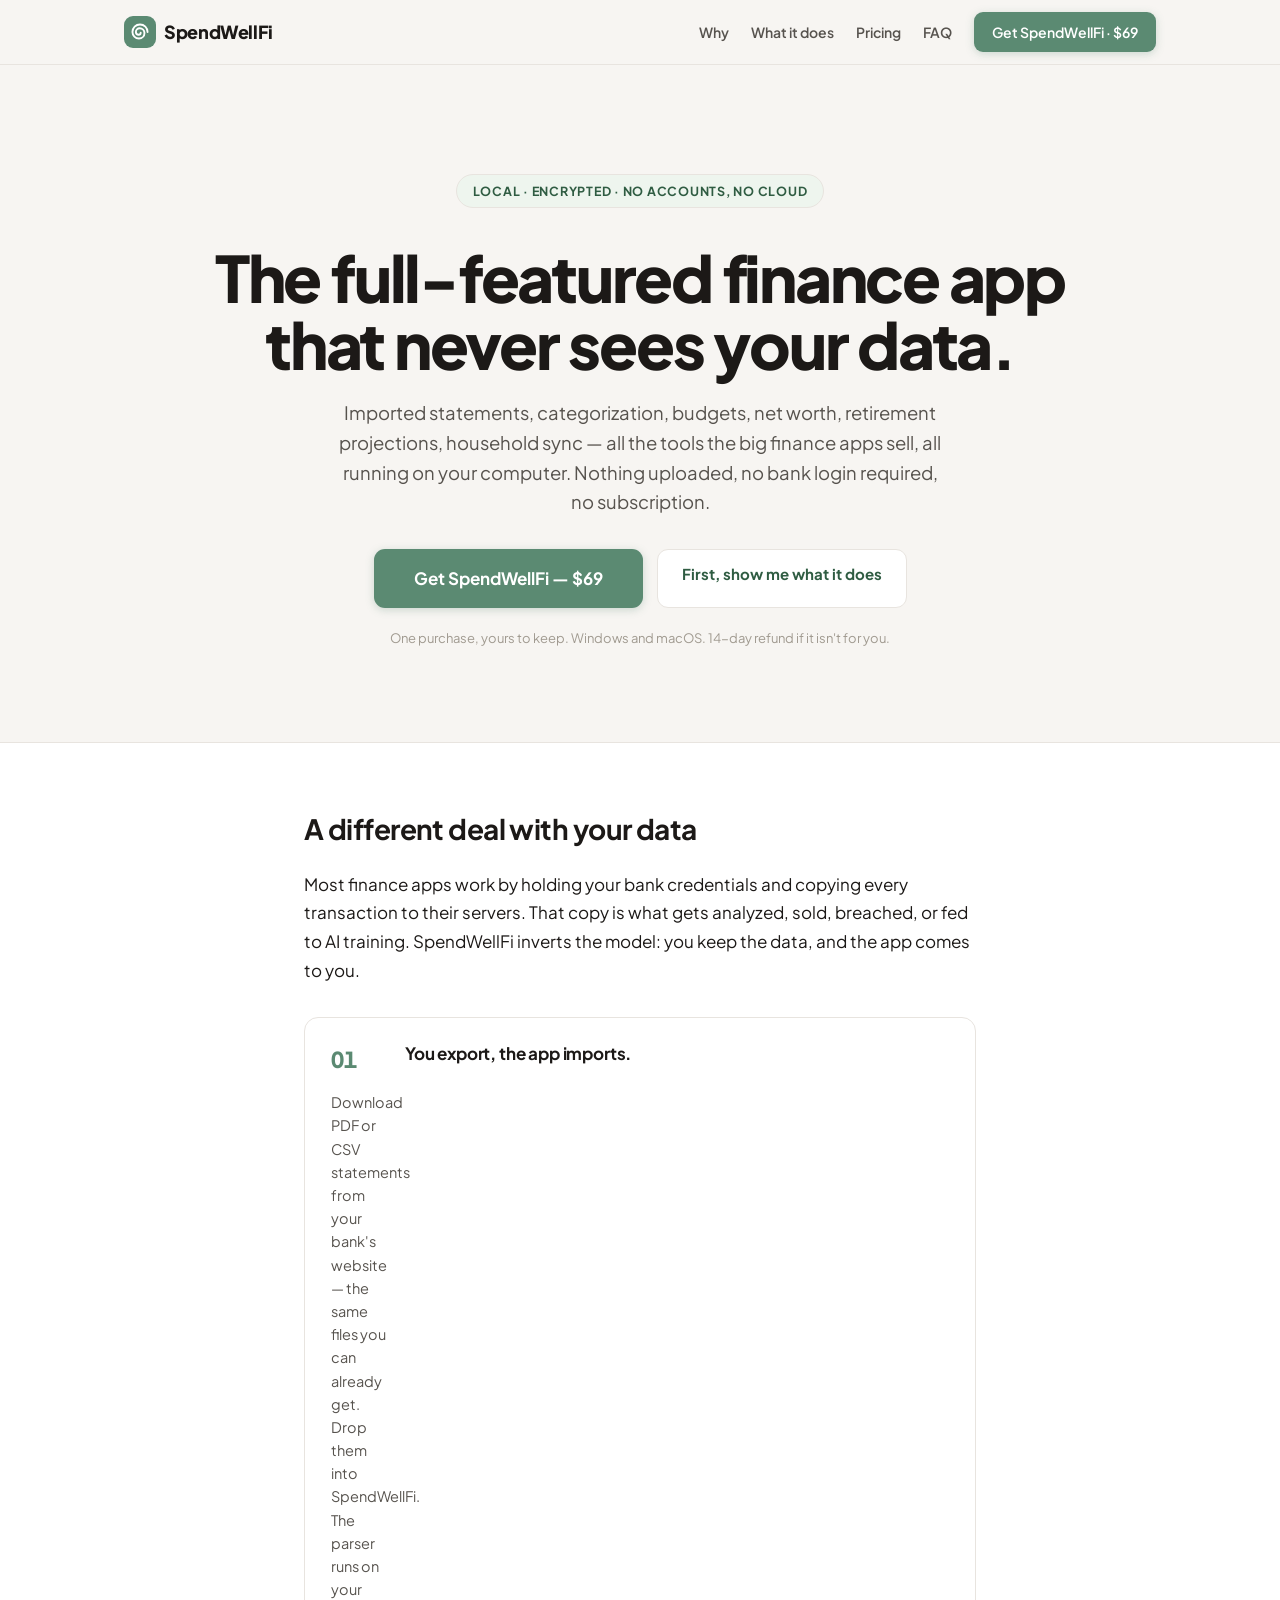
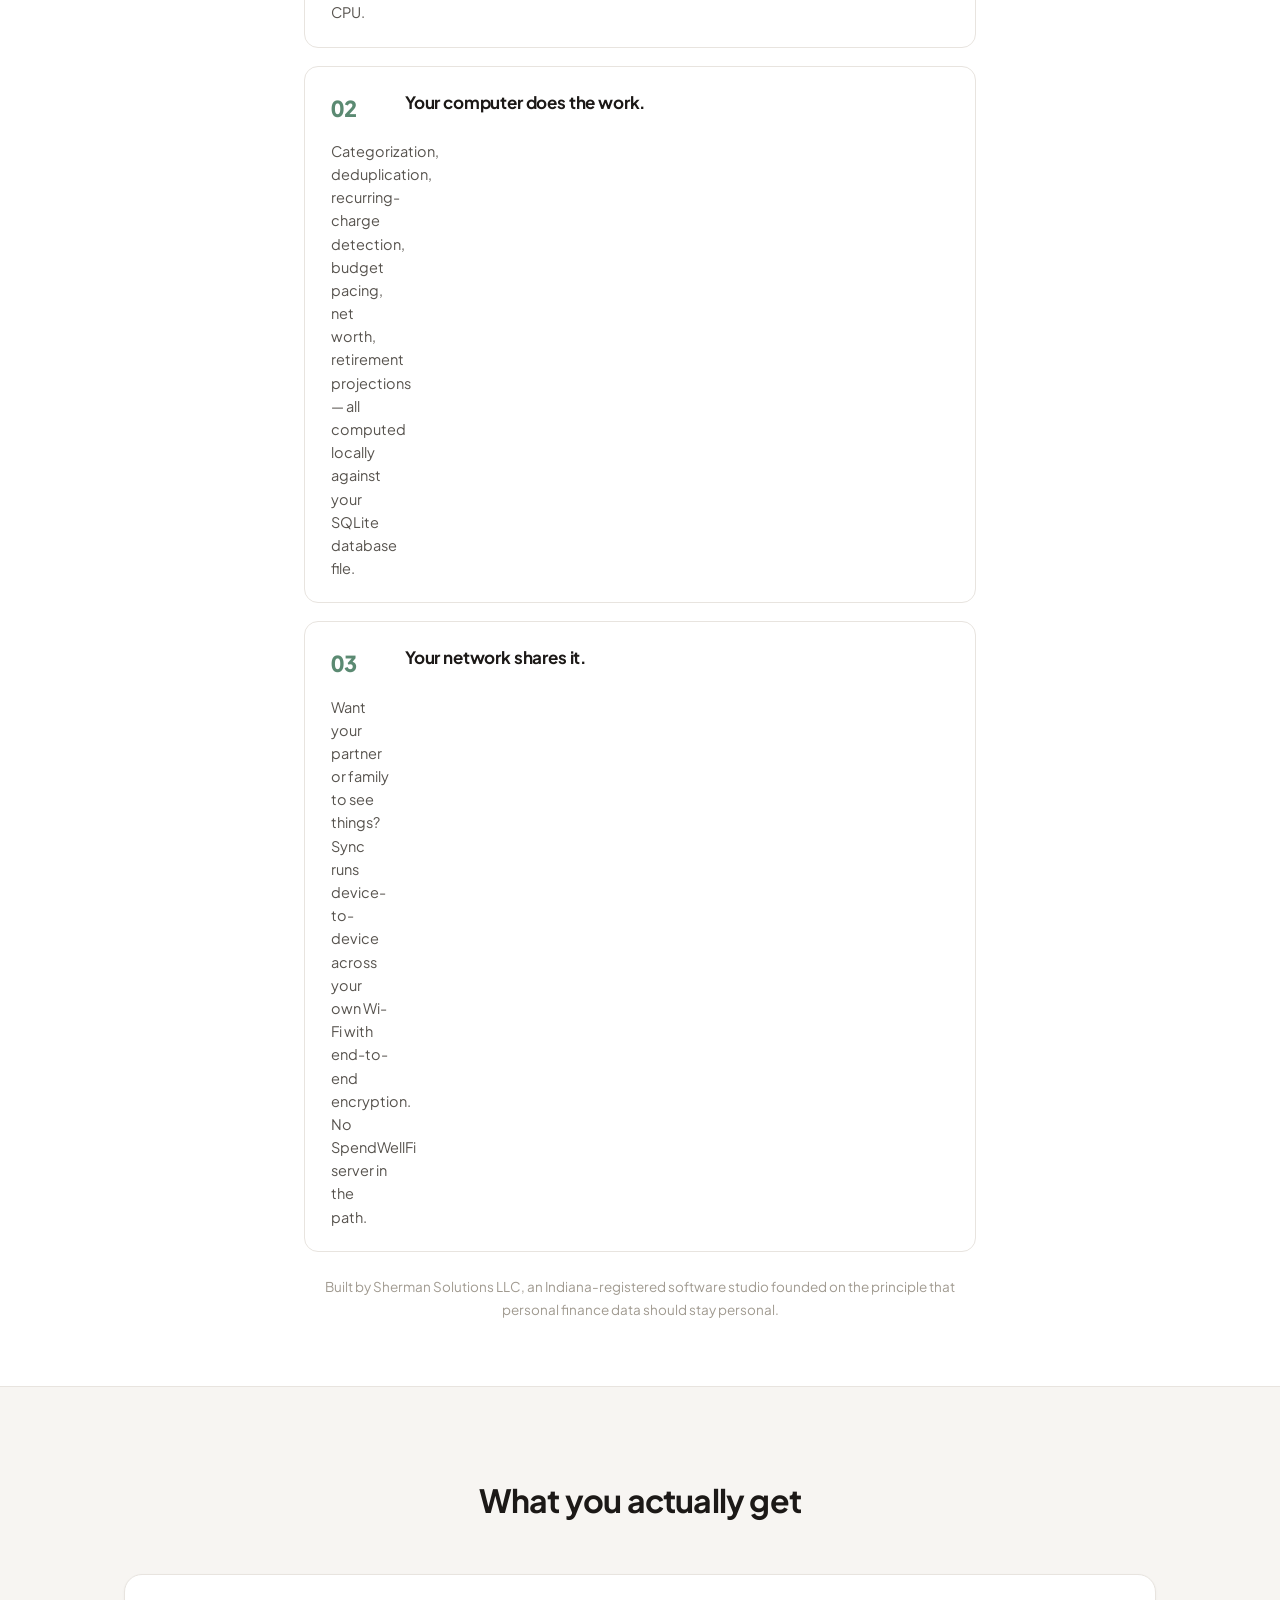
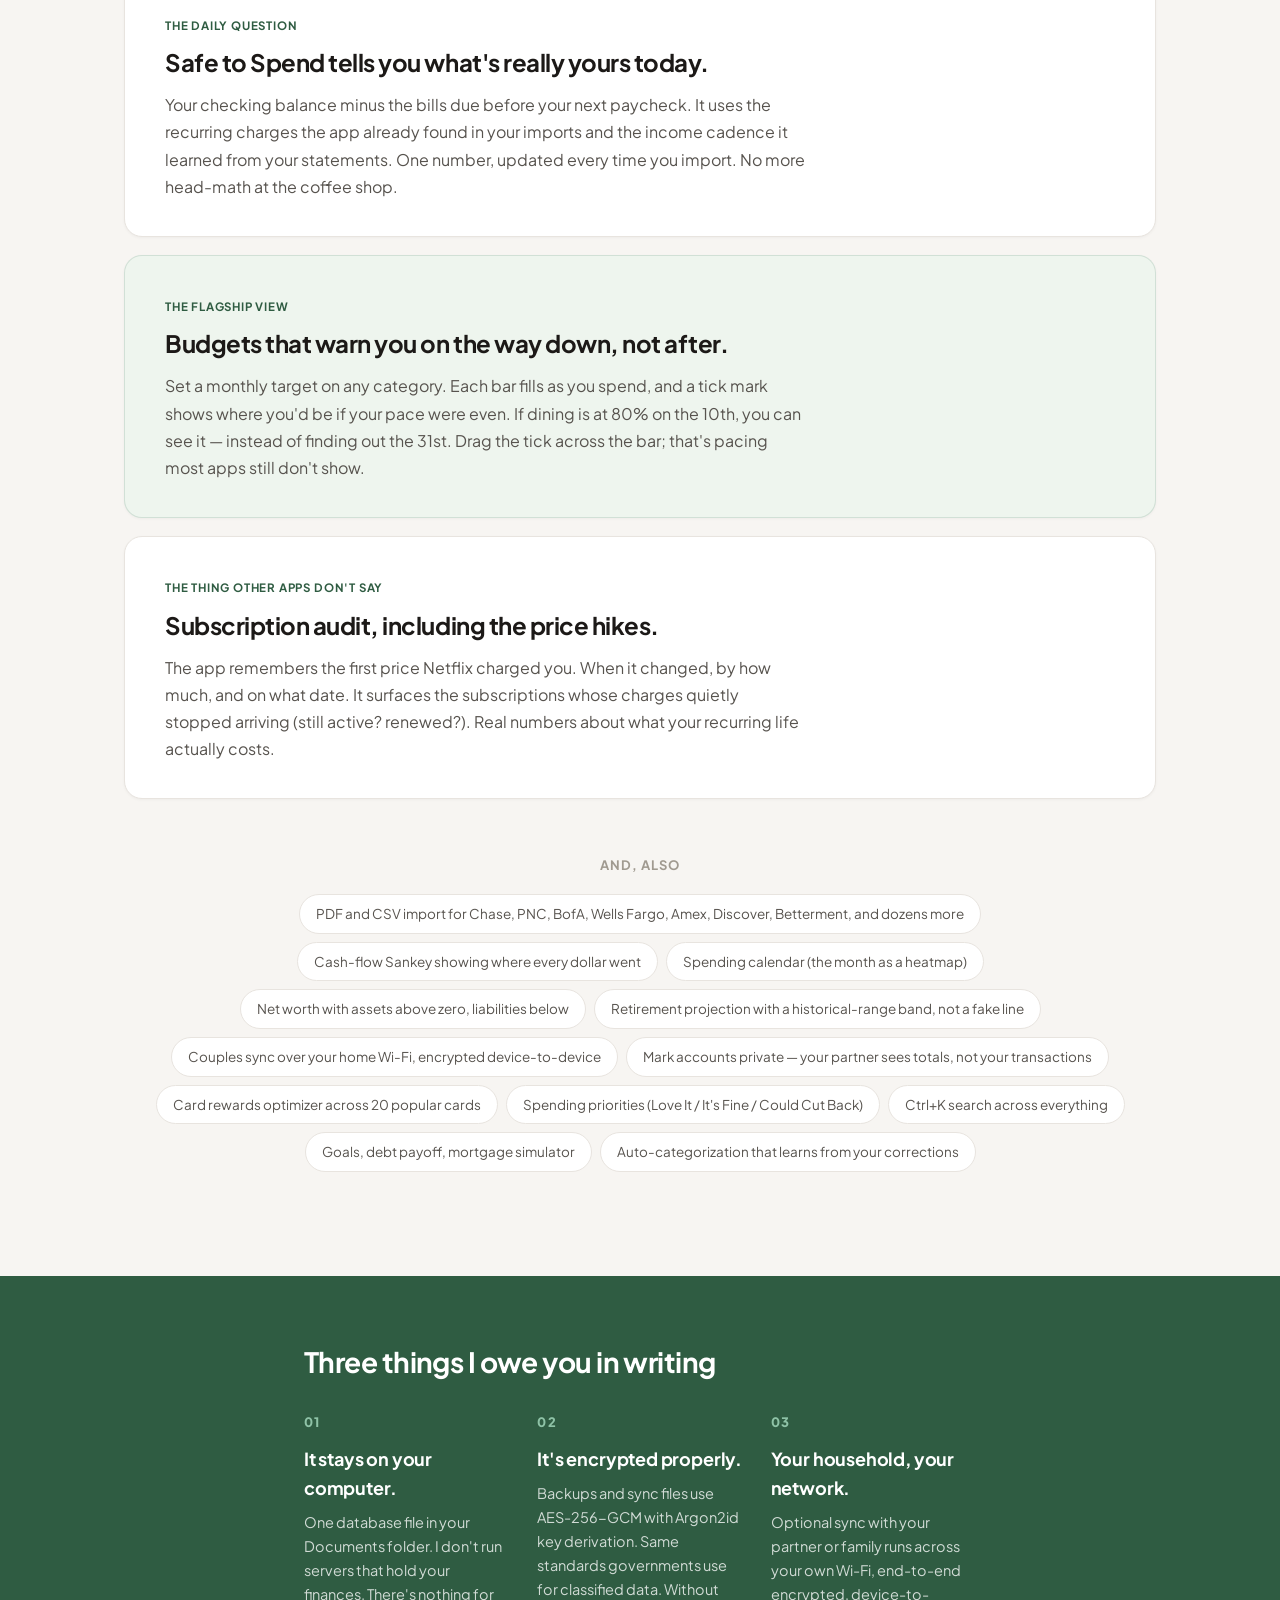
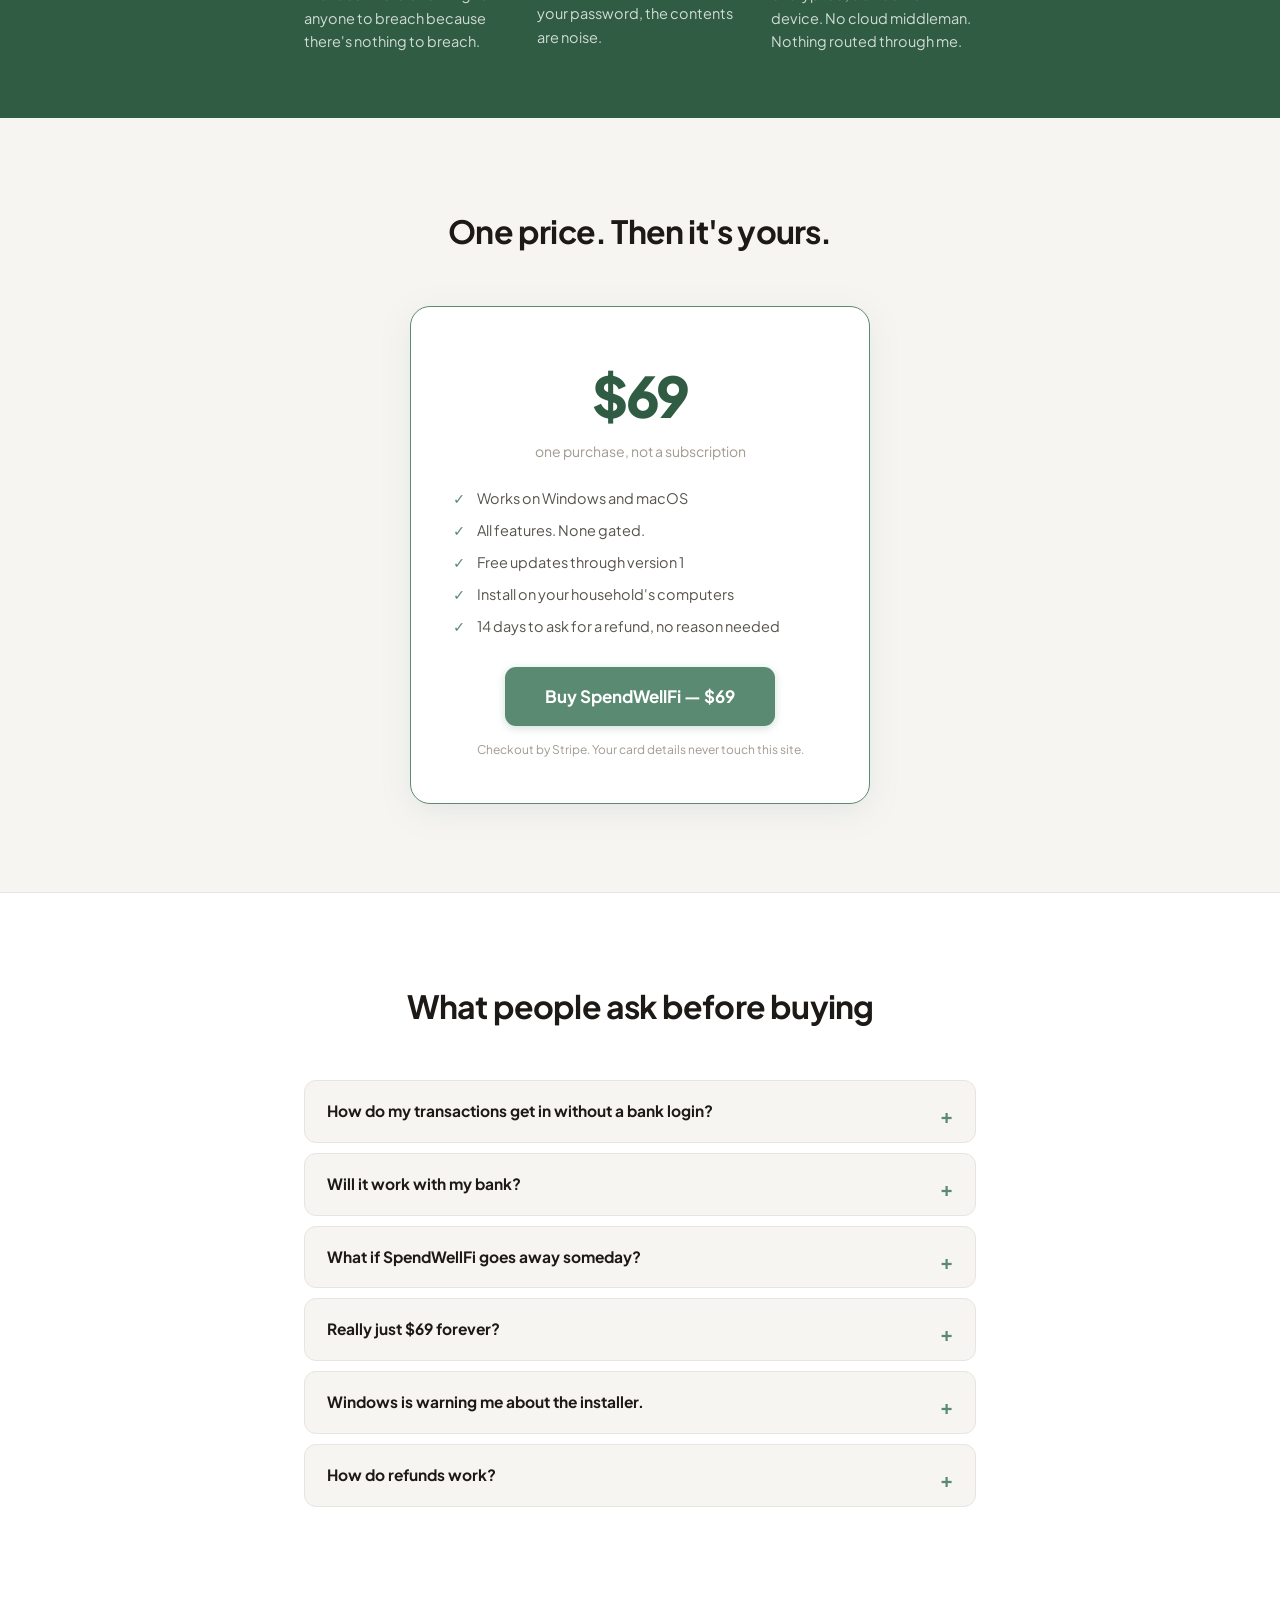
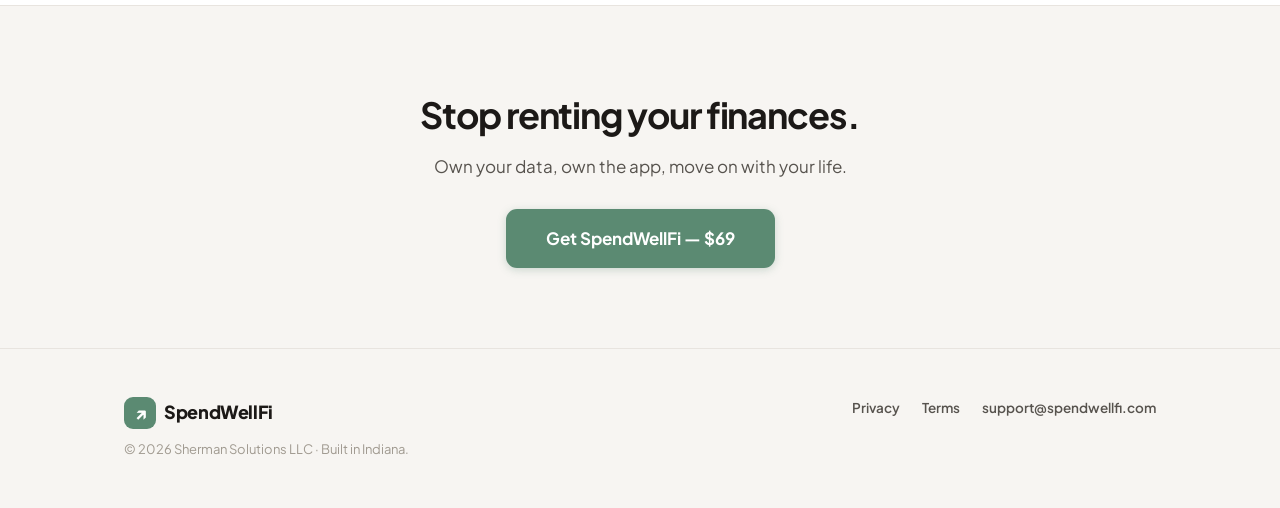
==== index.html @ bf960ba1 "Logo: replace the dollar-sign S with the Compound Spiral The S-with-vertical-stem was too close to a" ====
<!DOCTYPE html>
<html lang="en">
<head>
  <meta charset="UTF-8" />
  <meta name="viewport" content="width=device-width, initial-scale=1.0" />
  <title>SpendWellFi — Personal finance that stays on your computer</title>
  <meta name="description" content="The privacy-first finance app. Import bank statements, track spending, plan retirement. Everything runs on your machine, encrypted." />
  <link rel="preconnect" href="https://fonts.googleapis.com" />
  <link rel="preconnect" href="https://fonts.gstatic.com" crossorigin />
  <link href="https://fonts.googleapis.com/css2?family=Plus+Jakarta+Sans:wght@400;500;600;700;800&display=swap" rel="stylesheet" />
  <link rel="icon" type="image/svg+xml" href="icons/favicon.svg" />
  <link rel="stylesheet" href="styles.css" />
</head>
<body>

  <!-- ── Nav ─────────────────────────────────────────────────────── -->
  <nav class="nav">
    <div class="container nav-inner">
      <a href="/" class="brand">
        <span class="brand-mark" aria-hidden="true">
          <svg viewBox="0 0 64 64" fill="none">
            <path d="M 54 32 C 54 19.85 44.15 10 32 10 C 19.85 10 10 19.85 10 32 C 10 42.49 18.51 51 29 51 C 38 51 45 44 45 35 C 45 27.27 38.73 21 31 21 C 24.93 21 20 25.93 20 32 C 20 36.42 23.58 40 28 40 C 31.31 40 34 37.31 34 34" stroke="currentColor" stroke-width="5.5" stroke-linecap="round" stroke-linejoin="round" />
          </svg>
        </span>
        <span>SpendWellFi</span>
      </a>
      <div class="nav-links">
        <a href="#why">Why</a>
        <a href="#what">What it does</a>
        <a href="#pricing">Pricing</a>
        <a href="#faq">FAQ</a>
        <a class="btn btn-primary btn-small" href="#pricing">Get SpendWellFi · $69</a>
      </div>
    </div>
  </nav>

  <!-- ── Hero ────────────────────────────────────────────────────── -->
  <header class="hero">
    <div class="container">
      <p class="eyebrow">Local · encrypted · no accounts, no cloud</p>
      <h1>The full-featured finance app<br />that never sees your data.</h1>
      <p class="lede">
        Imported statements, categorization, budgets, net worth, retirement
        projections, household sync — all the tools the big finance apps
        sell, all running on your computer. Nothing uploaded, no bank
        login required, no subscription.
      </p>
      <div class="hero-actions">
        <a class="btn btn-primary btn-big" href="#pricing">Get SpendWellFi — $69</a>
        <a class="btn btn-ghost" href="#what">First, show me what it does</a>
      </div>
      <p class="hero-note">One purchase, yours to keep. Windows and macOS. 14-day refund if it isn't for you.</p>
    </div>
  </header>

  <!-- ── How it works (replaces personal voice) ──────────────────── -->
  <section id="why" class="band">
    <div class="container narrow why-block">
      <h2>A different deal with your data</h2>
      <p>
        Most finance apps work by holding your bank credentials and copying
        every transaction to their servers. That copy is what gets analyzed,
        sold, breached, or fed to AI training. SpendWellFi inverts the model:
        you keep the data, and the app comes to you.
      </p>
      <div class="howit">
        <div class="howit-step">
          <div class="howit-num">01</div>
          <h3>You export, the app imports.</h3>
          <p>Download PDF or CSV statements from your bank's website — the same files you can already get. Drop them into SpendWellFi. The parser runs on your CPU.</p>
        </div>
        <div class="howit-step">
          <div class="howit-num">02</div>
          <h3>Your computer does the work.</h3>
          <p>Categorization, deduplication, recurring-charge detection, budget pacing, net worth, retirement projections — all computed locally against your SQLite database file.</p>
        </div>
        <div class="howit-step">
          <div class="howit-num">03</div>
          <h3>Your network shares it.</h3>
          <p>Want your partner or family to see things? Sync runs device-to-device across your own Wi-Fi with end-to-end encryption. No SpendWellFi server in the path.</p>
        </div>
      </div>
      <p class="howit-note">
        Built by Sherman Solutions LLC, an Indiana-registered software studio
        founded on the principle that personal finance data should stay personal.
      </p>
    </div>
  </section>

  <!-- ── What it does (spotlights, not a sterile grid) ──────────── -->
  <section id="what" class="section">
    <div class="container">
      <h2 class="section-title">What you actually get</h2>

      <div class="spotlight">
        <div class="spotlight-tag">The daily question</div>
        <h3>Safe to Spend tells you what's really yours today.</h3>
        <p>
          Your checking balance minus the bills due before your next paycheck.
          It uses the recurring charges the app already found in your imports
          and the income cadence it learned from your statements. One number,
          updated every time you import. No more head-math at the coffee shop.
        </p>
      </div>

      <div class="spotlight spotlight-alt">
        <div class="spotlight-tag">The flagship view</div>
        <h3>Budgets that warn you on the way down, not after.</h3>
        <p>
          Set a monthly target on any category. Each bar fills as you spend,
          and a tick mark shows where you'd be if your pace were even.
          If dining is at 80% on the 10th, you can see it — instead of
          finding out the 31st. Drag the tick across the bar; that's pacing
          most apps still don't show.
        </p>
      </div>

      <div class="spotlight">
        <div class="spotlight-tag">The thing other apps don't say</div>
        <h3>Subscription audit, including the price hikes.</h3>
        <p>
          The app remembers the first price Netflix charged you. When it
          changed, by how much, and on what date. It surfaces the
          subscriptions whose charges quietly stopped arriving (still active?
          renewed?). Real numbers about what your recurring life actually costs.
        </p>
      </div>

      <h3 class="and-also">And, also</h3>
      <ul class="chip-list">
        <li>PDF and CSV import for Chase, PNC, BofA, Wells Fargo, Amex, Discover, Betterment, and dozens more</li>
        <li>Cash-flow Sankey showing where every dollar went</li>
        <li>Spending calendar (the month as a heatmap)</li>
        <li>Net worth with assets above zero, liabilities below</li>
        <li>Retirement projection with a historical-range band, not a fake line</li>
        <li>Couples sync over your home Wi-Fi, encrypted device-to-device</li>
        <li>Mark accounts private — your partner sees totals, not your transactions</li>
        <li>Card rewards optimizer across 20 popular cards</li>
        <li>Spending priorities (Love It / It's Fine / Could Cut Back)</li>
        <li>Ctrl+K search across everything</li>
        <li>Goals, debt payoff, mortgage simulator</li>
        <li>Auto-categorization that learns from your corrections</li>
      </ul>
    </div>
  </section>

  <!-- ── Privacy ─────────────────────────────────────────────────── -->
  <section id="privacy" class="band band-accent">
    <div class="container narrow">
      <h2>Three things I owe you in writing</h2>
      <div class="promise-row">
        <div class="promise-item">
          <div class="promise-num">01</div>
          <h3>It stays on your computer.</h3>
          <p>One database file in your Documents folder. I don't run servers that hold your finances. There's nothing for anyone to breach because there's nothing to breach.</p>
        </div>
        <div class="promise-item">
          <div class="promise-num">02</div>
          <h3>It's encrypted properly.</h3>
          <p>Backups and sync files use AES-256-GCM with Argon2id key derivation. Same standards governments use for classified data. Without your password, the contents are noise.</p>
        </div>
        <div class="promise-item">
          <div class="promise-num">03</div>
          <h3>Your household, your network.</h3>
          <p>Optional sync with your partner or family runs across your own Wi-Fi, end-to-end encrypted, device-to-device. No cloud middleman. Nothing routed through me.</p>
        </div>
      </div>
    </div>
  </section>

  <!-- ── Pricing ─────────────────────────────────────────────────── -->
  <section id="pricing" class="section">
    <div class="container">
      <h2 class="section-title">One price. Then it's yours.</h2>
      <div class="price-card">
        <div class="price-amount">$69</div>
        <div class="price-sub">one purchase, not a subscription</div>
        <ul>
          <li>Works on Windows and macOS</li>
          <li>All features. None gated.</li>
          <li>Free updates through version 1</li>
          <li>Install on your household's computers</li>
          <li>14 days to ask for a refund, no reason needed</li>
        </ul>
        <!-- STRIPE: replace href with your Stripe Payment Link -->
        <a class="btn btn-primary btn-big" href="REPLACE_WITH_STRIPE_PAYMENT_LINK">
          Buy SpendWellFi — $69
        </a>
        <p class="price-note">Checkout by Stripe. Your card details never touch this site.</p>
      </div>
    </div>
  </section>

  <!-- ── FAQ ─────────────────────────────────────────────────────── -->
  <section id="faq" class="section section-alt">
    <div class="container narrow">
      <h2 class="section-title">What people ask before buying</h2>

      <details>
        <summary>How do my transactions get in without a bank login?</summary>
        <p>You sign in to your bank's website like normal and download a statement (PDF or CSV). Drop it into SpendWellFi. The parsing happens on your computer. It's the one extra step that means nobody else holds your data — and most people forget it's an extra step within a week.</p>
      </details>

      <details>
        <summary>Will it work with my bank?</summary>
        <p>PDFs from Chase (personal, business, credit cards), PNC checking and credit cards, Bank of America, Wells Fargo, American Express, Discover, and Betterment are all directly supported. CSV imports cover dozens more. Unknown formats fall through to a generic parser. If your bank doesn't work, send a redacted sample to <a href="mailto:support@spendwellfi.com">support@spendwellfi.com</a> and there's a good chance it'll be supported in the next release.</p>
      </details>

      <details>
        <summary>What if SpendWellFi goes away someday?</summary>
        <p>Your database is a plain SQLite file in your Documents folder. The app keeps working without me. You can open the file with any SQLite tool, export to CSV or Excel anytime, and your existing copy of the app keeps running because nothing about it phones home. This is the part subscription apps can't promise.</p>
      </details>

      <details>
        <summary>Really just $69 forever?</summary>
        <p>For version 1, yes. Bug fixes and new features released under v1 are free. If a major v2 ever ships, it'll be an optional upgrade at a discount — your v1 stays working regardless.</p>
      </details>

      <details>
        <summary>Windows is warning me about the installer.</summary>
        <p>Windows SmartScreen sometimes shows a warning the first few times a newly signed installer is downloaded. The installer is signed by Sherman Solutions LLC; click "More info" then "Run anyway." This warning disappears as Microsoft's reputation system catches up with each release.</p>
      </details>

      <details>
        <summary>How do refunds work?</summary>
        <p>Email <a href="mailto:support@spendwellfi.com">support@spendwellfi.com</a> within 14 days with your Stripe order number. Refunded to your card, no questions. (I'd rather you weren't using something that doesn't fit.)</p>
      </details>
    </div>
  </section>

  <!-- ── Final buy band ──────────────────────────────────────────── -->
  <section class="final-buy">
    <div class="container">
      <h2>Stop renting your finances.</h2>
      <p>Own your data, own the app, move on with your life.</p>
      <a class="btn btn-primary btn-big" href="#pricing">Get SpendWellFi — $69</a>
    </div>
  </section>

  <!-- ── Footer ──────────────────────────────────────────────────── -->
  <footer class="footer">
    <div class="container footer-inner">
      <div>
        <div class="brand"><span class="brand-mark">↗</span> SpendWellFi</div>
        <p>© 2026 Sherman Solutions LLC · Built in Indiana.</p>
      </div>
      <div class="footer-links">
        <a href="privacy.html">Privacy</a>
        <a href="terms.html">Terms</a>
        <a href="mailto:support@spendwellfi.com">support@spendwellfi.com</a>
      </div>
    </div>
  </footer>

  <!-- ── Floating buy button (visible after first scroll) ────────── -->
  <a href="#pricing" class="float-buy" id="floatBuy" aria-label="Buy SpendWellFi for $69">
    Buy SpendWellFi · $69
  </a>
  <script>
    (function () {
      var btn = document.getElementById('floatBuy');
      var hero = document.querySelector('.hero');
      var pricing = document.getElementById('pricing');
      function check() {
        if (!hero || !pricing) return;
        var heroBottom = hero.getBoundingClientRect().bottom;
        var pricingTop = pricing.getBoundingClientRect().top;
        // Show after the hero scrolls off and before the pricing card is in view
        if (heroBottom < 0 && pricingTop > 200) {
          btn.classList.add('show');
        } else {
          btn.classList.remove('show');
        }
      }
      window.addEventListener('scroll', check, { passive: true });
      window.addEventListener('resize', check);
      check();
    })();
  </script>

</body>
</html>
---- styles.css ----
/* SpendWellFi marketing site — matches the app's design language:
   cream surfaces, sage accent, Plus Jakarta Sans, quiet borders. */

:root {
  --bg: #F7F5F2;
  --surface: #FFFFFF;
  --ink: #1c1917;
  --ink-soft: #57534e;
  --ink-mute: #a09a90;
  --accent: #5B8A72;
  --accent-deep: #2f5c42;
  --accent-light: #EEF5EE;
  --border: #e8e4df;
  --radius: 14px;
}

* { box-sizing: border-box; }

html { scroll-behavior: smooth; }

body {
  margin: 0;
  font-family: 'Plus Jakarta Sans', 'Inter', system-ui, sans-serif;
  background: var(--bg);
  color: var(--ink);
  line-height: 1.6;
  -webkit-font-smoothing: antialiased;
}

.container { max-width: 1080px; margin: 0 auto; padding: 0 24px; }
.narrow { max-width: 720px; }

/* ── Nav ─────────────────────────────────────────────── */
.nav {
  position: sticky; top: 0; z-index: 50;
  background: rgba(247, 245, 242, 0.92);
  backdrop-filter: blur(8px);
  border-bottom: 1px solid var(--border);
}
.nav-inner { display: flex; align-items: center; justify-content: space-between; height: 64px; }
.brand { display: flex; align-items: center; gap: 8px; font-weight: 800; font-size: 18px; letter-spacing: -0.02em; color: var(--ink); text-decoration: none; }
.brand-mark {
  display: inline-flex; align-items: center; justify-content: center;
  width: 32px; height: 32px; border-radius: 9px;
  background: var(--accent); color: #fff;
  flex-shrink: 0;
}
.brand-mark svg {
  width: 22px; height: 22px;
  display: block;
}
.nav-links { display: flex; align-items: center; gap: 22px; }
.nav-links a { color: var(--ink-soft); text-decoration: none; font-size: 14px; font-weight: 600; }
.nav-links a:hover { color: var(--accent-deep); }
/* The nav-links text-link rule above out-specifies .btn-primary's color,
   washing the Buy button to muted gray. Force the button colors back. */
.nav-links a.btn-primary { color: #fff; }
.nav-links a.btn-primary:hover { color: #fff; }
.nav-links a.btn-ghost { color: var(--accent-deep); }

/* ── Buttons ─────────────────────────────────────────── */
.btn {
  display: inline-block; text-decoration: none; font-weight: 700;
  border-radius: 11px; padding: 12px 24px; font-size: 15px;
  transition: transform 0.12s ease, box-shadow 0.12s ease;
}
.btn-primary {
  background: var(--accent); color: #fff;
  box-shadow: 0 2px 8px rgba(91, 138, 114, 0.28);
}
.btn-primary:hover { transform: translateY(-1px); box-shadow: 0 4px 14px rgba(91, 138, 114, 0.34); }
.btn-ghost { color: var(--accent-deep); border: 1.5px solid var(--border); background: var(--surface); }
.btn-ghost:hover { border-color: var(--accent); }
.btn-small { padding: 9px 18px; font-size: 13.5px; border-radius: 9px; }
.btn-big { padding: 16px 40px; font-size: 17px; }

/* ── Hero ────────────────────────────────────────────── */
.hero { padding: 96px 0 80px; text-align: center; }
.eyebrow {
  display: inline-block; font-size: 12.5px; font-weight: 700;
  letter-spacing: 0.06em; text-transform: uppercase;
  color: var(--accent-deep); background: var(--accent-light);
  border: 1px solid var(--border); border-radius: 99px; padding: 6px 16px;
}
.hero h1 {
  font-size: clamp(40px, 7vw, 64px); font-weight: 800;
  letter-spacing: -0.035em; line-height: 1.05; margin: 24px 0 20px;
}
.hero h1 em { font-style: italic; color: var(--accent-deep); }
.lede { font-size: 18.5px; color: var(--ink-soft); max-width: 620px; margin: 0 auto 32px; }
.hero-actions { display: flex; gap: 14px; justify-content: center; flex-wrap: wrap; }
.hero-note { font-size: 13px; color: var(--ink-mute); margin-top: 20px; }

/* ── Bands & sections ────────────────────────────────── */
.band { padding: 64px 0; background: var(--surface); border-top: 1px solid var(--border); border-bottom: 1px solid var(--border); }
.band h2 { font-size: 28px; letter-spacing: -0.02em; margin: 0 0 14px; }
.band p { color: var(--ink-soft); font-size: 16.5px; margin: 0; }

.band-accent { background: var(--accent-deep); color: #fff; border: none; }
.band-accent h2 { color: #fff; }
.promise { list-style: none; padding: 0; margin: 20px 0 0; display: grid; gap: 14px; }
.promise li { padding-left: 28px; position: relative; color: rgba(255,255,255,0.88); font-size: 16px; }
.promise li::before { content: "✓"; position: absolute; left: 0; font-weight: 800; color: #9fd4b8; }
.promise strong { color: #fff; }

.section { padding: 88px 0; }
.section-alt { background: var(--surface); border-top: 1px solid var(--border); }
.section-title { text-align: center; font-size: 32px; letter-spacing: -0.025em; margin: 0 0 48px; }

/* ── Feature grid ────────────────────────────────────── */
.grid { display: grid; grid-template-columns: repeat(auto-fit, minmax(290px, 1fr)); gap: 18px; }
.card {
  background: var(--surface); border: 1px solid var(--border);
  border-radius: var(--radius); padding: 24px 26px;
  box-shadow: 0 1px 2px rgba(28, 25, 23, 0.04);
}
.card h3 { margin: 0 0 8px; font-size: 16.5px; letter-spacing: -0.01em; }
.card p { margin: 0; font-size: 14px; color: var(--ink-soft); }

/* ── Pricing ─────────────────────────────────────────── */
.price-card {
  max-width: 460px; margin: 0 auto; text-align: center;
  background: var(--surface); border: 1.5px solid var(--accent);
  border-radius: 20px; padding: 44px 40px;
  box-shadow: 0 8px 32px rgba(91, 138, 114, 0.12);
}
.price-amount { font-size: 56px; font-weight: 800; letter-spacing: -0.04em; color: var(--accent-deep); }
.price-sub { font-size: 14px; color: var(--ink-mute); margin-bottom: 24px; }
.price-card ul { list-style: none; padding: 0; margin: 0 0 28px; display: grid; gap: 9px; text-align: left; }
.price-card li { padding-left: 26px; position: relative; font-size: 14.5px; color: var(--ink-soft); }
.price-card li::before { content: "✓"; position: absolute; left: 2px; color: var(--accent); font-weight: 800; }
.price-note { font-size: 12px; color: var(--ink-mute); margin: 14px 0 0; }

/* ── FAQ ─────────────────────────────────────────────── */
details {
  background: var(--bg); border: 1px solid var(--border);
  border-radius: 12px; padding: 18px 22px; margin-bottom: 10px;
}
details summary {
  cursor: pointer; font-weight: 700; font-size: 15.5px;
  list-style: none; position: relative; padding-right: 28px;
}
details summary::after { content: "+"; position: absolute; right: 0; top: 0; font-size: 20px; color: var(--accent); }
details[open] summary::after { content: "–"; }
details p { color: var(--ink-soft); font-size: 14.5px; margin: 12px 0 2px; }

/* ── Footer ──────────────────────────────────────────── */
.footer { padding: 48px 0; border-top: 1px solid var(--border); }
.footer-inner { display: flex; justify-content: space-between; align-items: flex-start; flex-wrap: wrap; gap: 24px; }
.footer p { font-size: 13px; color: var(--ink-mute); margin: 10px 0 0; }
.footer-links { display: flex; gap: 22px; flex-wrap: wrap; }
.footer-links a { color: var(--ink-soft); font-size: 13.5px; text-decoration: none; font-weight: 600; }
.footer-links a:hover { color: var(--accent-deep); }

/* ── Legal pages & download page ─────────────────────── */
.page { max-width: 720px; margin: 0 auto; padding: 72px 24px; }
.page h1 { font-size: 34px; letter-spacing: -0.025em; }
.page h2 { font-size: 20px; margin-top: 36px; }
.page p, .page li { color: var(--ink-soft); font-size: 15px; }
.page .updated { font-size: 13px; color: var(--ink-mute); }

.download-box {
  background: var(--surface); border: 1.5px solid var(--accent);
  border-radius: 16px; padding: 32px; text-align: center; margin: 28px 0;
}
.download-box .btn { margin: 6px; }
.note-box {
  background: #fffbeb; border: 1px solid #fde68a; border-radius: 12px;
  padding: 14px 18px; font-size: 14px; color: #92400e; margin-top: 20px;
}

/* ── How it works ────────────────────────────────────────── */
.why-block h2 { font-size: 28px; letter-spacing: -0.02em; margin: 0 0 18px; }
.why-block > p {
  font-size: 17px; color: var(--ink); line-height: 1.7;
  margin: 0 0 32px;
}
.howit { display: grid; gap: 18px; margin: 0 0 24px; }
.howit-step {
  background: var(--surface); border: 1px solid var(--border);
  border-radius: 14px; padding: 22px 26px;
  display: grid; grid-template-columns: 60px 1fr; gap: 14px;
  align-items: start;
}
.howit-num {
  font-size: 22px; font-weight: 800; letter-spacing: -0.02em;
  color: var(--accent); font-variant-numeric: tabular-nums;
  padding-top: 2px;
}
.howit-step h3 {
  font-size: 17px; margin: 0 0 6px; letter-spacing: -0.01em;
  color: var(--ink);
}
.howit-step p {
  font-size: 14.5px !important; color: var(--ink-soft) !important;
  margin: 0 !important; line-height: 1.6;
}
.howit-note {
  font-size: 13.5px !important; color: var(--ink-mute) !important;
  margin: 24px 0 0 !important; text-align: center; line-height: 1.6;
}
@media (max-width: 560px) {
  .howit-step { grid-template-columns: 1fr; gap: 4px; padding: 18px 20px; }
  .howit-num { font-size: 18px; }
}

/* ── Spotlights ──────────────────────────────────────────── */
.spotlight {
  background: var(--surface); border: 1px solid var(--border);
  border-radius: 18px; padding: 36px 40px; margin-bottom: 18px;
  box-shadow: 0 1px 3px rgba(28, 25, 23, 0.04);
}
.spotlight-alt {
  background: var(--accent-light); border-color: rgba(91, 138, 114, 0.2);
}
.spotlight-tag {
  display: inline-block; font-size: 11.5px; font-weight: 700;
  letter-spacing: 0.07em; text-transform: uppercase;
  color: var(--accent-deep); margin-bottom: 12px;
}
.spotlight h3 {
  font-size: 24px; letter-spacing: -0.02em; line-height: 1.25;
  margin: 0 0 14px; color: var(--ink);
}
.spotlight p {
  font-size: 16px; color: var(--ink-soft); line-height: 1.7;
  margin: 0; max-width: 640px;
}

/* ── And-also chip list ──────────────────────────────────── */
.and-also {
  font-size: 13px; font-weight: 700; letter-spacing: 0.08em;
  text-transform: uppercase; color: var(--ink-mute);
  margin: 56px 0 18px; text-align: center;
}
.chip-list {
  list-style: none; padding: 0;
  display: flex; flex-wrap: wrap; gap: 8px;
  justify-content: center;
}
.chip-list li {
  background: var(--surface); border: 1px solid var(--border);
  border-radius: 99px; padding: 8px 16px;
  font-size: 13.5px; color: var(--ink-soft);
}

/* ── Three-column promise row ────────────────────────────── */
.promise-row {
  display: grid; grid-template-columns: repeat(3, 1fr); gap: 28px;
  margin-top: 28px;
}
.promise-item h3 {
  font-size: 18px; color: #fff; margin: 12px 0 8px;
  letter-spacing: -0.01em;
}
.promise-item p {
  font-size: 14.5px; color: rgba(255, 255, 255, 0.78);
  line-height: 1.65; margin: 0;
}
.promise-num {
  font-size: 13px; font-weight: 800; letter-spacing: 0.1em;
  color: #9fd4b8; opacity: 0.85;
}

/* ── Final buy band ──────────────────────────────────────── */
.final-buy {
  text-align: center; padding: 80px 24px; background: var(--bg);
  border-top: 1px solid var(--border);
}
.final-buy h2 {
  font-size: 36px; letter-spacing: -0.03em; margin: 0 0 10px;
}
.final-buy p {
  font-size: 17px; color: var(--ink-soft); margin: 0 0 28px;
}

/* ── Floating buy button (anti-AI tell: persistent CTA) ──── */
.float-buy {
  position: fixed; bottom: 24px; right: 24px; z-index: 90;
  padding: 13px 22px; border-radius: 99px;
  background: var(--accent-deep); color: #fff;
  font-weight: 700; font-size: 14.5px; text-decoration: none;
  box-shadow: 0 8px 22px rgba(47, 92, 66, 0.32);
  opacity: 0; transform: translateY(20px) scale(0.95);
  pointer-events: none;
  transition: opacity 0.25s ease, transform 0.25s ease;
}
.float-buy.show {
  opacity: 1; transform: translateY(0) scale(1);
  pointer-events: auto;
}
.float-buy:hover { background: var(--accent); }

@media (max-width: 760px) {
  .promise-row { grid-template-columns: 1fr; gap: 24px; }
  .spotlight { padding: 28px 24px; }
  .spotlight h3 { font-size: 20px; }
  .final-buy h2 { font-size: 28px; }
}

@media (max-width: 640px) {
  .nav-links a:not(.btn) { display: none; }
  .nav-links { gap: 0; }
  .hero { padding: 64px 0 56px; }
  .float-buy { bottom: 16px; right: 16px; padding: 11px 18px; font-size: 13px; }
}
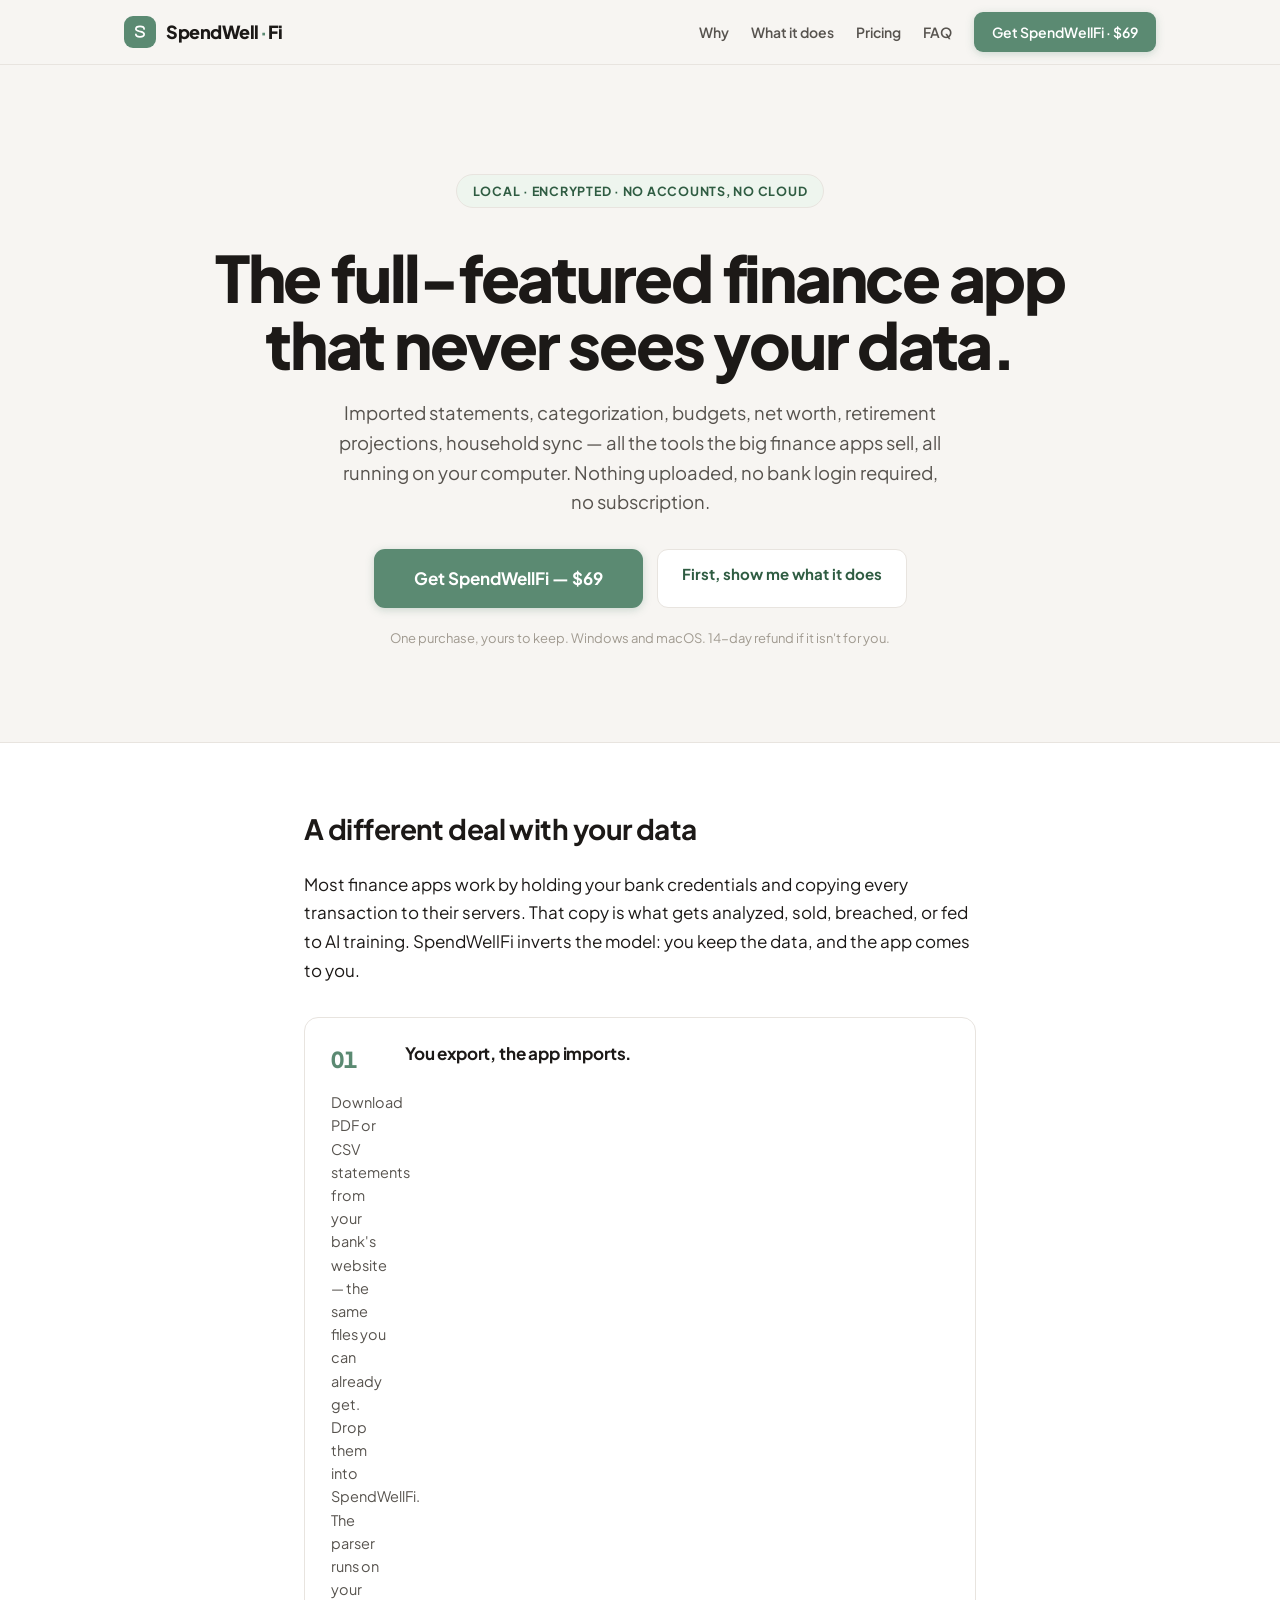
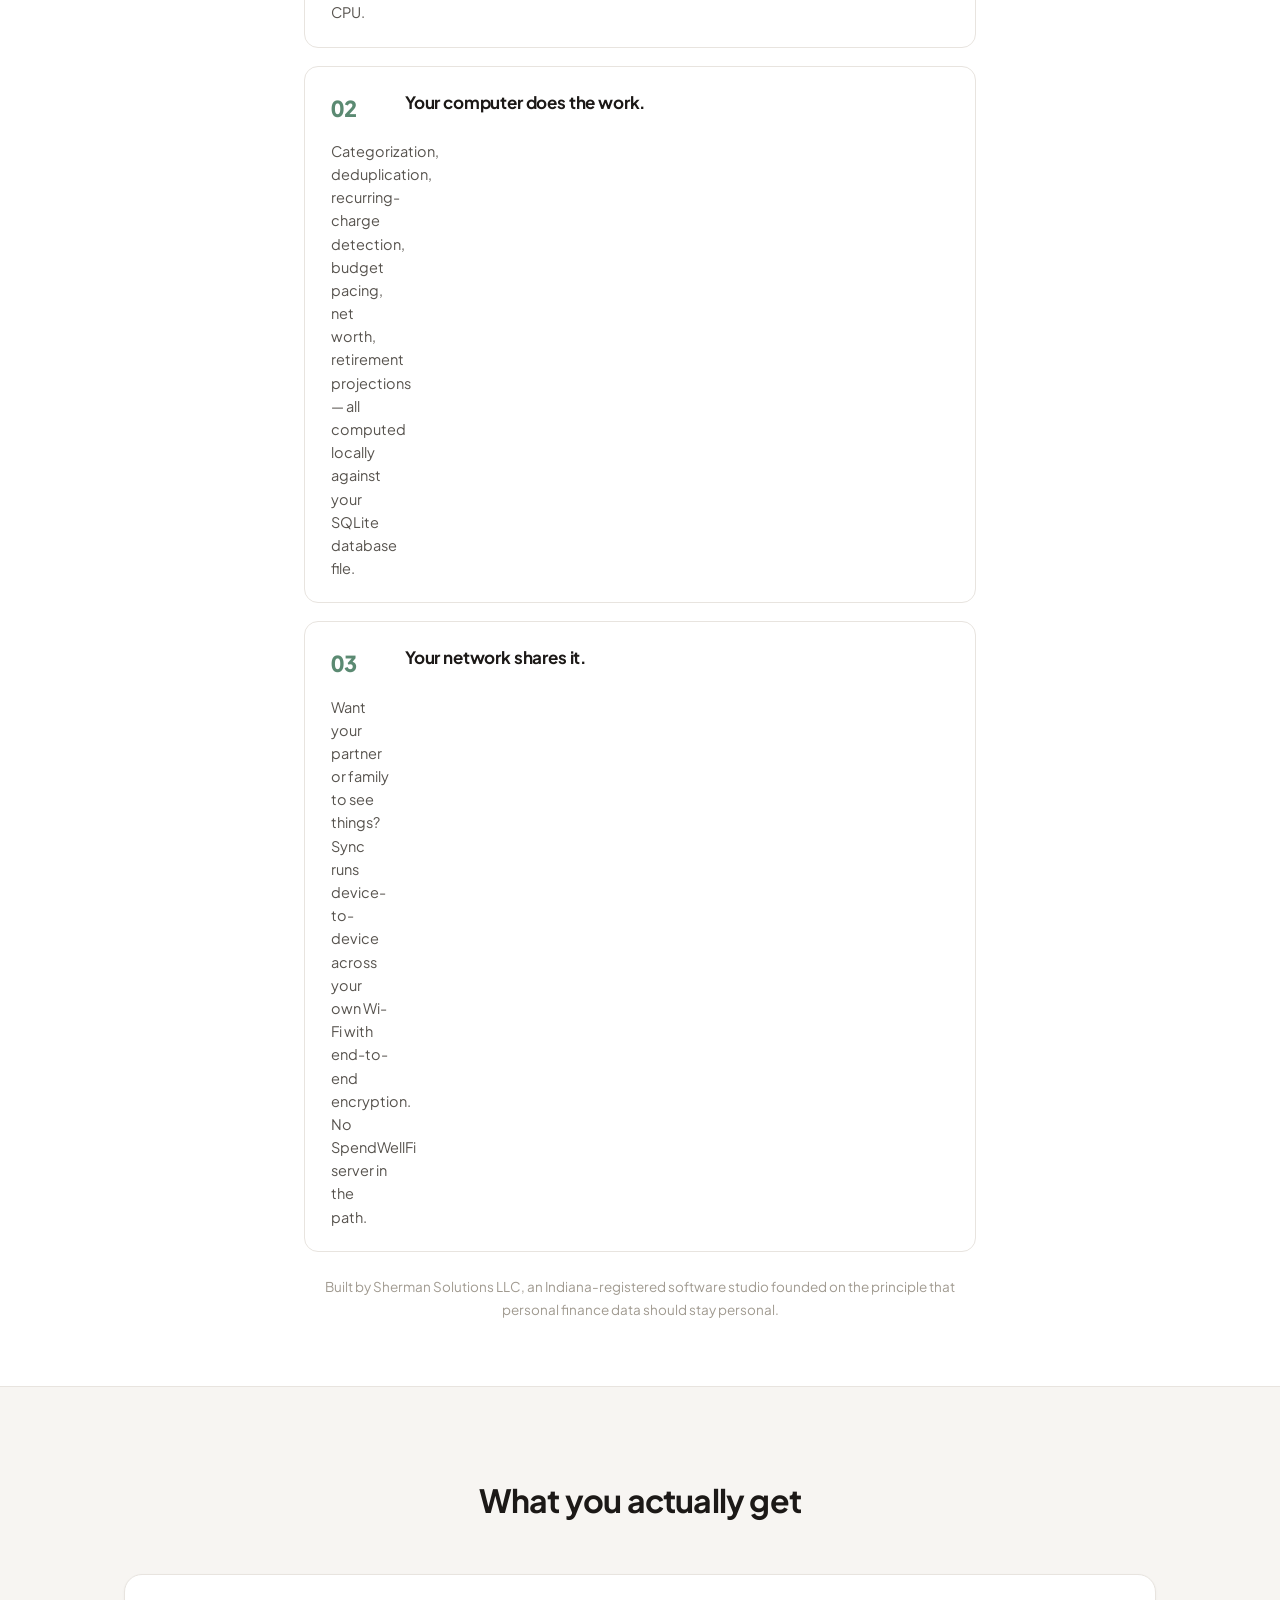
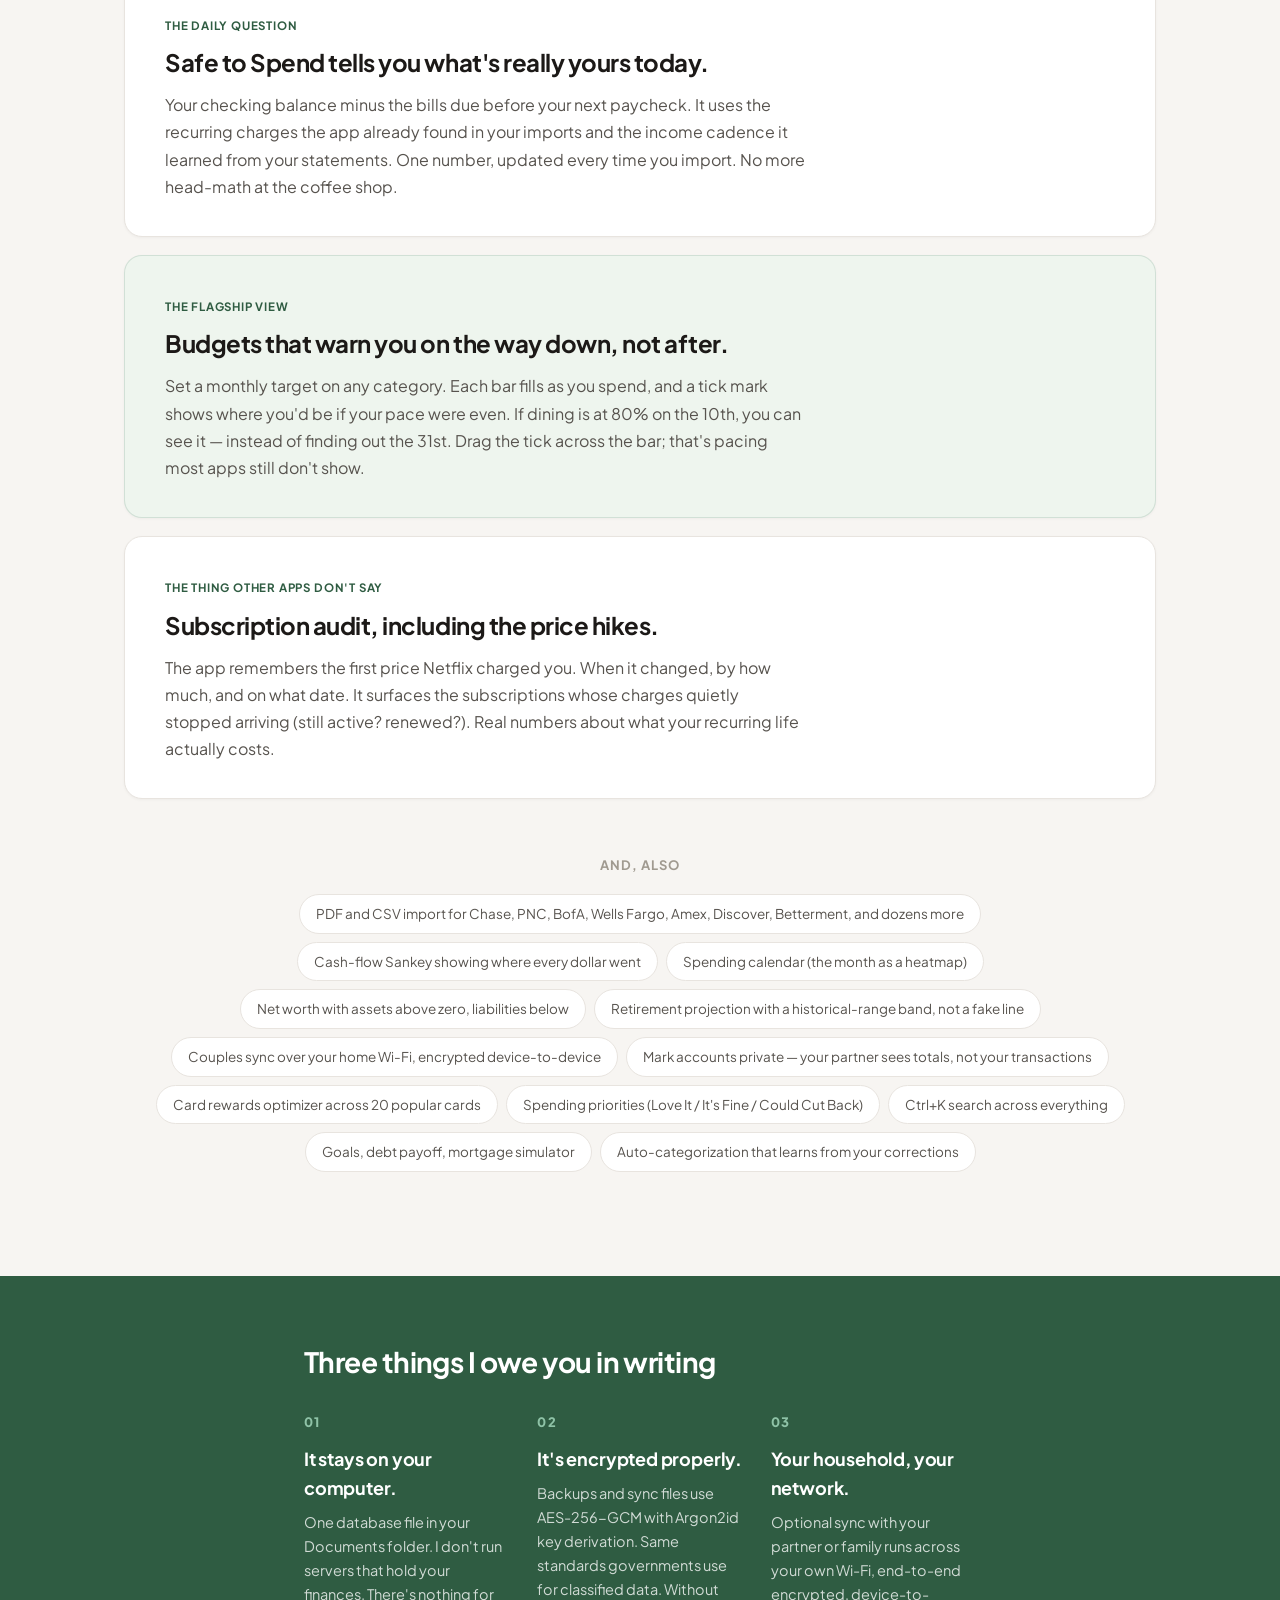
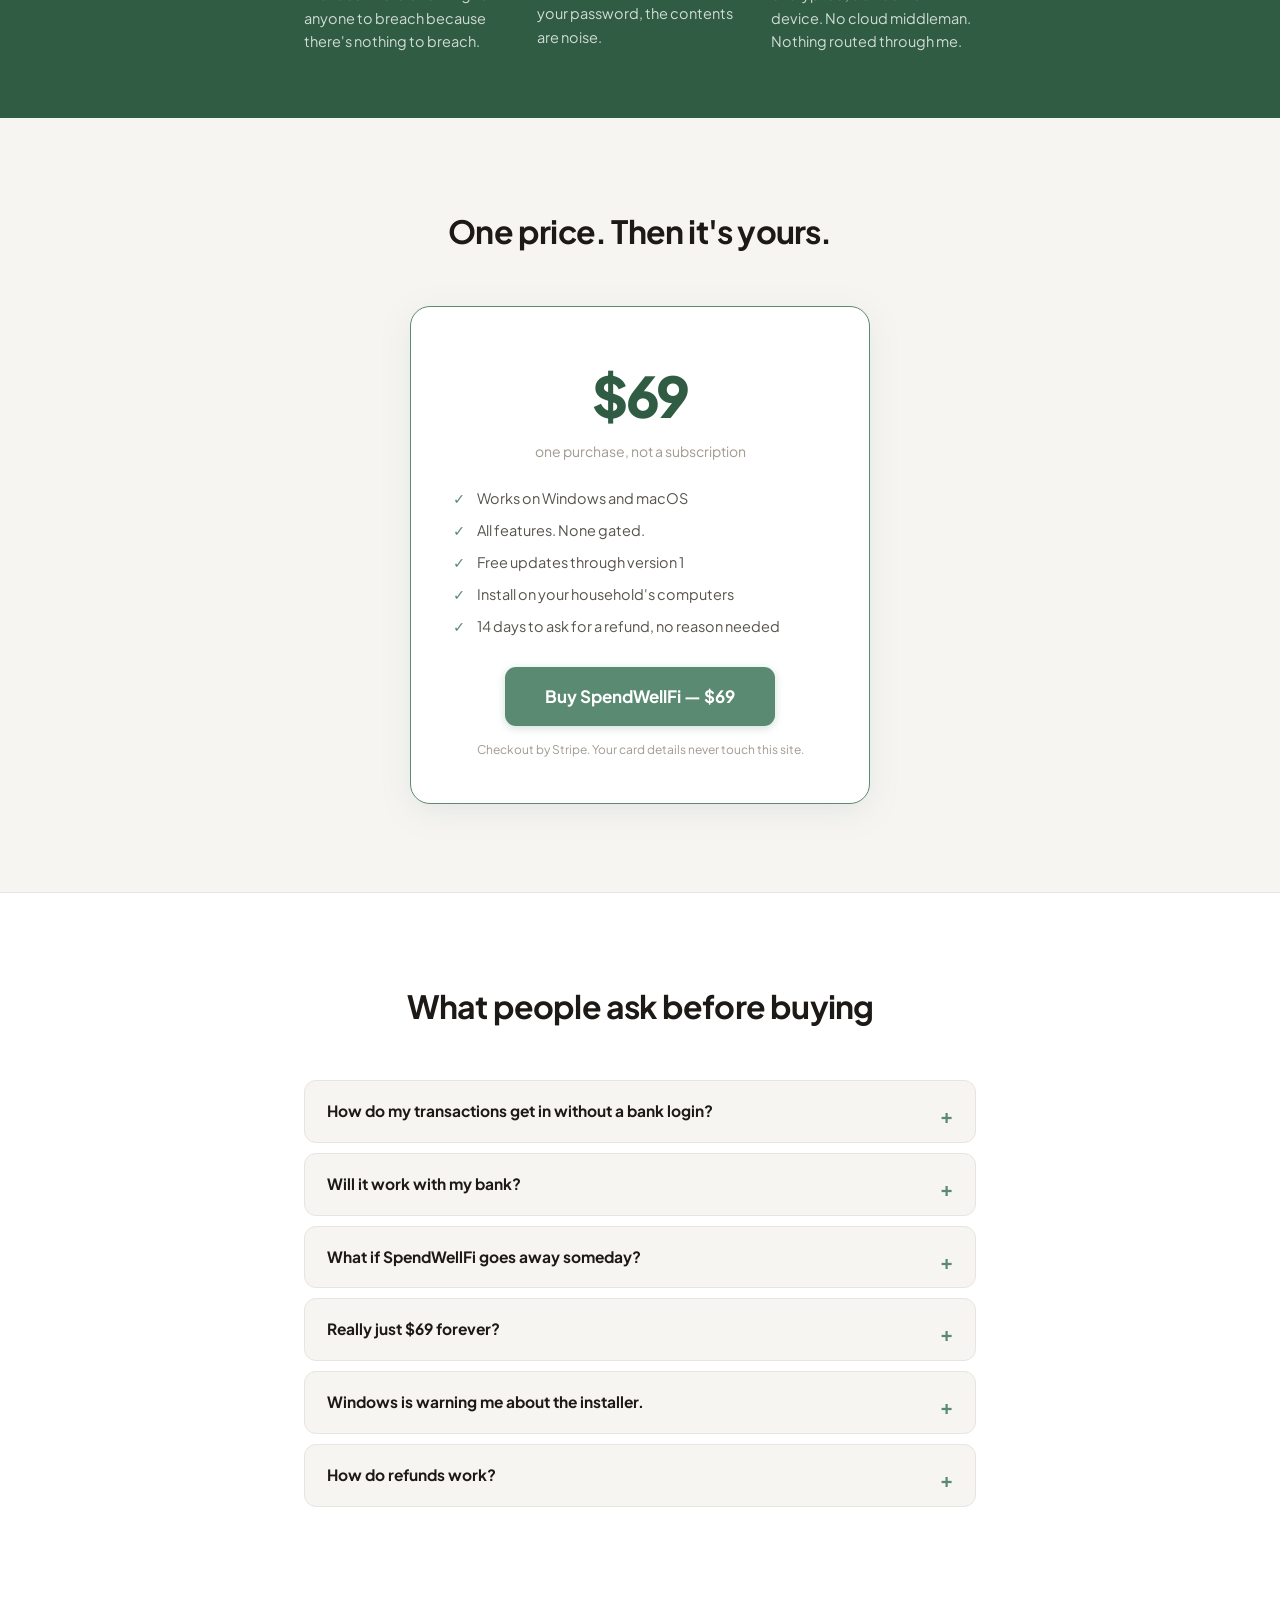
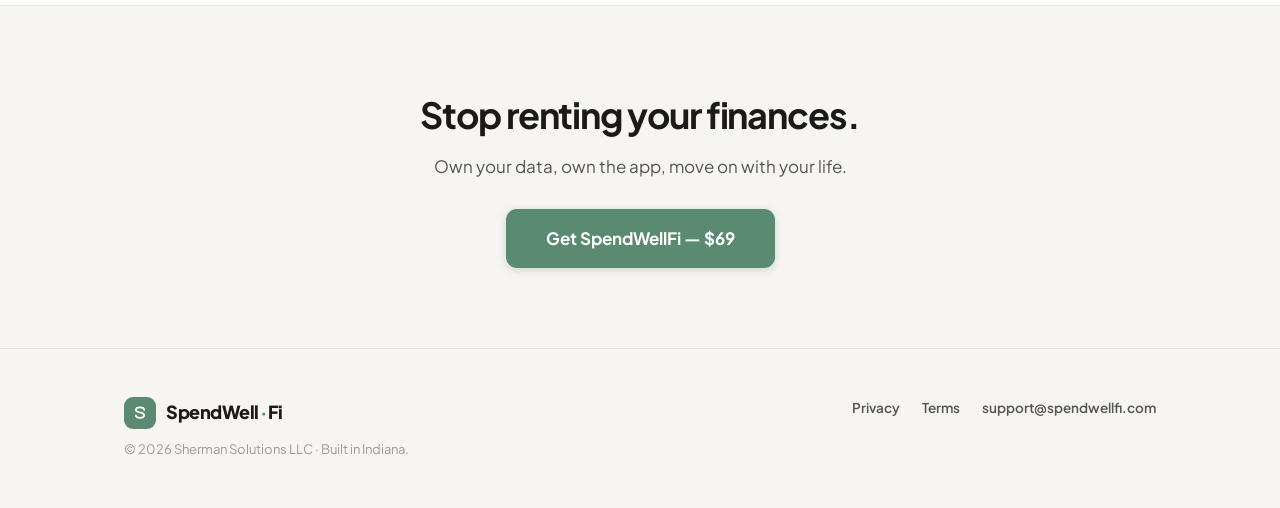
==== commit 79c1db70: "Logo: bespoke SpendWell.Fi wordmark + sage coin mark Replaces both prior attempts (the S-stem dollar" ====
--- a/index.html
+++ b/index.html
@@ -18,11 +18,12 @@
     <div class="container nav-inner">
       <a href="/" class="brand">
         <span class="brand-mark" aria-hidden="true">
-          <svg viewBox="0 0 64 64" fill="none">
-            <path d="M 54 32 C 54 19.85 44.15 10 32 10 C 19.85 10 10 19.85 10 32 C 10 42.49 18.51 51 29 51 C 38 51 45 44 45 35 C 45 27.27 38.73 21 31 21 C 24.93 21 20 25.93 20 32 C 20 36.42 23.58 40 28 40 C 31.31 40 34 37.31 34 34" stroke="currentColor" stroke-width="5.5" stroke-linecap="round" stroke-linejoin="round" />
+          <svg viewBox="0 0 64 64">
+            <circle cx="32" cy="32" r="30" fill="#5B8A72" />
+            <path d="M 44 23 C 44 18.5 39 15.5 32 15.5 C 25 15.5 20 18.5 20 23 C 20 28 27 29 32 30.5 C 37 32 44 33 44 38.5 C 44 43 39 46 32 46 C 25 46 20 43 20 38.5" fill="none" stroke="#ffffff" stroke-width="5" stroke-linecap="round" stroke-linejoin="round" />
           </svg>
         </span>
-        <span>SpendWellFi</span>
+        <span class="wordmark">SpendWell<span class="dot">·</span>Fi</span>
       </a>
       <div class="nav-links">
         <a href="#why">Why</a>
@@ -241,7 +242,15 @@
   <footer class="footer">
     <div class="container footer-inner">
       <div>
-        <div class="brand"><span class="brand-mark">↗</span> SpendWellFi</div>
+        <div class="brand">
+          <span class="brand-mark" aria-hidden="true">
+            <svg viewBox="0 0 64 64">
+              <circle cx="32" cy="32" r="30" fill="#5B8A72" />
+              <path d="M 44 23 C 44 18.5 39 15.5 32 15.5 C 25 15.5 20 18.5 20 23 C 20 28 27 29 32 30.5 C 37 32 44 33 44 38.5 C 44 43 39 46 32 46 C 25 46 20 43 20 38.5" fill="none" stroke="#ffffff" stroke-width="5" stroke-linecap="round" stroke-linejoin="round" />
+            </svg>
+          </span>
+          <span class="wordmark">SpendWell<span class="dot">·</span>Fi</span>
+        </div>
         <p>© 2026 Sherman Solutions LLC · Built in Indiana.</p>
       </div>
       <div class="footer-links">
--- a/styles.css
+++ b/styles.css
@@ -38,7 +38,10 @@
   border-bottom: 1px solid var(--border);
 }
 .nav-inner { display: flex; align-items: center; justify-content: space-between; height: 64px; }
-.brand { display: flex; align-items: center; gap: 8px; font-weight: 800; font-size: 18px; letter-spacing: -0.02em; color: var(--ink); text-decoration: none; }
+.brand { display: flex; align-items: center; gap: 10px; font-weight: 800; font-size: 18px; letter-spacing: -0.025em; color: var(--ink); text-decoration: none; }
+.brand .dot { color: var(--accent); margin: 0 1px; font-weight: 800; }
+.brand-mark { background: transparent; }
+.brand-mark svg { width: 30px; height: 30px; }
 .brand-mark {
   display: inline-flex; align-items: center; justify-content: center;
   width: 32px; height: 32px; border-radius: 9px;
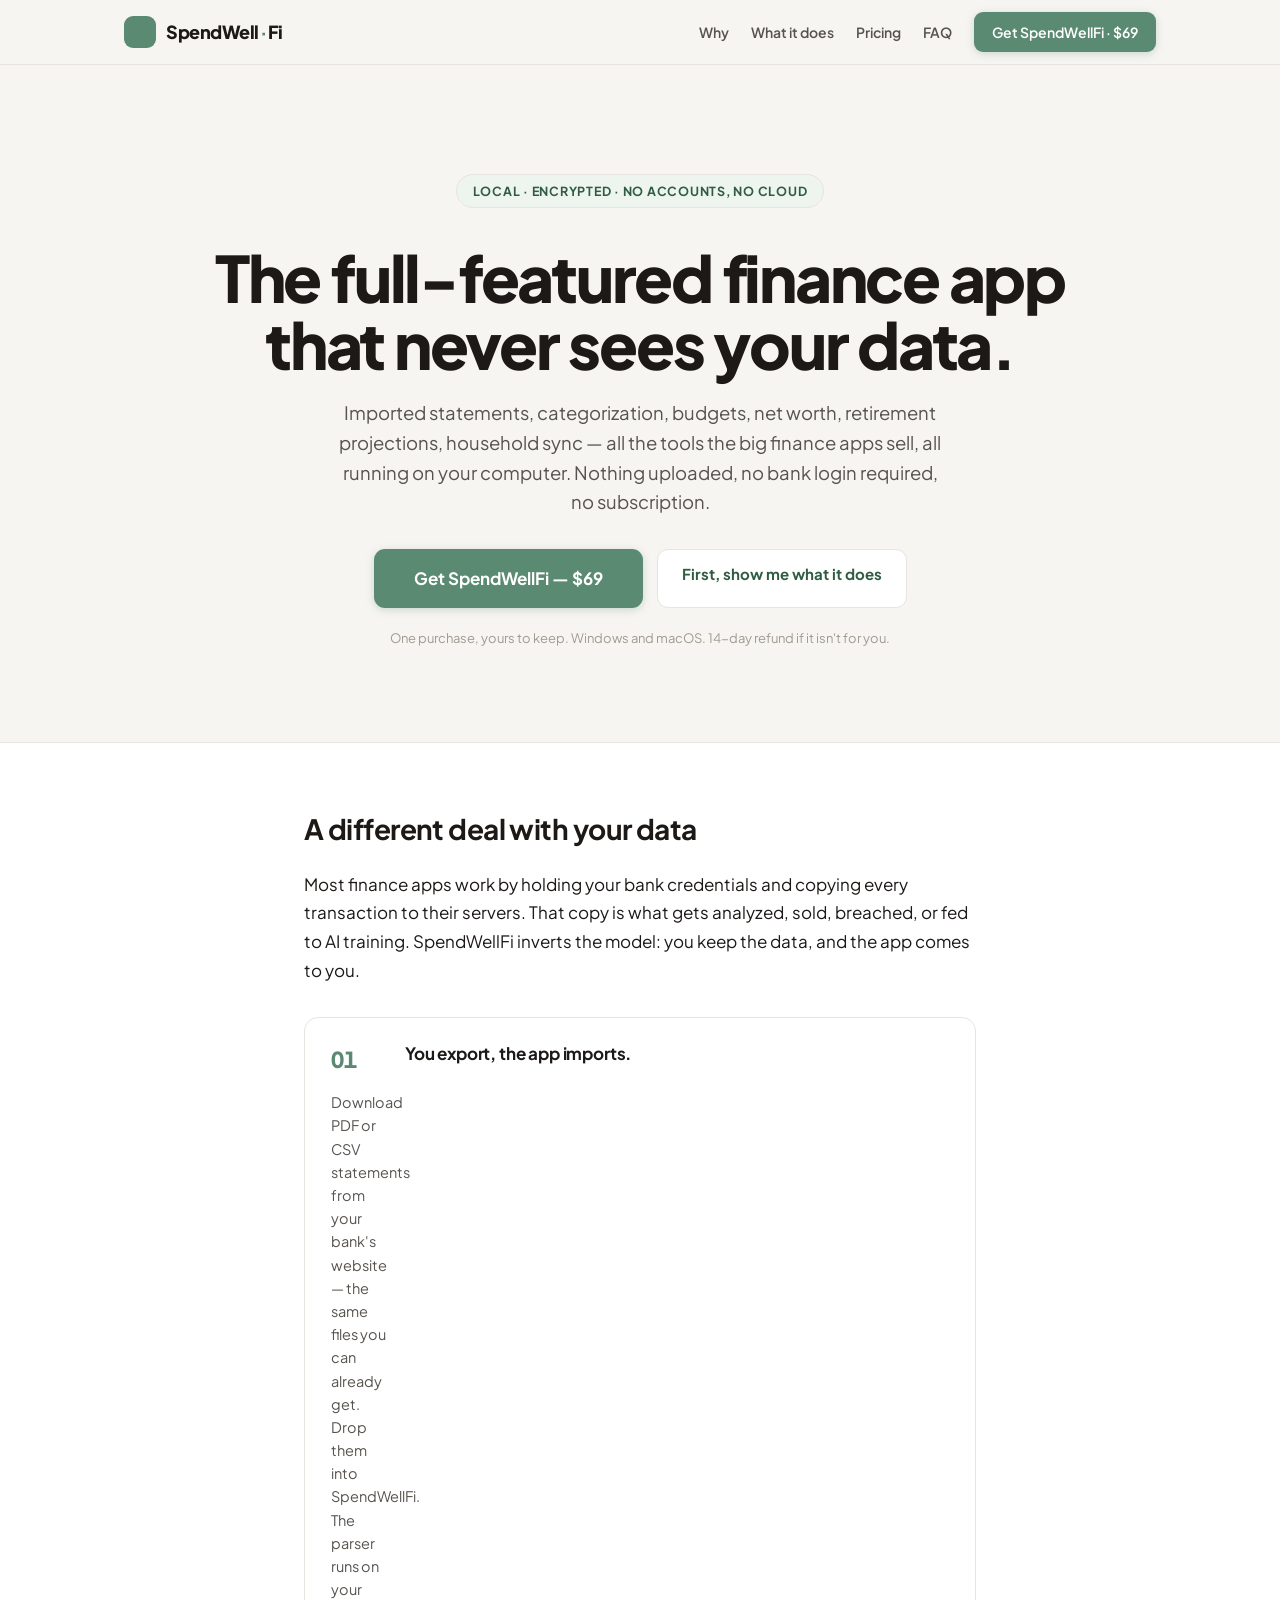
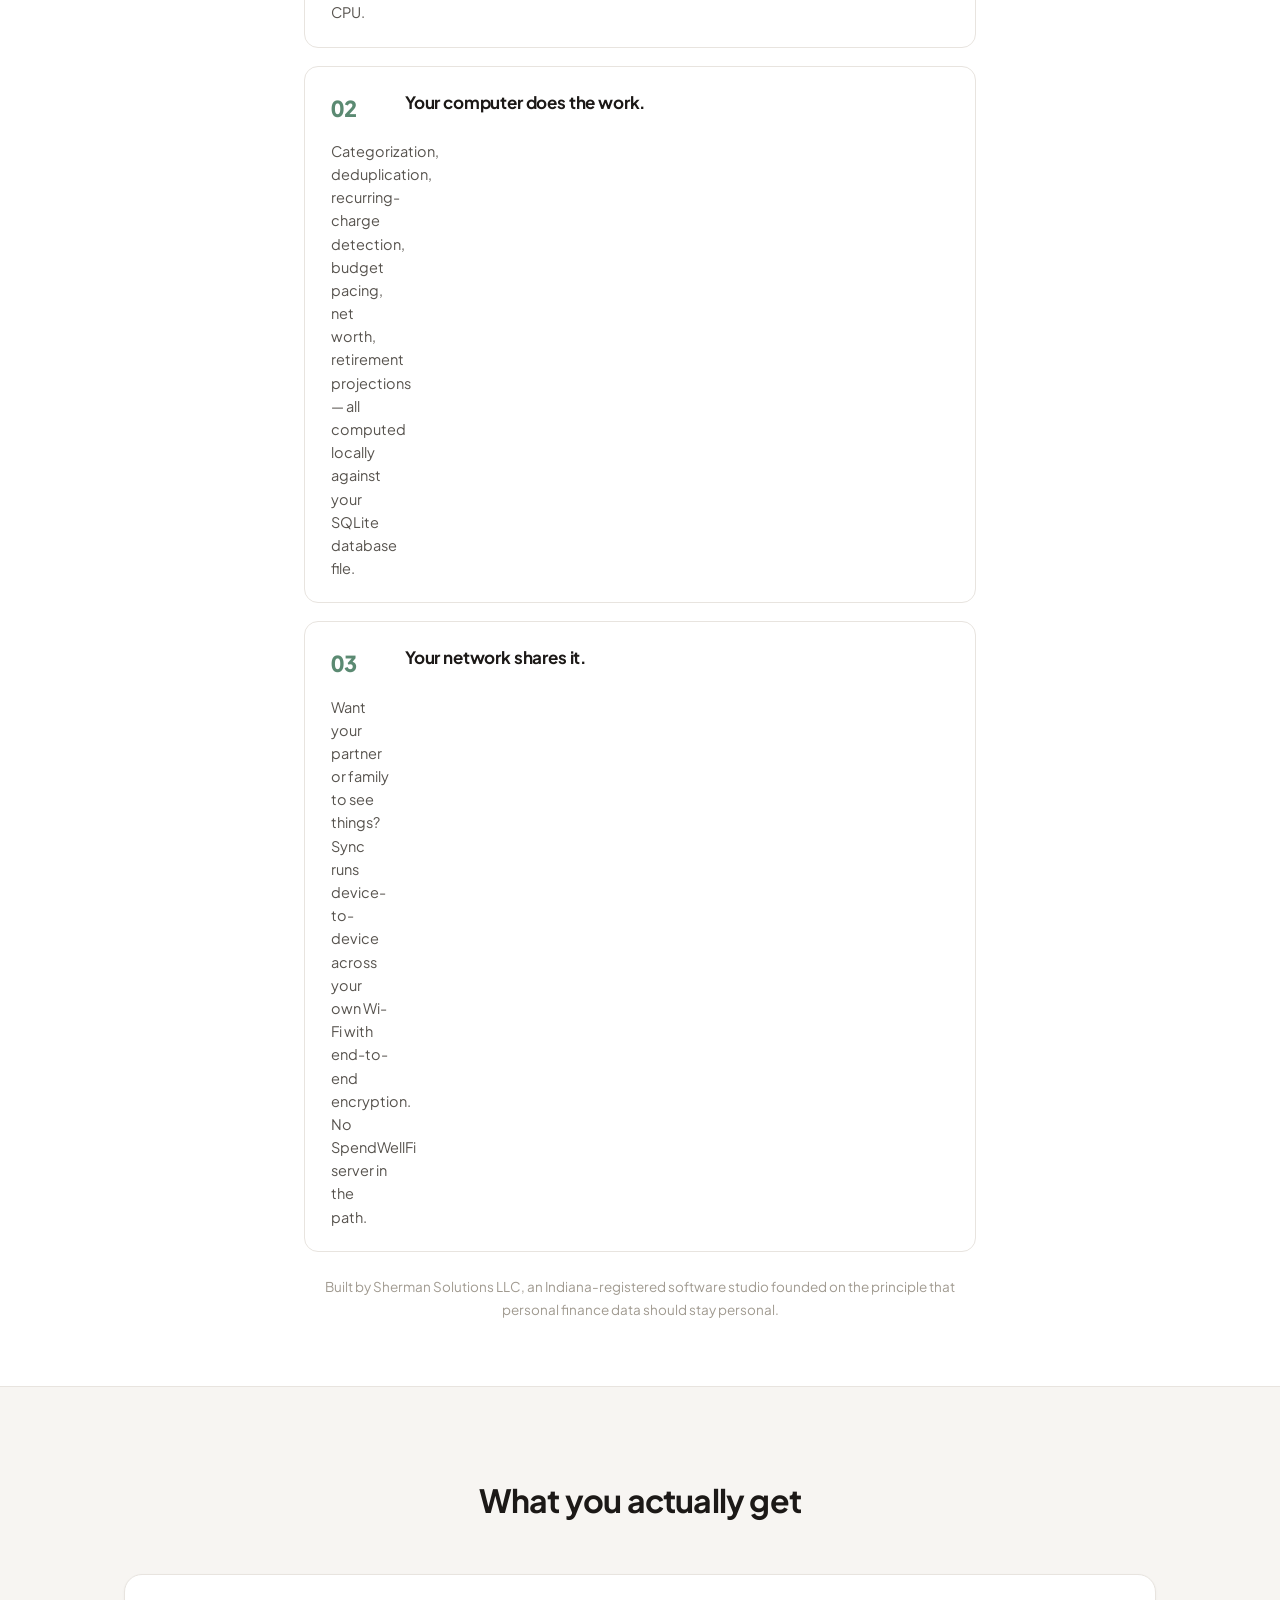
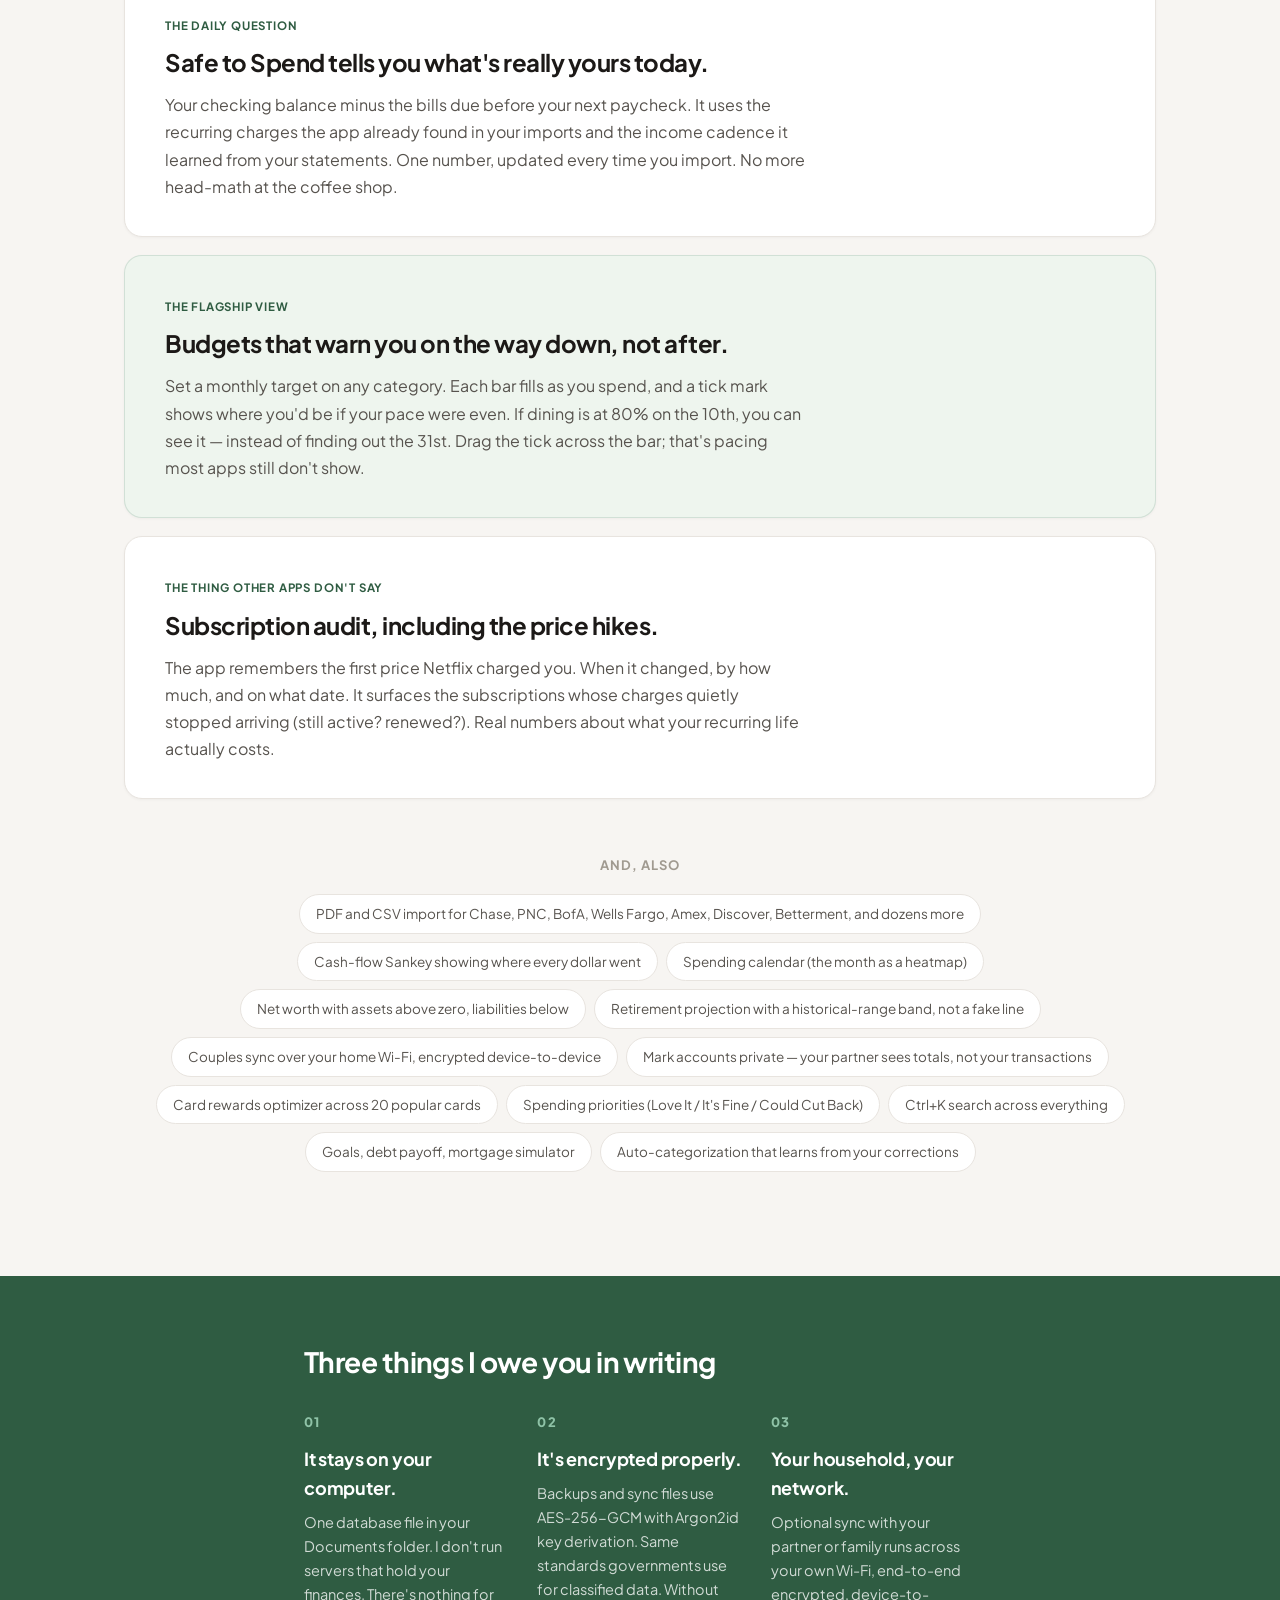
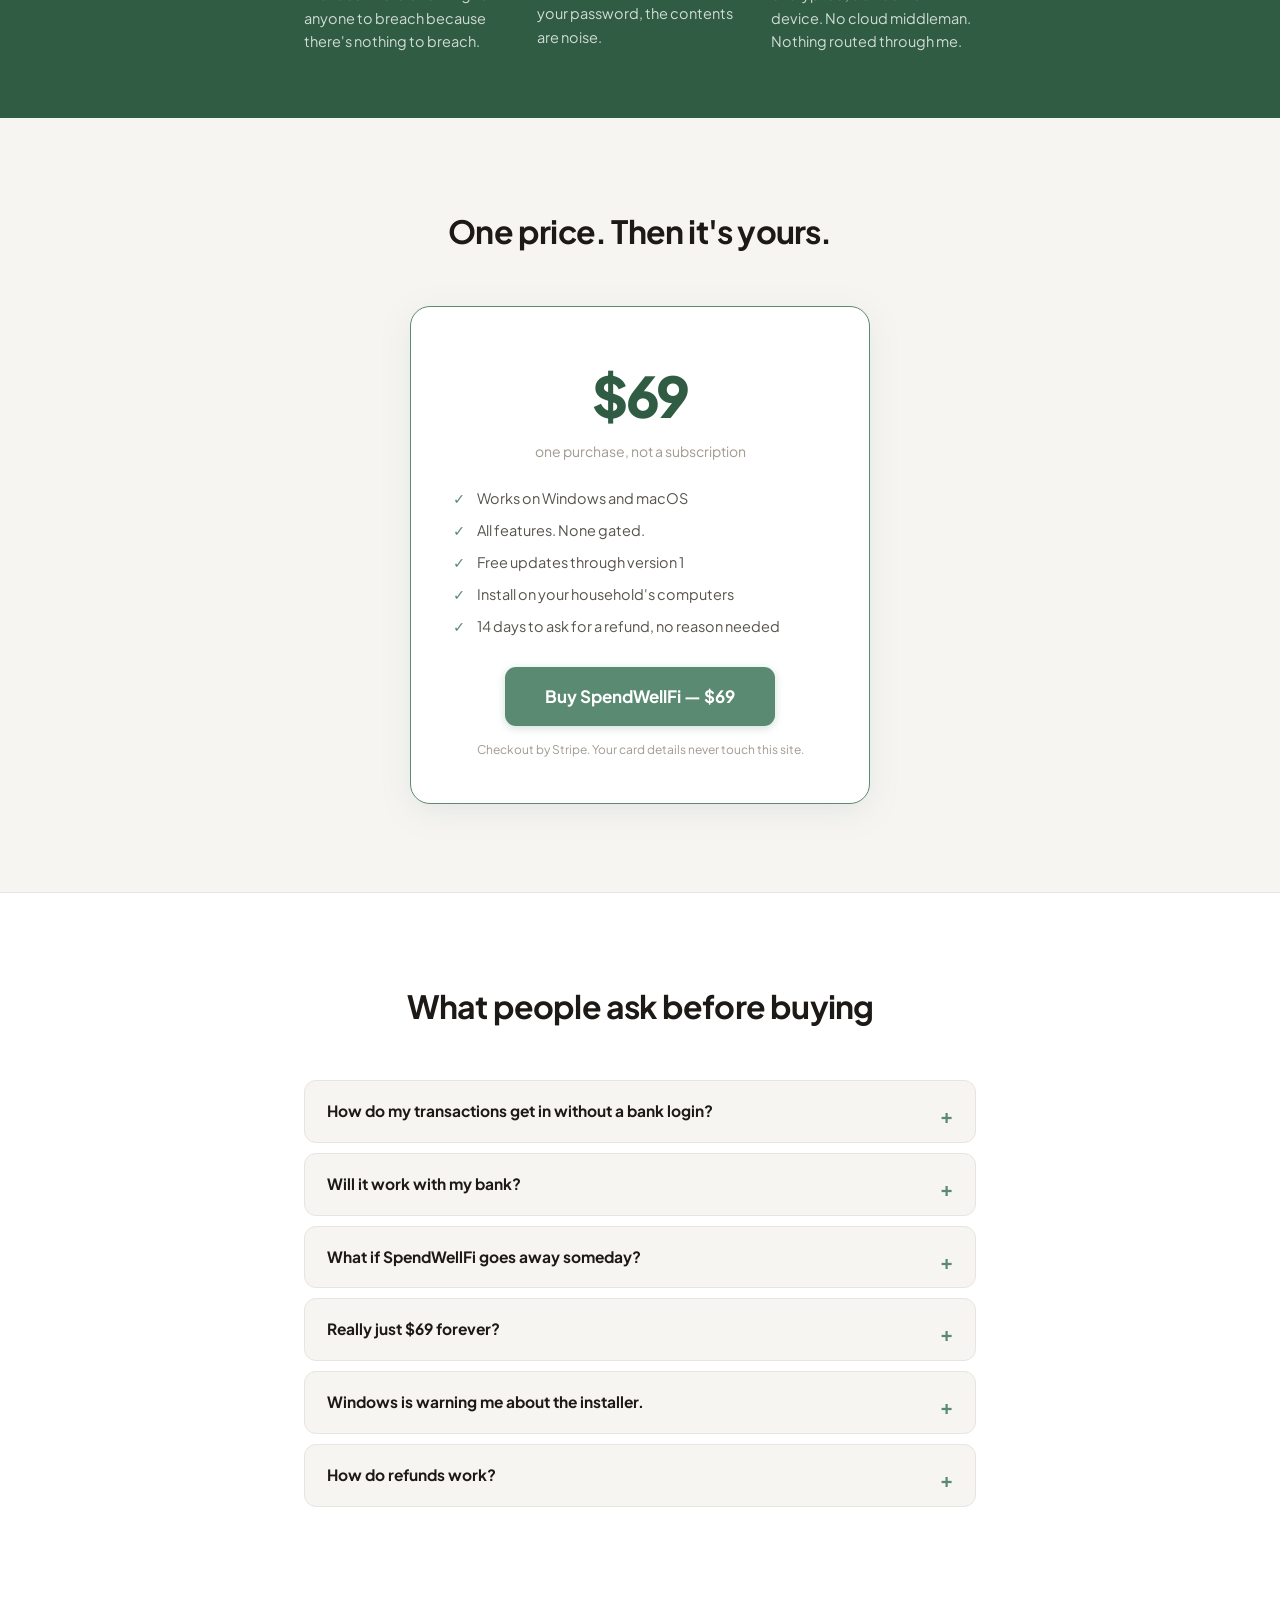
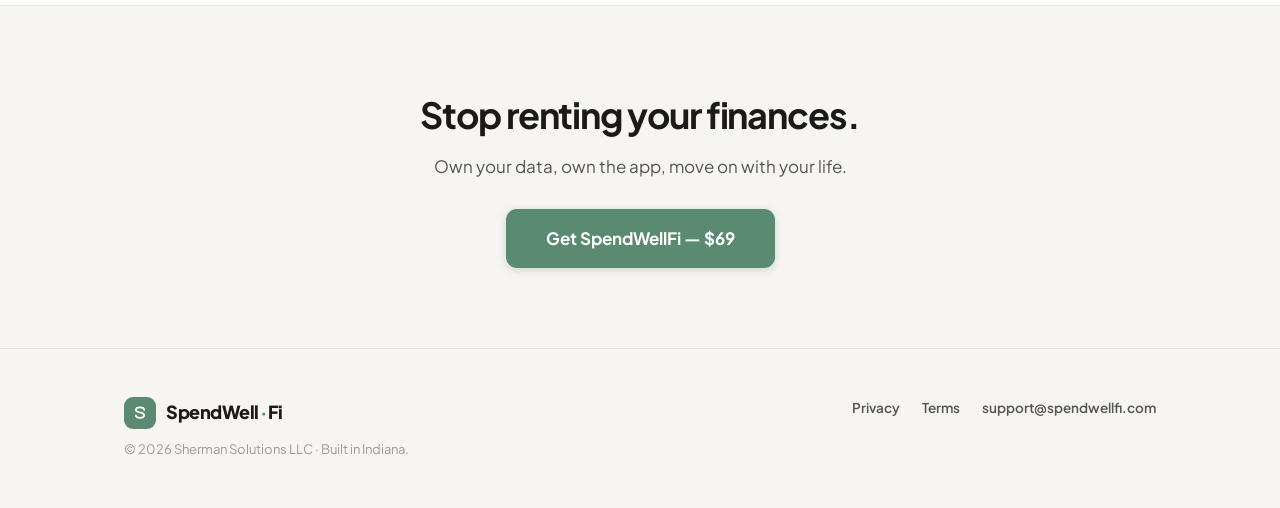
==== commit d2caaa0e: "Logo icon: drop the S, ship the slot-coin The S-in-circle was the most generic format in software br" ====
--- a/index.html
+++ b/index.html
@@ -19,8 +19,7 @@
       <a href="/" class="brand">
         <span class="brand-mark" aria-hidden="true">
           <svg viewBox="0 0 64 64">
-            <circle cx="32" cy="32" r="30" fill="#5B8A72" />
-            <path d="M 44 23 C 44 18.5 39 15.5 32 15.5 C 25 15.5 20 18.5 20 23 C 20 28 27 29 32 30.5 C 37 32 44 33 44 38.5 C 44 43 39 46 32 46 C 25 46 20 43 20 38.5" fill="none" stroke="#ffffff" stroke-width="5" stroke-linecap="round" stroke-linejoin="round" />
+            <path fill="#5B8A72" fill-rule="evenodd" d="M 32 2 a 30 30 0 1 0 0 60 a 30 30 0 1 0 0 -60 z M 18 29 h 28 a 3 3 0 0 1 0 6 h -28 a 3 3 0 0 1 0 -6 z" />
           </svg>
         </span>
         <span class="wordmark">SpendWell<span class="dot">·</span>Fi</span>
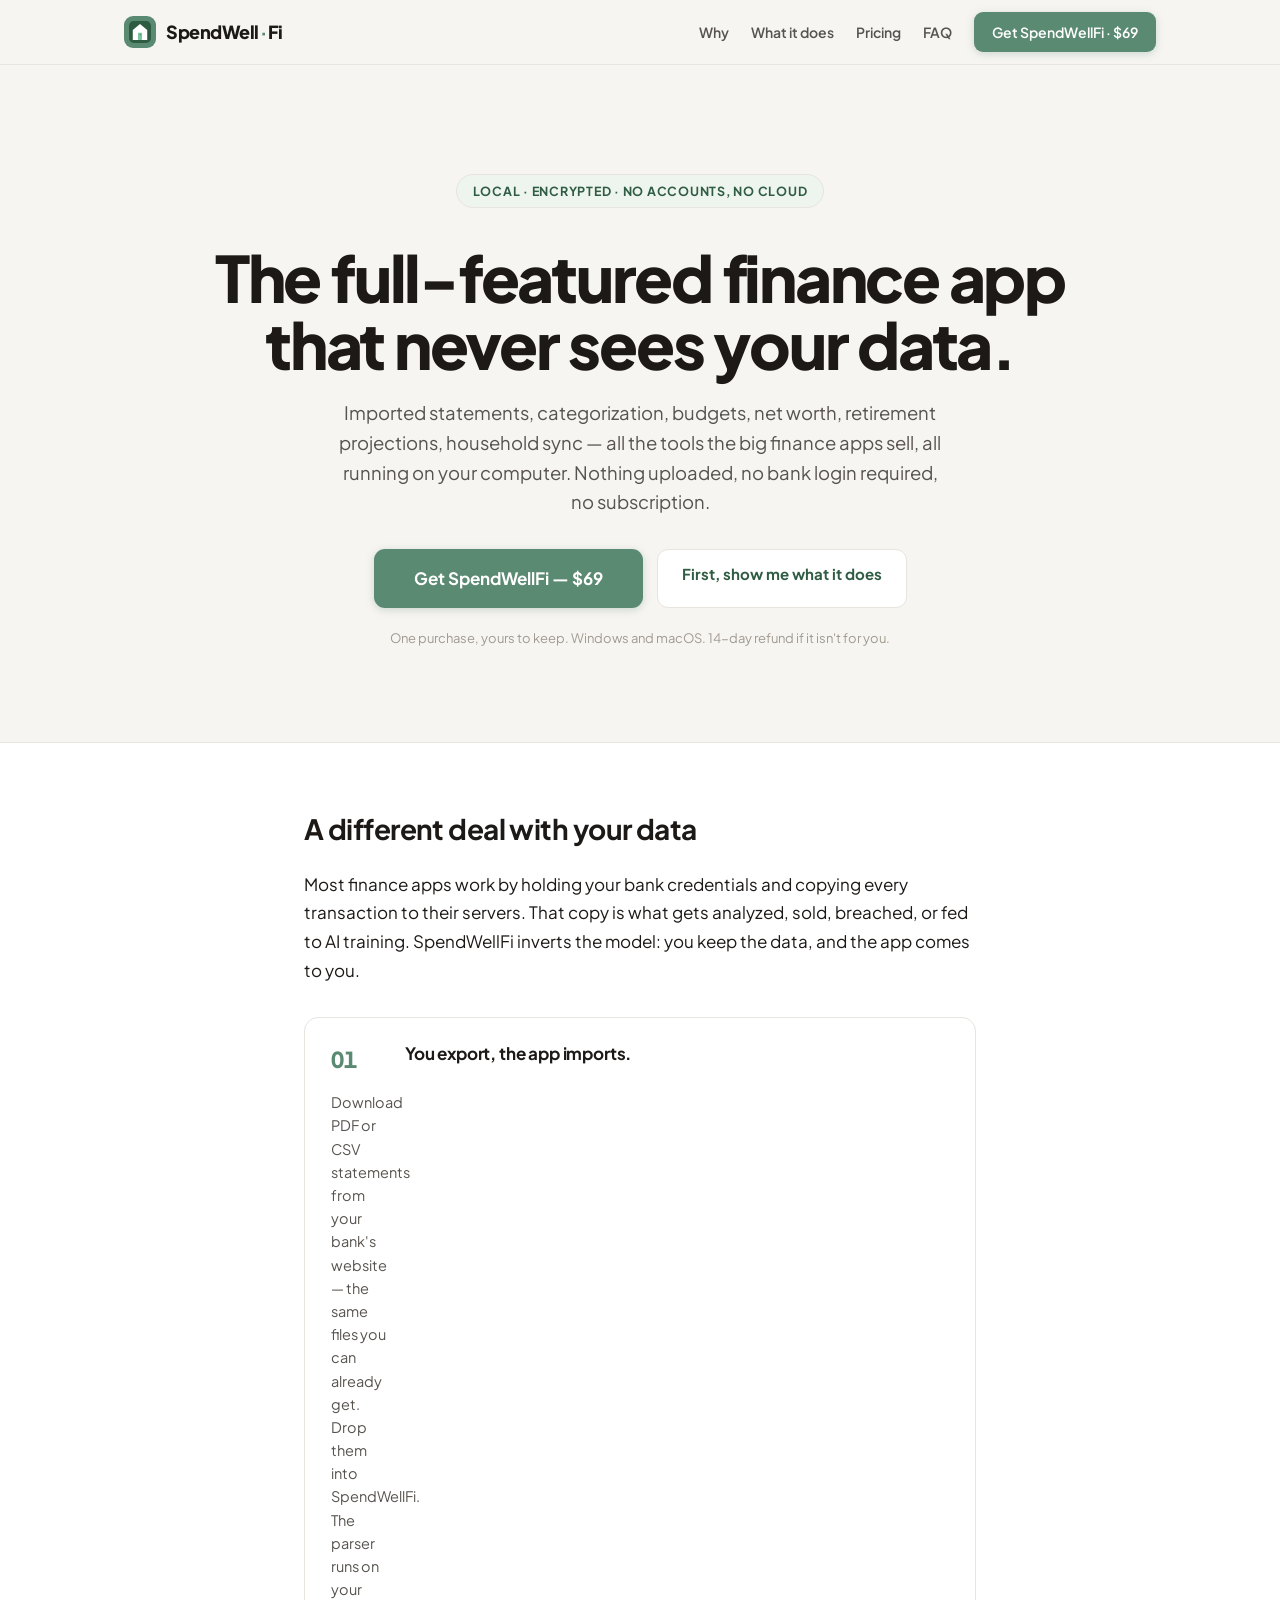
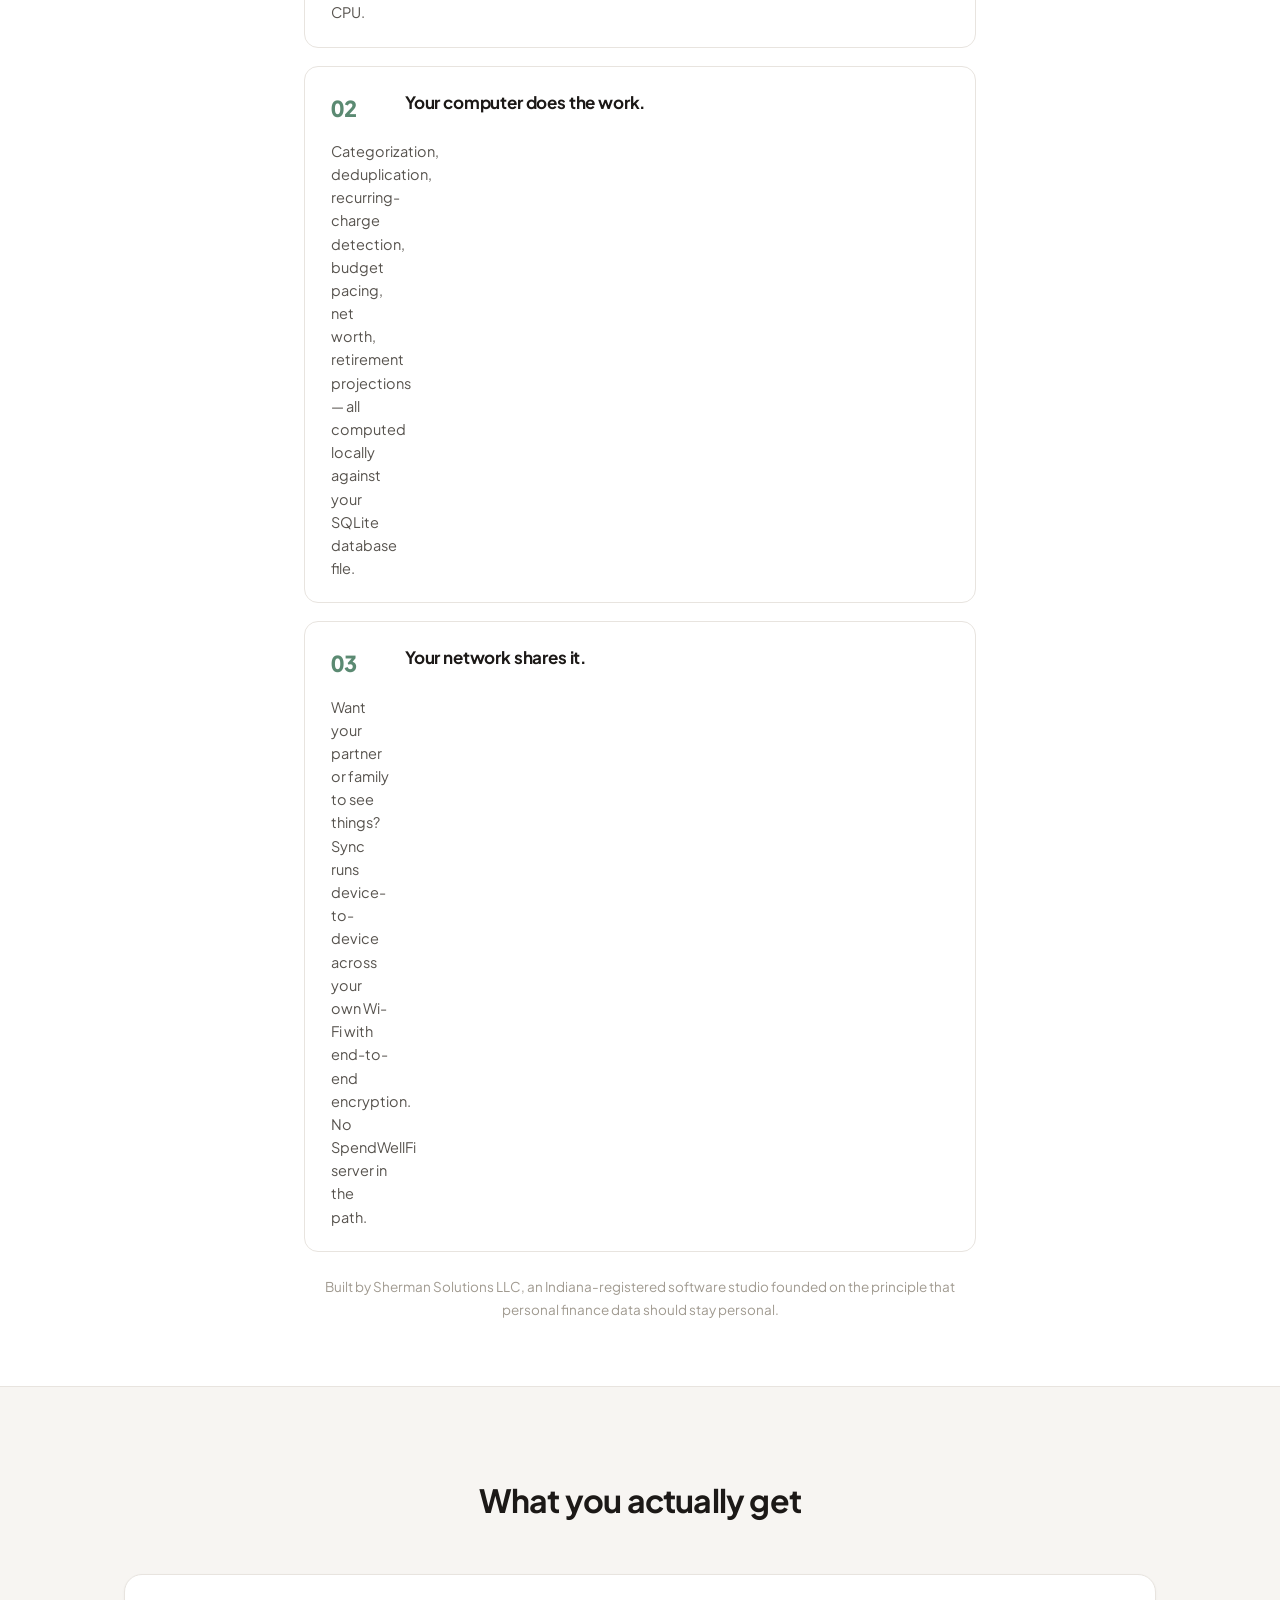
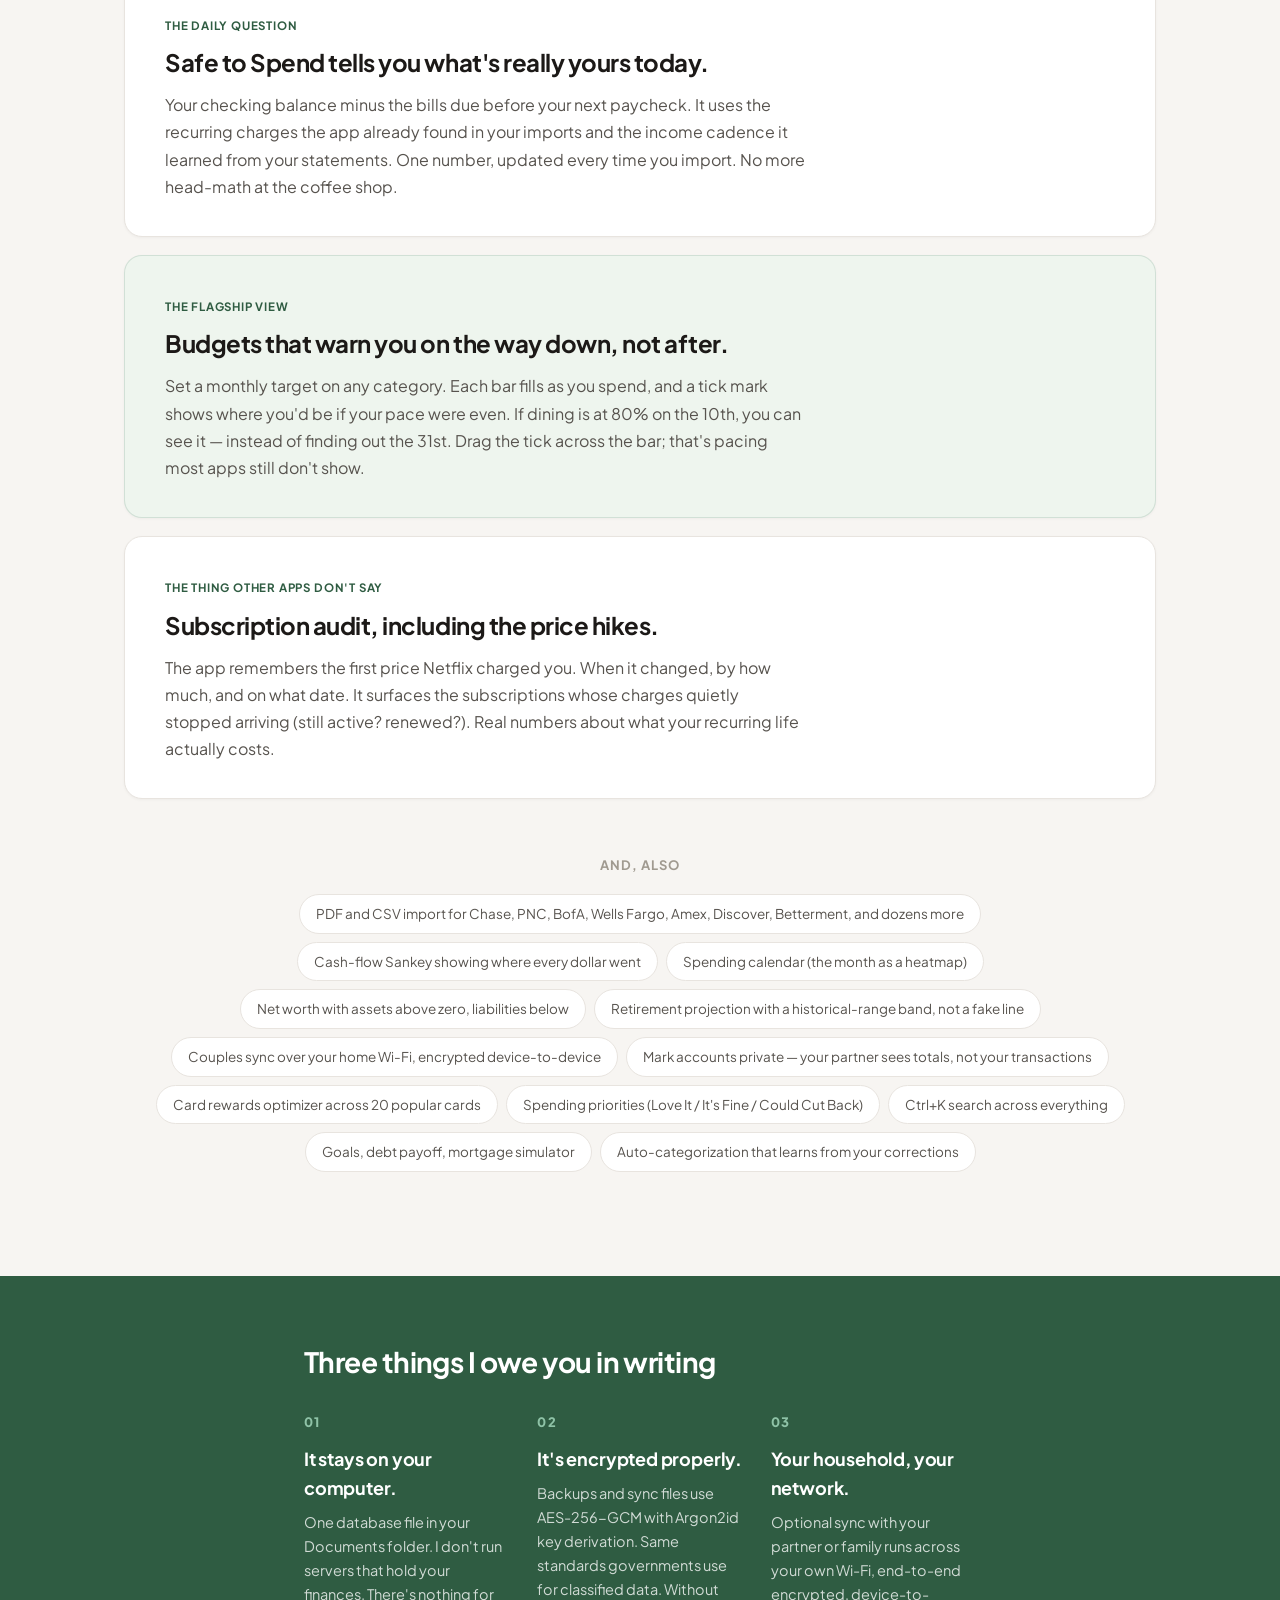
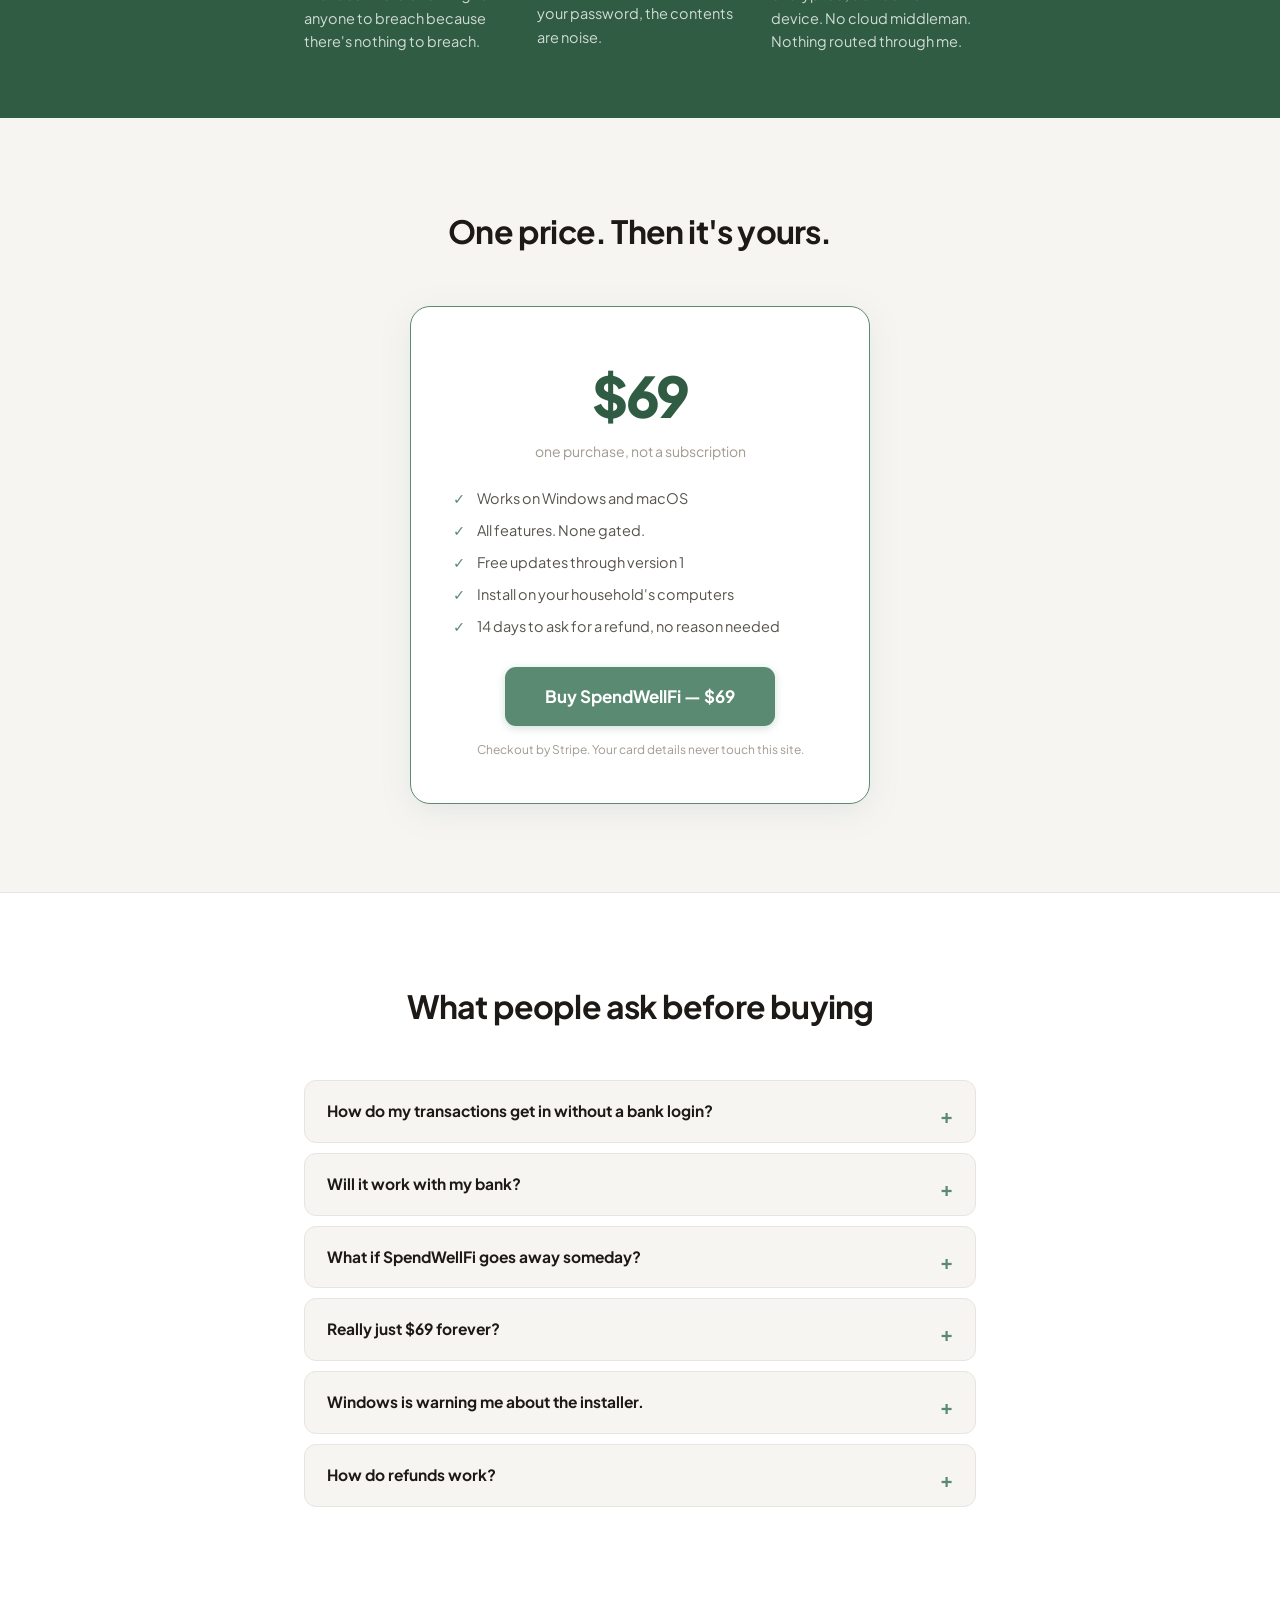
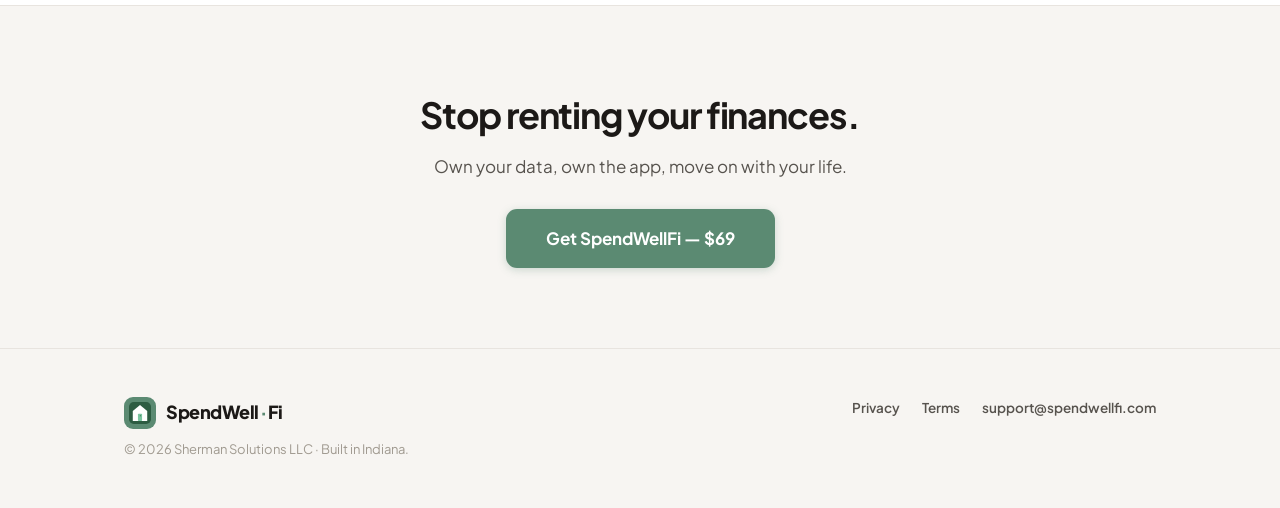
==== commit 70b7ccb2: "Logo: catch index.html (nav still had slot-coin, footer still had S-coin) The previous commit missed" ====
--- a/index.html
+++ b/index.html
@@ -19,10 +19,13 @@
       <a href="/" class="brand">
         <span class="brand-mark" aria-hidden="true">
           <svg viewBox="0 0 64 64">
-            <path fill="#5B8A72" fill-rule="evenodd" d="M 32 2 a 30 30 0 1 0 0 60 a 30 30 0 1 0 0 -60 z M 18 29 h 28 a 3 3 0 0 1 0 6 h -28 a 3 3 0 0 1 0 -6 z" />
+            <rect width="64" height="64" rx="14" fill="#2D5C42" />
+            <path fill="#ffffff" d="M 32 9 L 53 26 L 53 55 L 11 55 L 11 26 Z" />
+            <rect x="26" y="34" width="12" height="21" rx="2" fill="#7BC5A0" />
+            <circle cx="33" cy="40" r="1.6" fill="#2D5C42" />
           </svg>
         </span>
-        <span class="wordmark">SpendWell<span class="dot">·</span>Fi</span>
+        <span class="wordmark">SpendWell<span class="dot">·</span><span class="fi">Fi</span></span>
       </a>
       <div class="nav-links">
         <a href="#why">Why</a>
@@ -244,11 +247,13 @@
         <div class="brand">
           <span class="brand-mark" aria-hidden="true">
             <svg viewBox="0 0 64 64">
-              <circle cx="32" cy="32" r="30" fill="#5B8A72" />
-              <path d="M 44 23 C 44 18.5 39 15.5 32 15.5 C 25 15.5 20 18.5 20 23 C 20 28 27 29 32 30.5 C 37 32 44 33 44 38.5 C 44 43 39 46 32 46 C 25 46 20 43 20 38.5" fill="none" stroke="#ffffff" stroke-width="5" stroke-linecap="round" stroke-linejoin="round" />
+              <rect width="64" height="64" rx="14" fill="#2D5C42" />
+              <path fill="#ffffff" d="M 32 9 L 53 26 L 53 55 L 11 55 L 11 26 Z" />
+              <rect x="26" y="34" width="12" height="21" rx="2" fill="#7BC5A0" />
+              <circle cx="33" cy="40" r="1.6" fill="#2D5C42" />
             </svg>
           </span>
-          <span class="wordmark">SpendWell<span class="dot">·</span>Fi</span>
+          <span class="wordmark">SpendWell<span class="dot">·</span><span class="fi">Fi</span></span>
         </div>
         <p>© 2026 Sherman Solutions LLC · Built in Indiana.</p>
       </div>
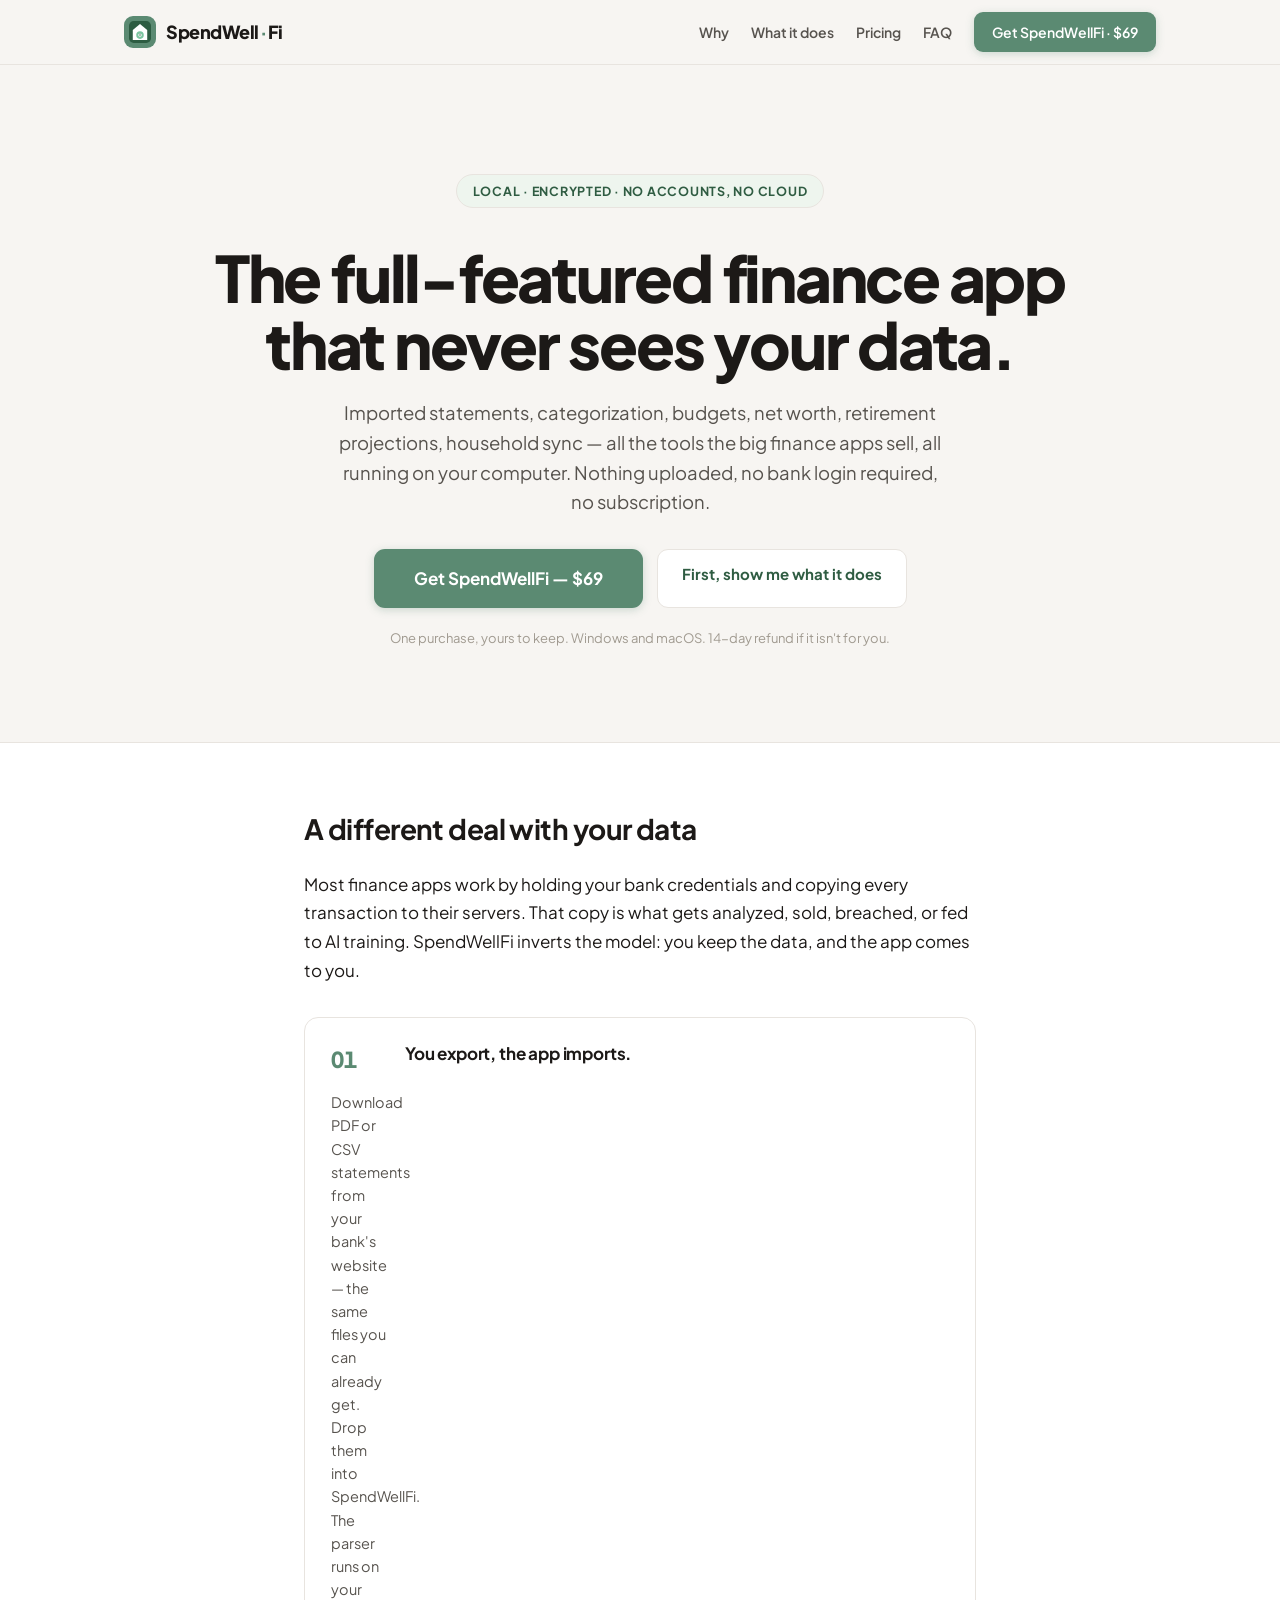
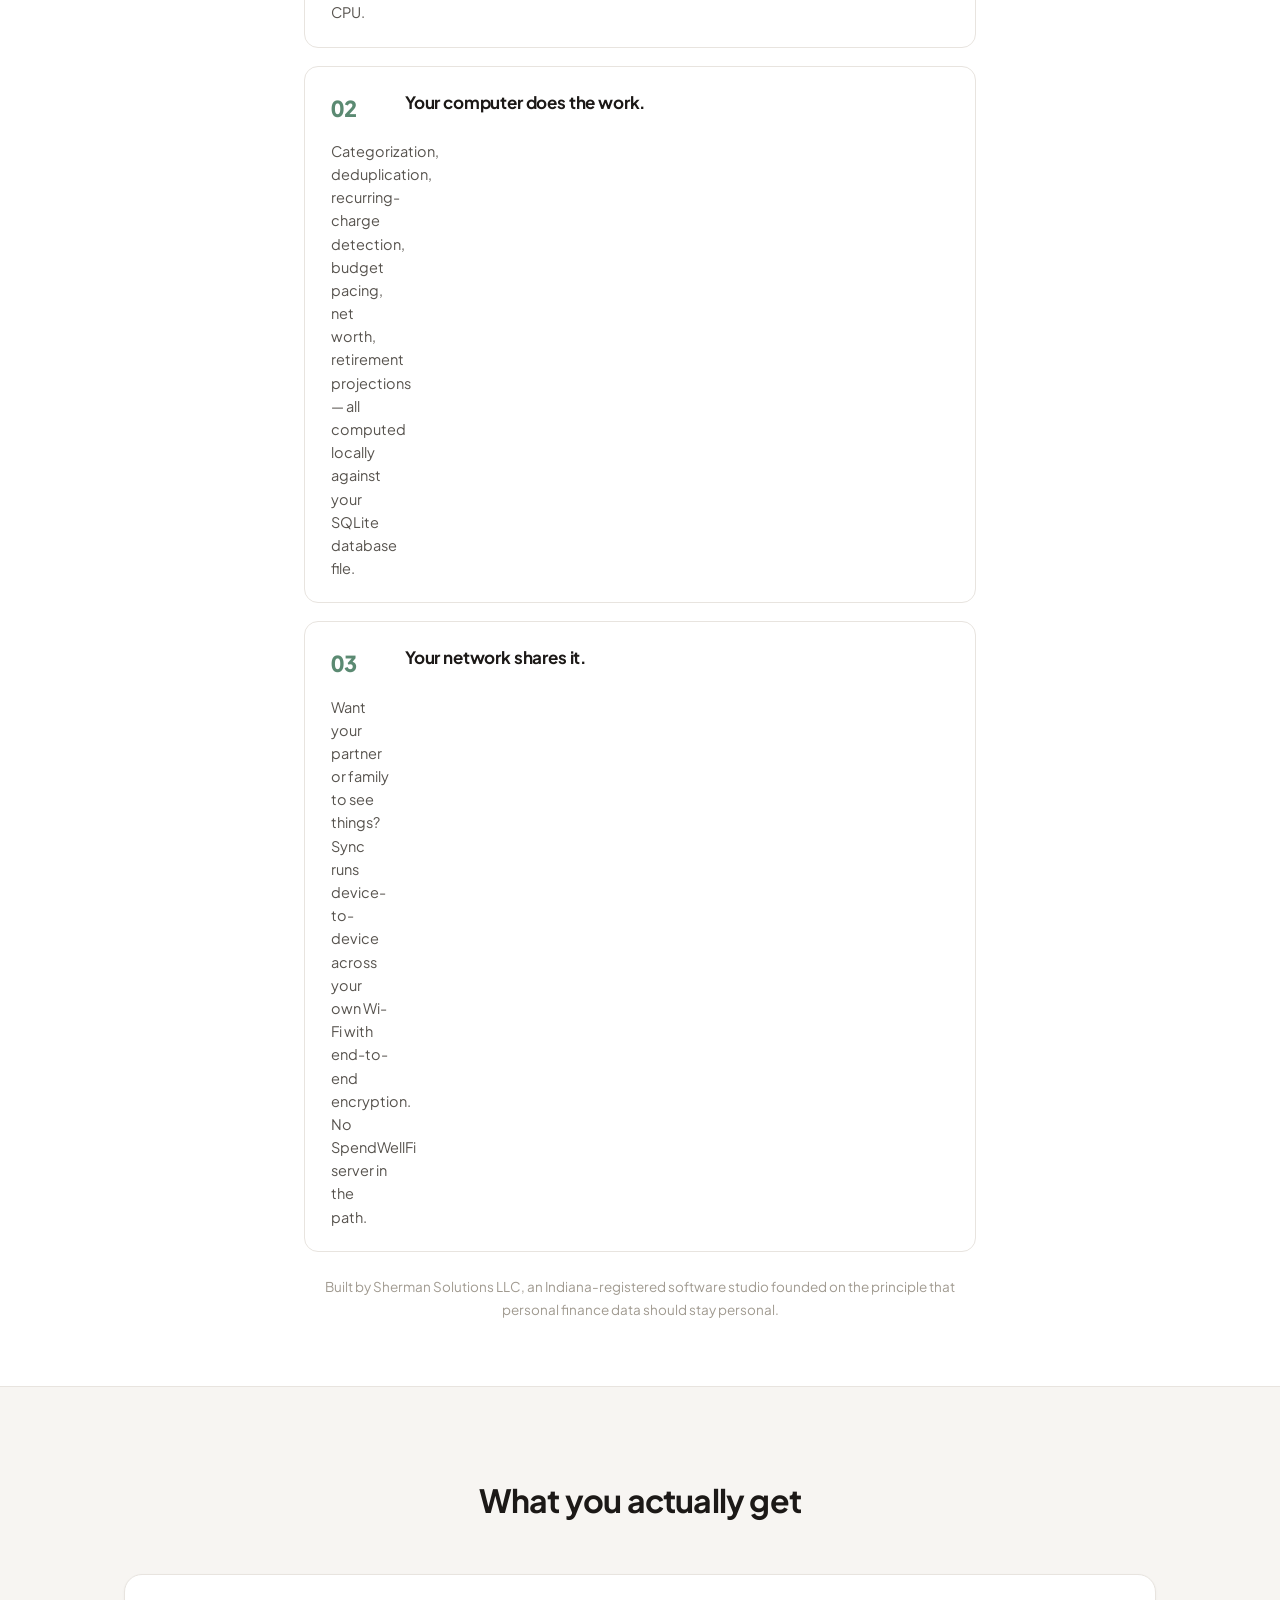
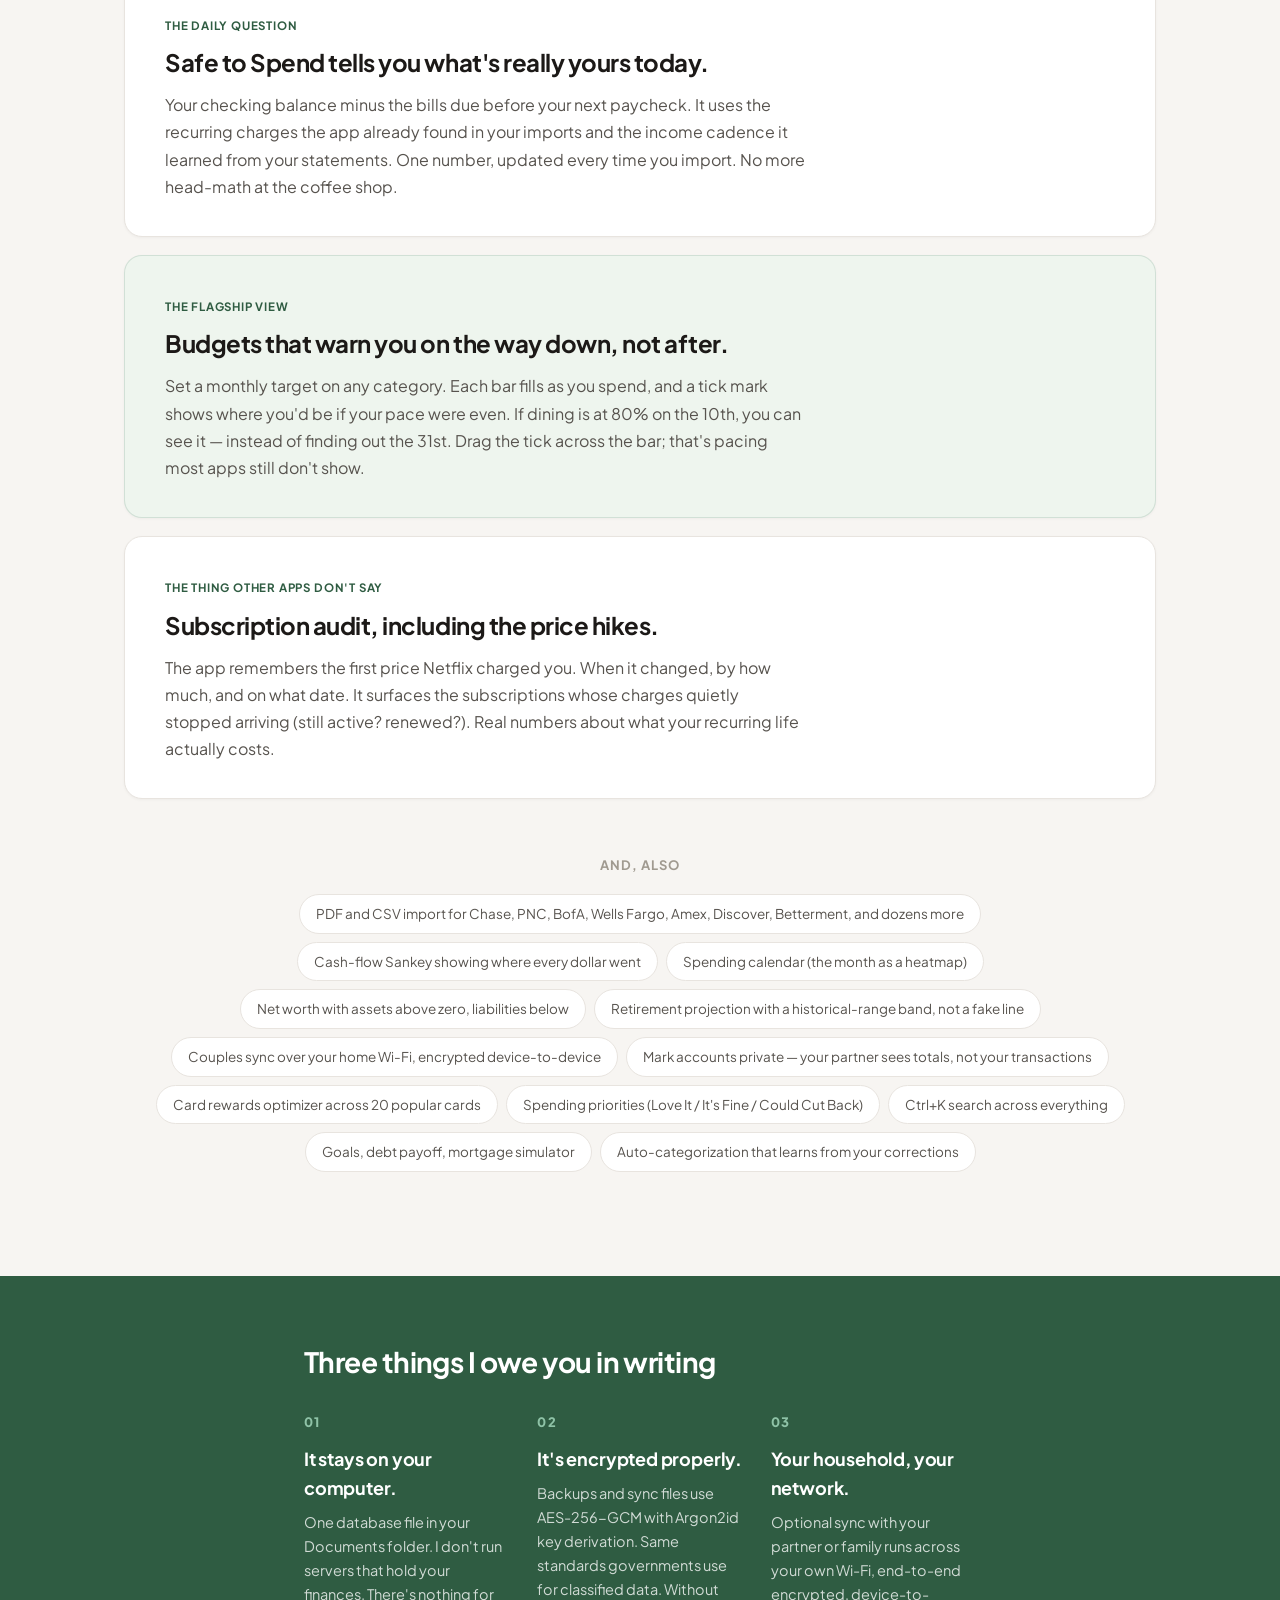
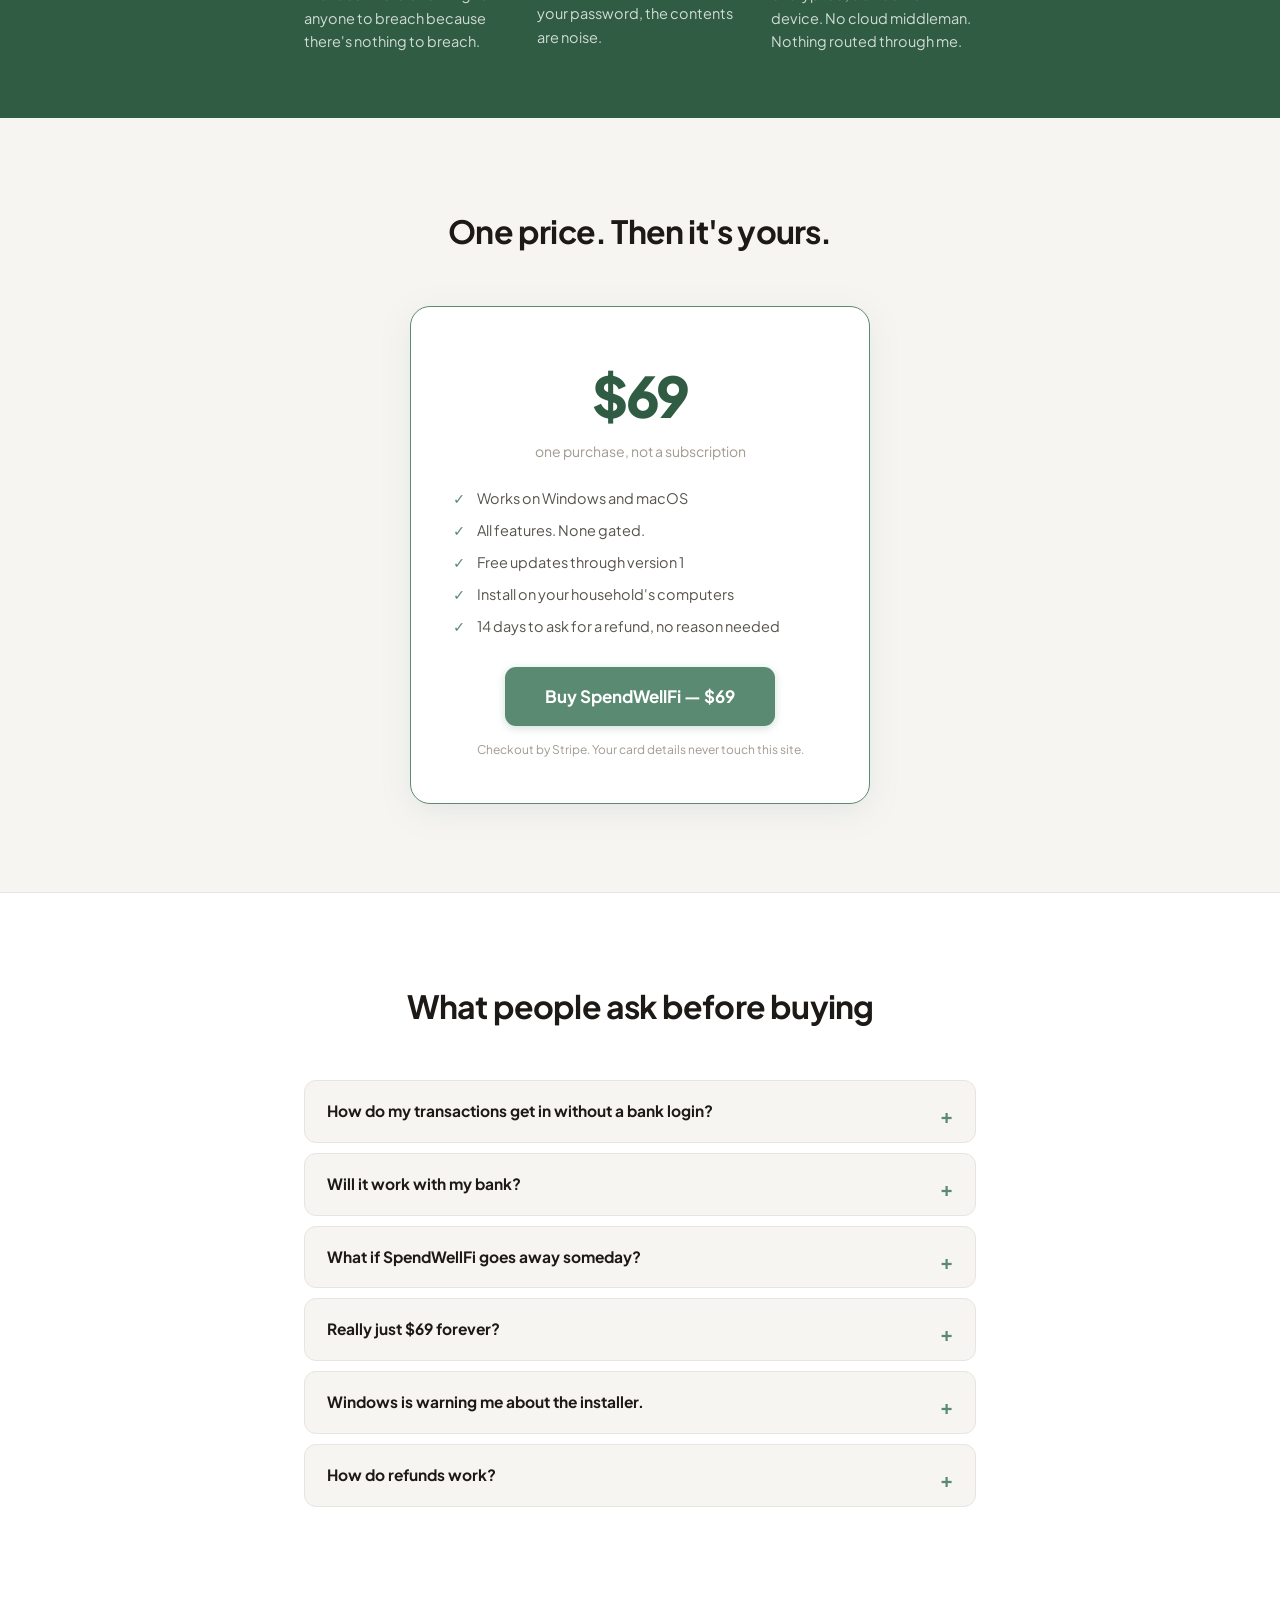
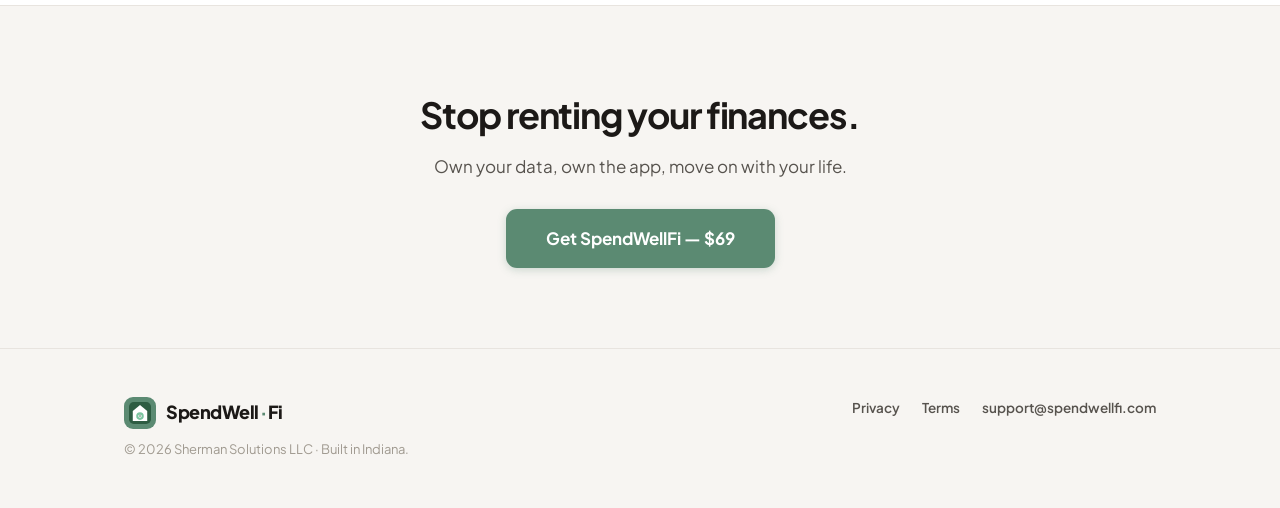
==== commit 2ab23cf1: "Logo: round combination-lock vault inside the house, dark-green wordmark The rectangle door read as " ====
--- a/index.html
+++ b/index.html
@@ -21,8 +21,10 @@
           <svg viewBox="0 0 64 64">
             <rect width="64" height="64" rx="14" fill="#2D5C42" />
             <path fill="#ffffff" d="M 32 9 L 53 26 L 53 55 L 11 55 L 11 26 Z" />
-            <rect x="26" y="34" width="12" height="21" rx="2" fill="#7BC5A0" />
-            <circle cx="33" cy="40" r="1.6" fill="#2D5C42" />
+            <circle cx="32" cy="41" r="11" fill="#7BC5A0" />
+            <circle cx="32" cy="41" r="5" fill="#ffffff" />
+            <circle cx="32" cy="41" r="1.6" fill="#2D5C42" />
+            <line x1="32" y1="41" x2="32" y2="37.5" stroke="#2D5C42" stroke-width="1.6" stroke-linecap="round" />
           </svg>
         </span>
         <span class="wordmark">SpendWell<span class="dot">·</span><span class="fi">Fi</span></span>
@@ -249,8 +251,10 @@
             <svg viewBox="0 0 64 64">
               <rect width="64" height="64" rx="14" fill="#2D5C42" />
               <path fill="#ffffff" d="M 32 9 L 53 26 L 53 55 L 11 55 L 11 26 Z" />
-              <rect x="26" y="34" width="12" height="21" rx="2" fill="#7BC5A0" />
-              <circle cx="33" cy="40" r="1.6" fill="#2D5C42" />
+              <circle cx="32" cy="41" r="11" fill="#7BC5A0" />
+              <circle cx="32" cy="41" r="5" fill="#ffffff" />
+              <circle cx="32" cy="41" r="1.6" fill="#2D5C42" />
+              <line x1="32" y1="41" x2="32" y2="37.5" stroke="#2D5C42" stroke-width="1.6" stroke-linecap="round" />
             </svg>
           </span>
           <span class="wordmark">SpendWell<span class="dot">·</span><span class="fi">Fi</span></span>
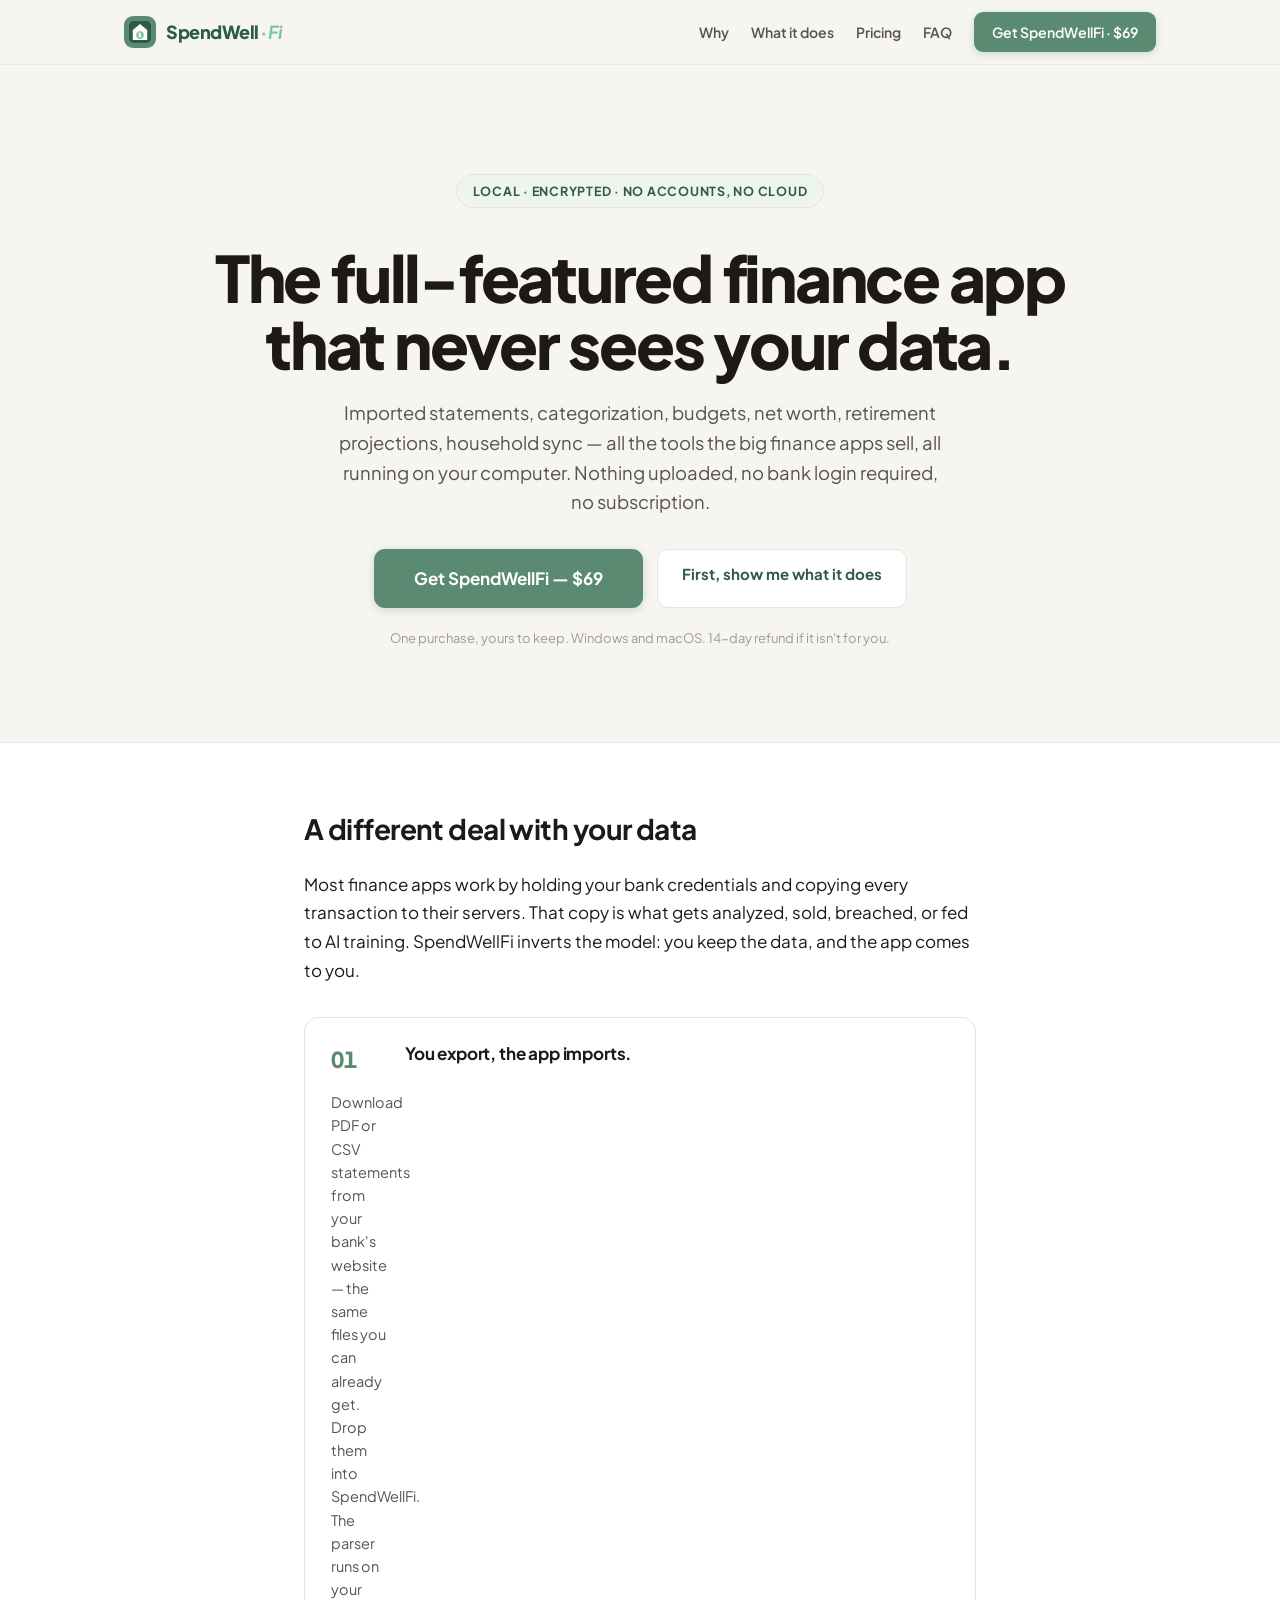
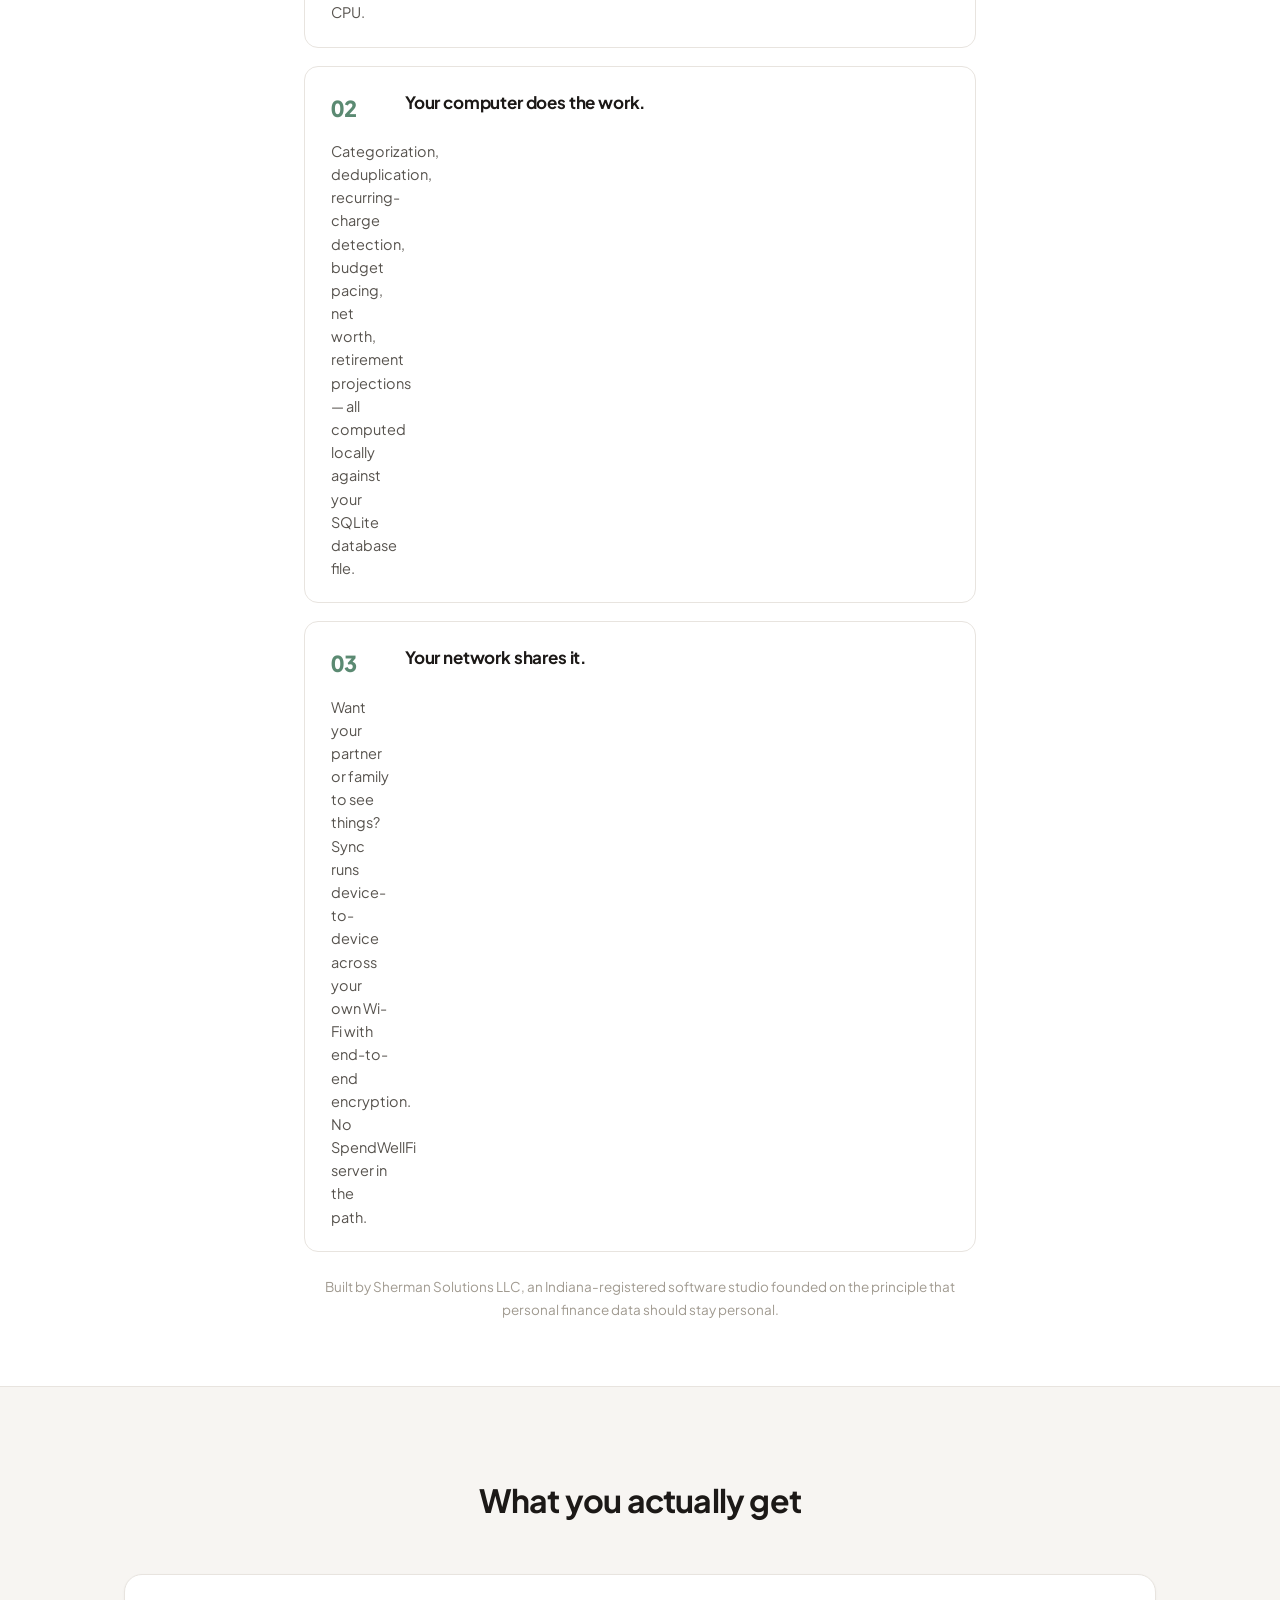
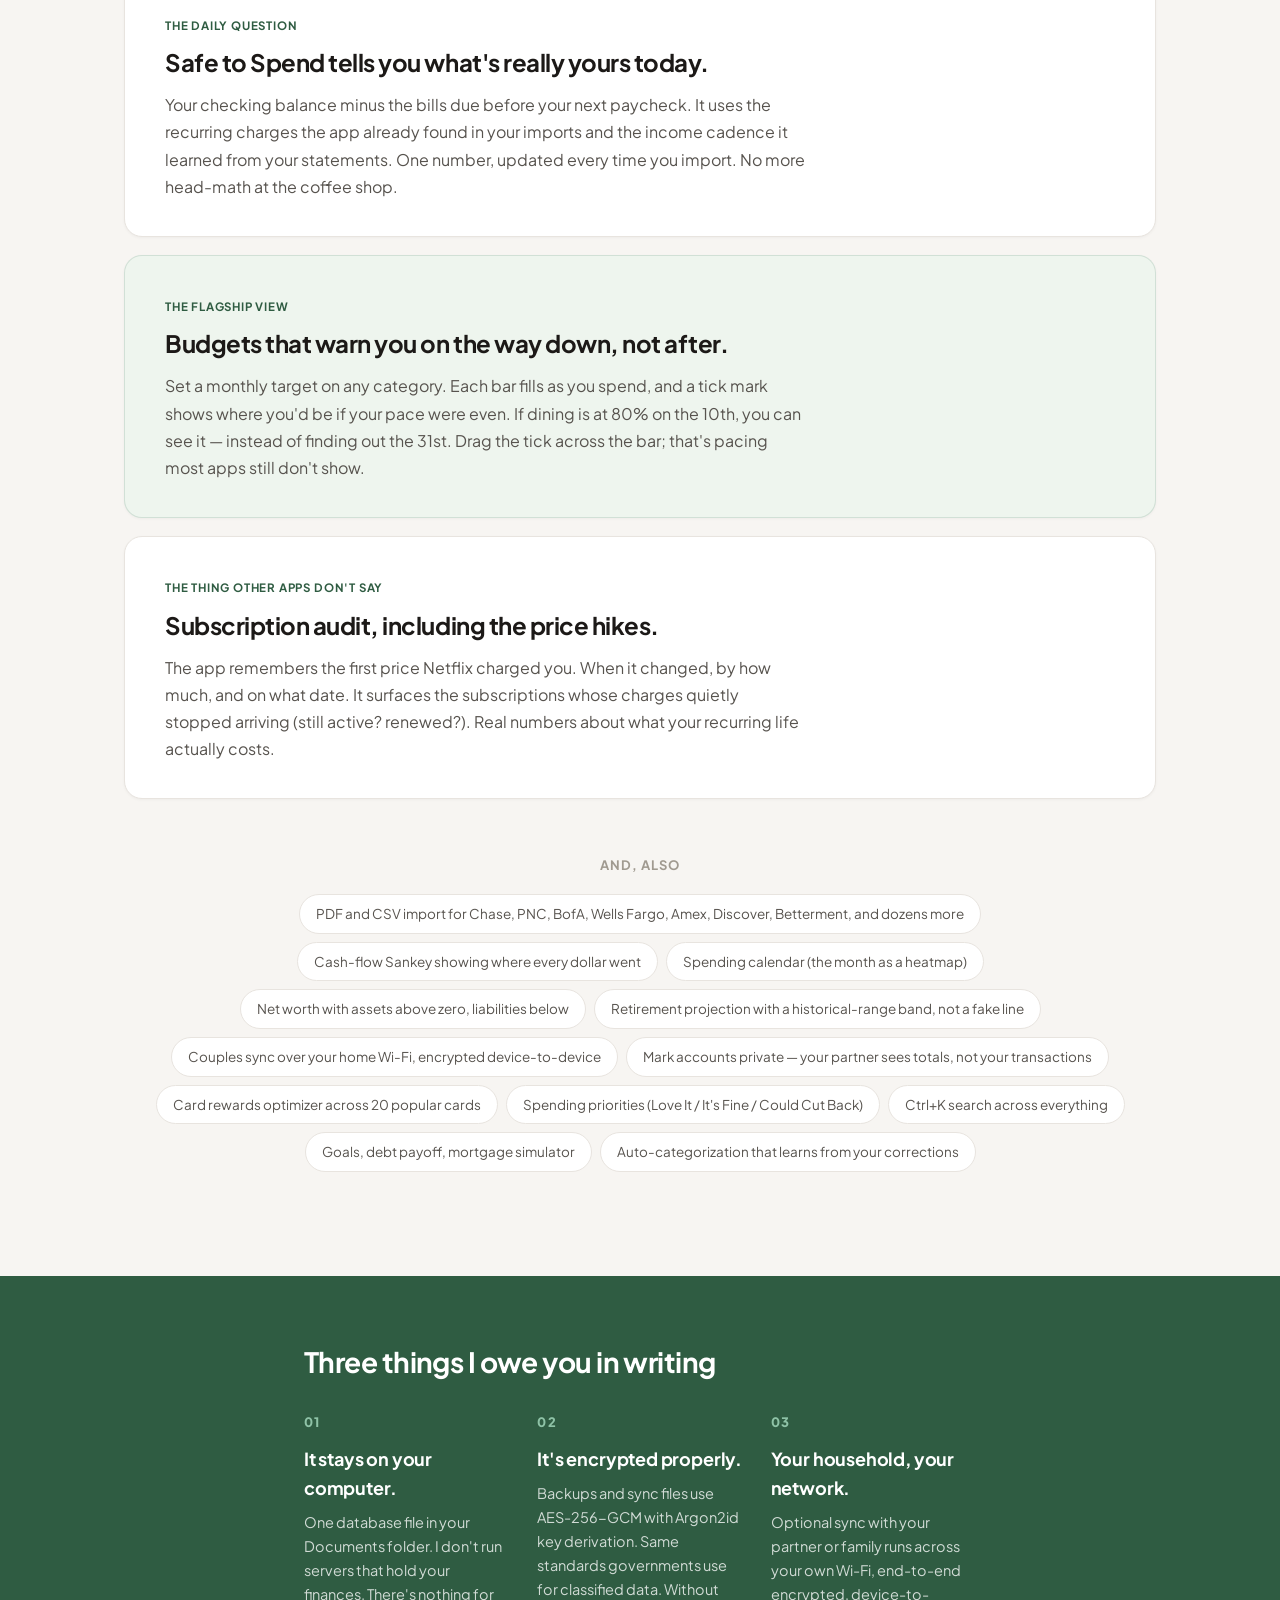
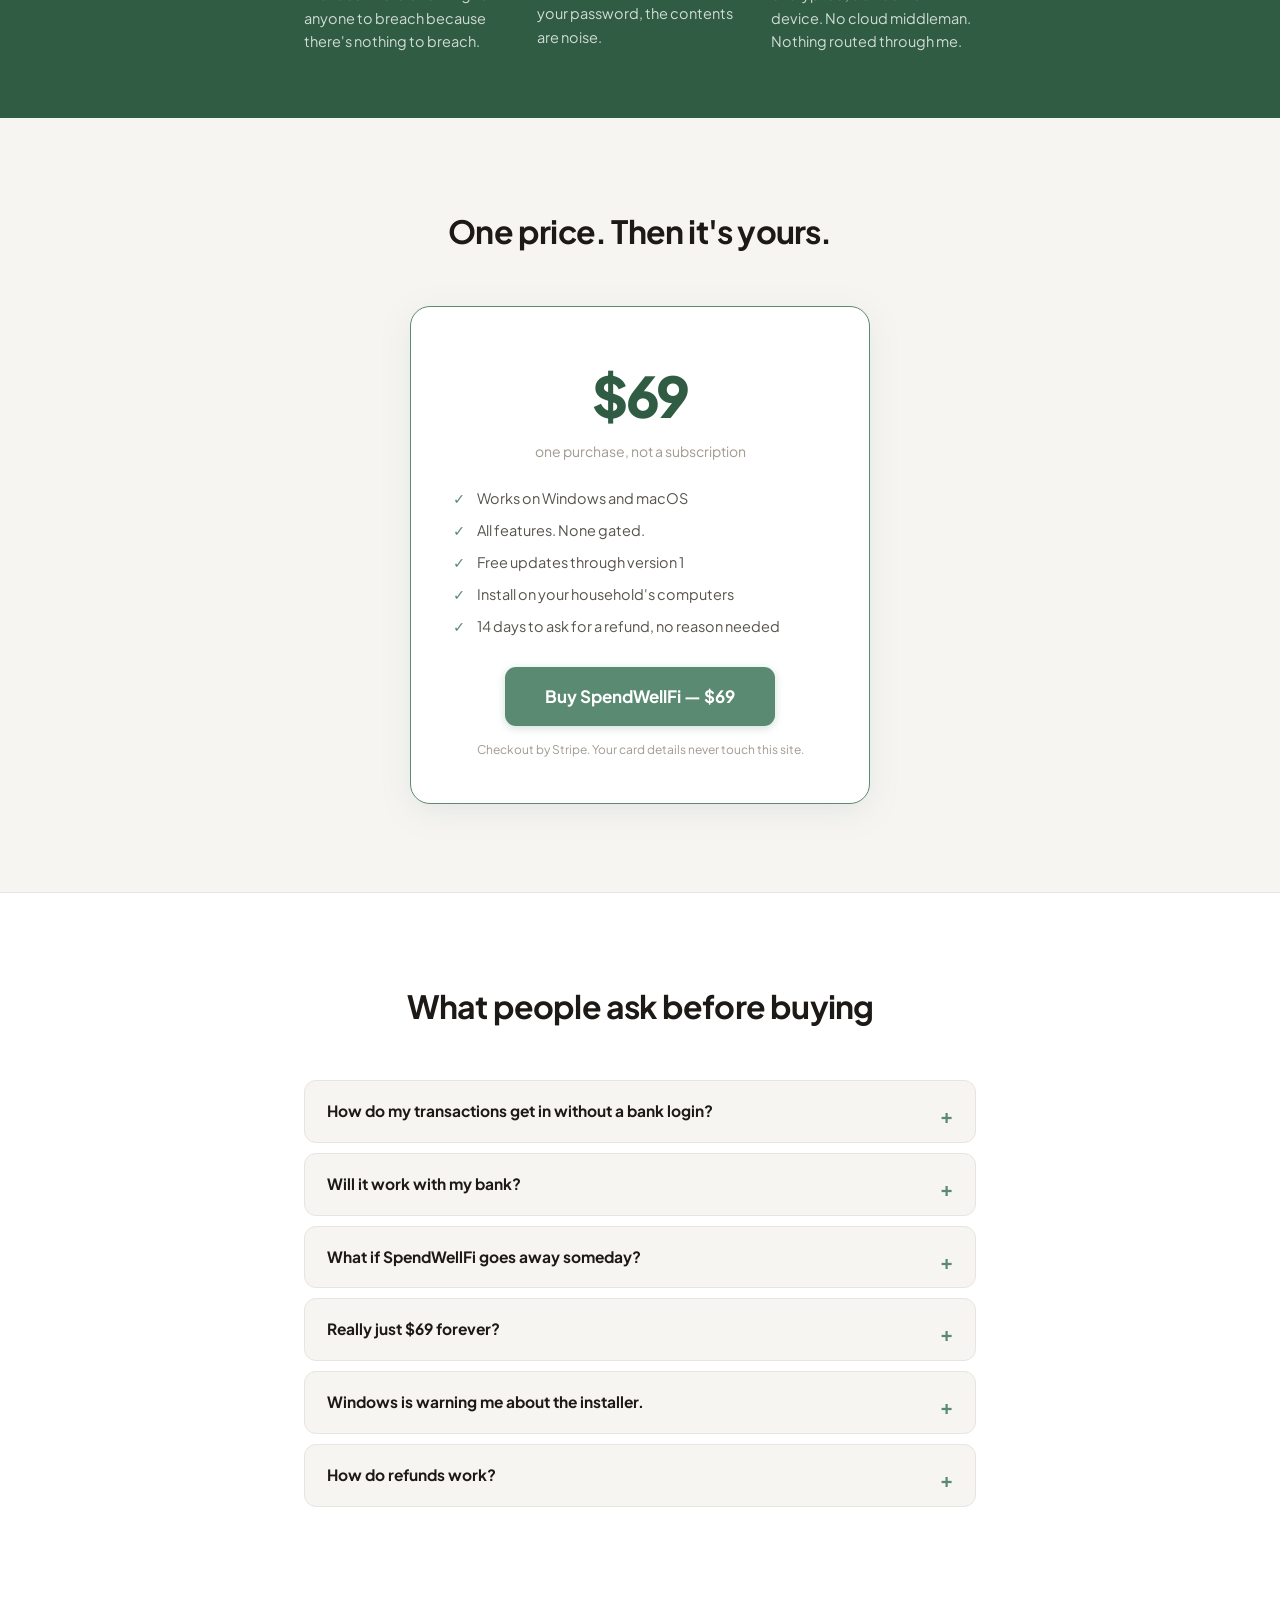
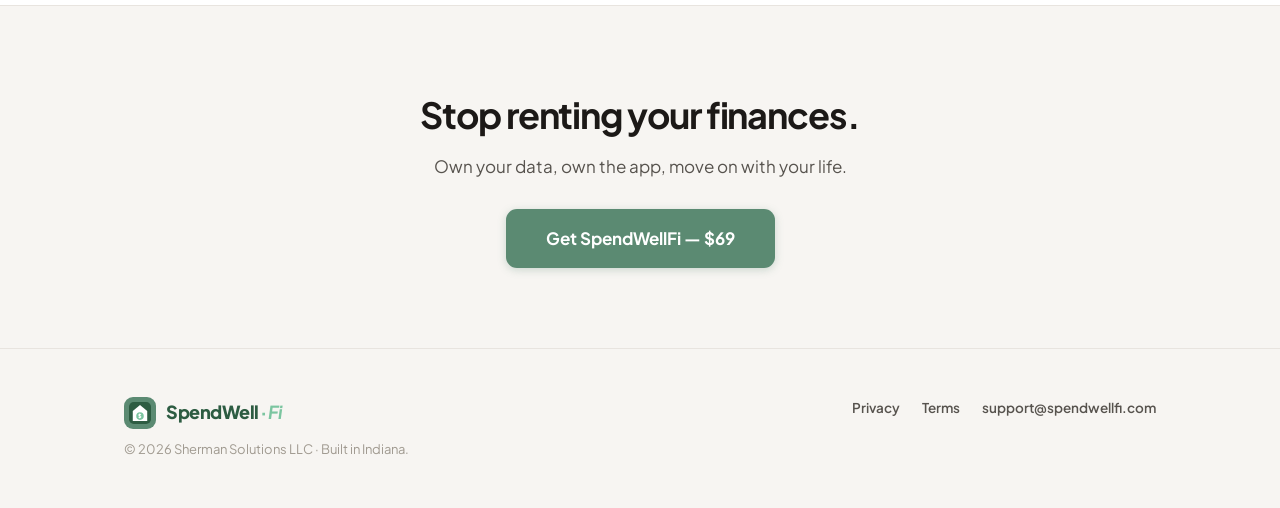
==== commit 8a2ebcac: "Logo: put a money sign in the vault so it doesn't read as smart-home app Concentric dial was a nice " ====
--- a/index.html
+++ b/index.html
@@ -22,9 +22,7 @@
             <rect width="64" height="64" rx="14" fill="#2D5C42" />
             <path fill="#ffffff" d="M 32 9 L 53 26 L 53 55 L 11 55 L 11 26 Z" />
             <circle cx="32" cy="41" r="11" fill="#7BC5A0" />
-            <circle cx="32" cy="41" r="5" fill="#ffffff" />
-            <circle cx="32" cy="41" r="1.6" fill="#2D5C42" />
-            <line x1="32" y1="41" x2="32" y2="37.5" stroke="#2D5C42" stroke-width="1.6" stroke-linecap="round" />
+            <text x="32" y="47" font-family="'Plus Jakarta Sans', system-ui, -apple-system, sans-serif" font-size="16" font-weight="800" text-anchor="middle" fill="#ffffff">$</text>
           </svg>
         </span>
         <span class="wordmark">SpendWell<span class="dot">·</span><span class="fi">Fi</span></span>
@@ -252,9 +250,7 @@
               <rect width="64" height="64" rx="14" fill="#2D5C42" />
               <path fill="#ffffff" d="M 32 9 L 53 26 L 53 55 L 11 55 L 11 26 Z" />
               <circle cx="32" cy="41" r="11" fill="#7BC5A0" />
-              <circle cx="32" cy="41" r="5" fill="#ffffff" />
-              <circle cx="32" cy="41" r="1.6" fill="#2D5C42" />
-              <line x1="32" y1="41" x2="32" y2="37.5" stroke="#2D5C42" stroke-width="1.6" stroke-linecap="round" />
+              <text x="32" y="47" font-family="'Plus Jakarta Sans', system-ui, -apple-system, sans-serif" font-size="16" font-weight="800" text-anchor="middle" fill="#ffffff">$</text>
             </svg>
           </span>
           <span class="wordmark">SpendWell<span class="dot">·</span><span class="fi">Fi</span></span>
--- a/styles.css
+++ b/styles.css
@@ -38,10 +38,11 @@
   border-bottom: 1px solid var(--border);
 }
 .nav-inner { display: flex; align-items: center; justify-content: space-between; height: 64px; }
-.brand { display: flex; align-items: center; gap: 10px; font-weight: 800; font-size: 18px; letter-spacing: -0.025em; color: var(--ink); text-decoration: none; }
-.brand .dot { color: var(--accent); margin: 0 1px; font-weight: 800; }
+.brand { display: flex; align-items: center; gap: 10px; font-weight: 800; font-size: 18px; letter-spacing: -0.025em; color: #2D5C42; text-decoration: none; }
+.brand .dot { color: #7BC5A0; margin: 0 1px; font-weight: 800; }
+.brand .wordmark .fi { color: #7BC5A0; font-weight: 700; font-style: italic; }
 .brand-mark { background: transparent; }
-.brand-mark svg { width: 30px; height: 30px; }
+.brand-mark svg { width: 34px; height: 34px; display: block; }
 .brand-mark {
   display: inline-flex; align-items: center; justify-content: center;
   width: 32px; height: 32px; border-radius: 9px;
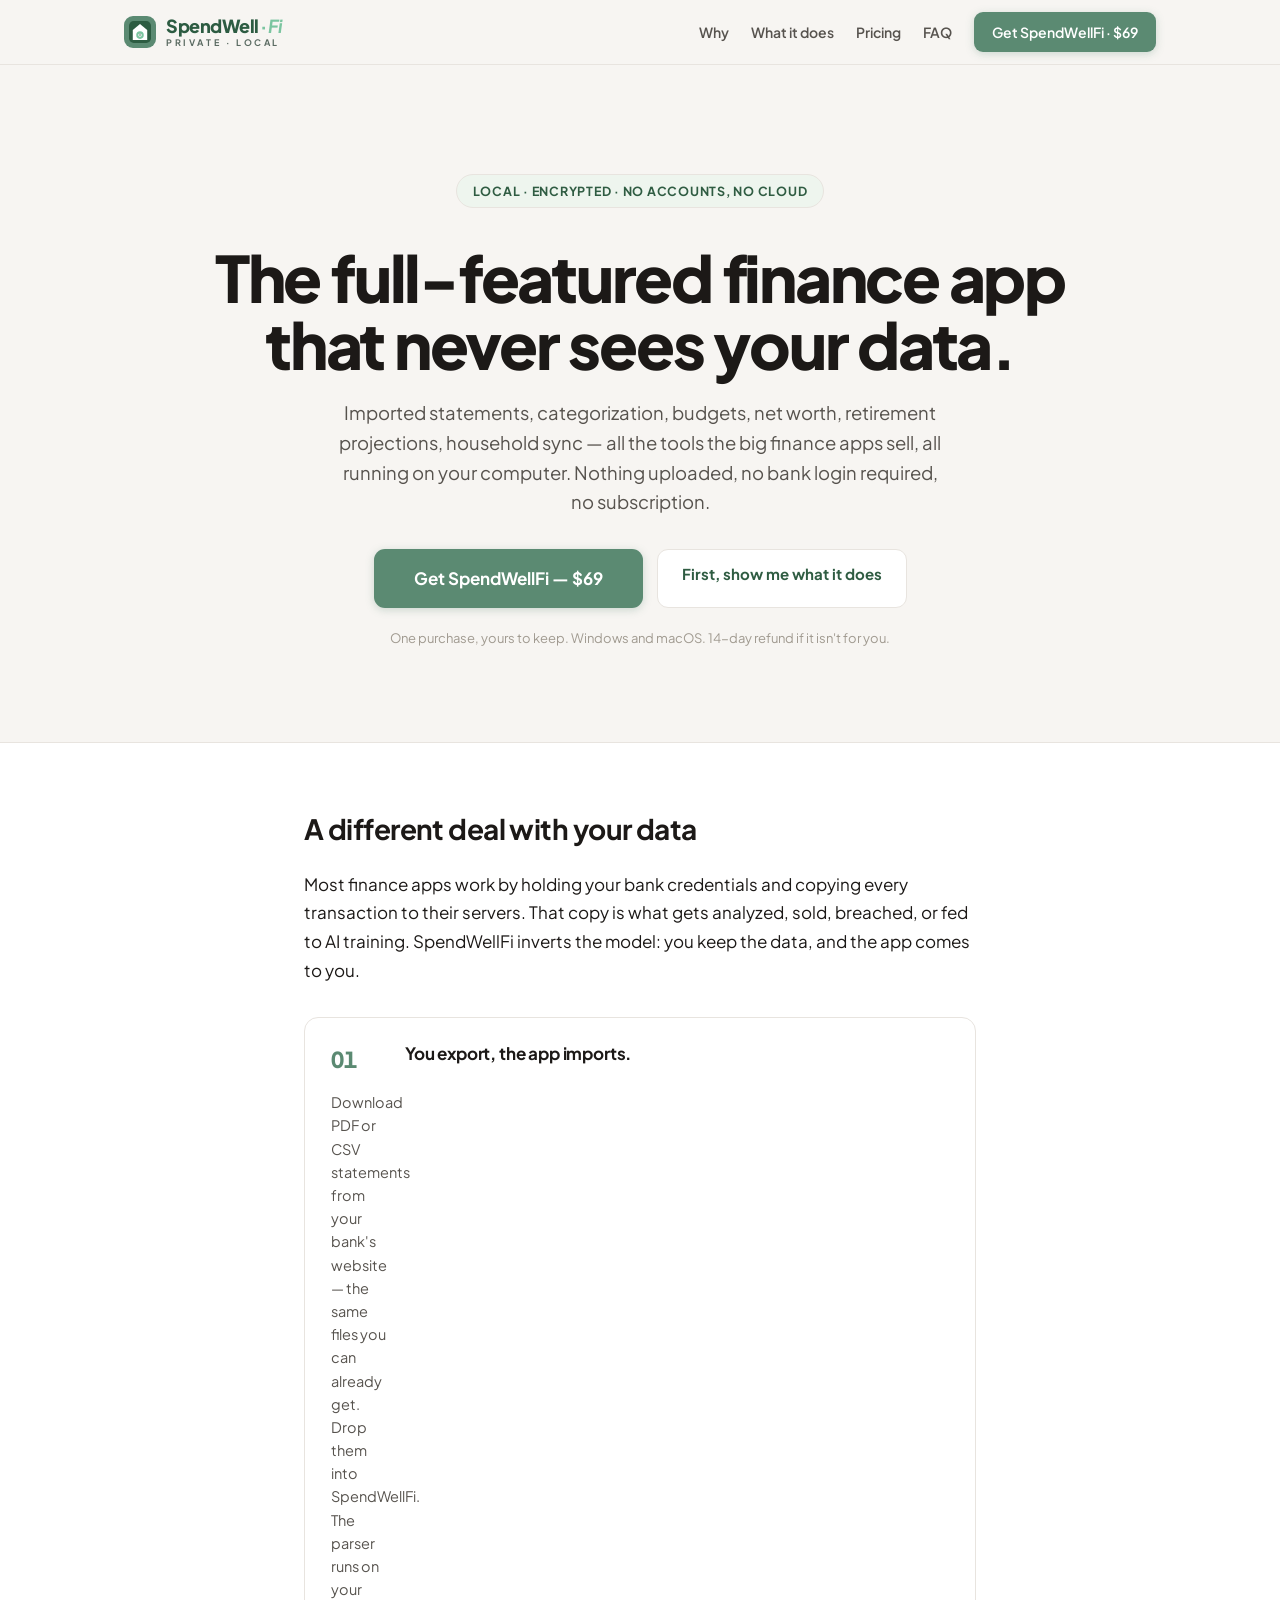
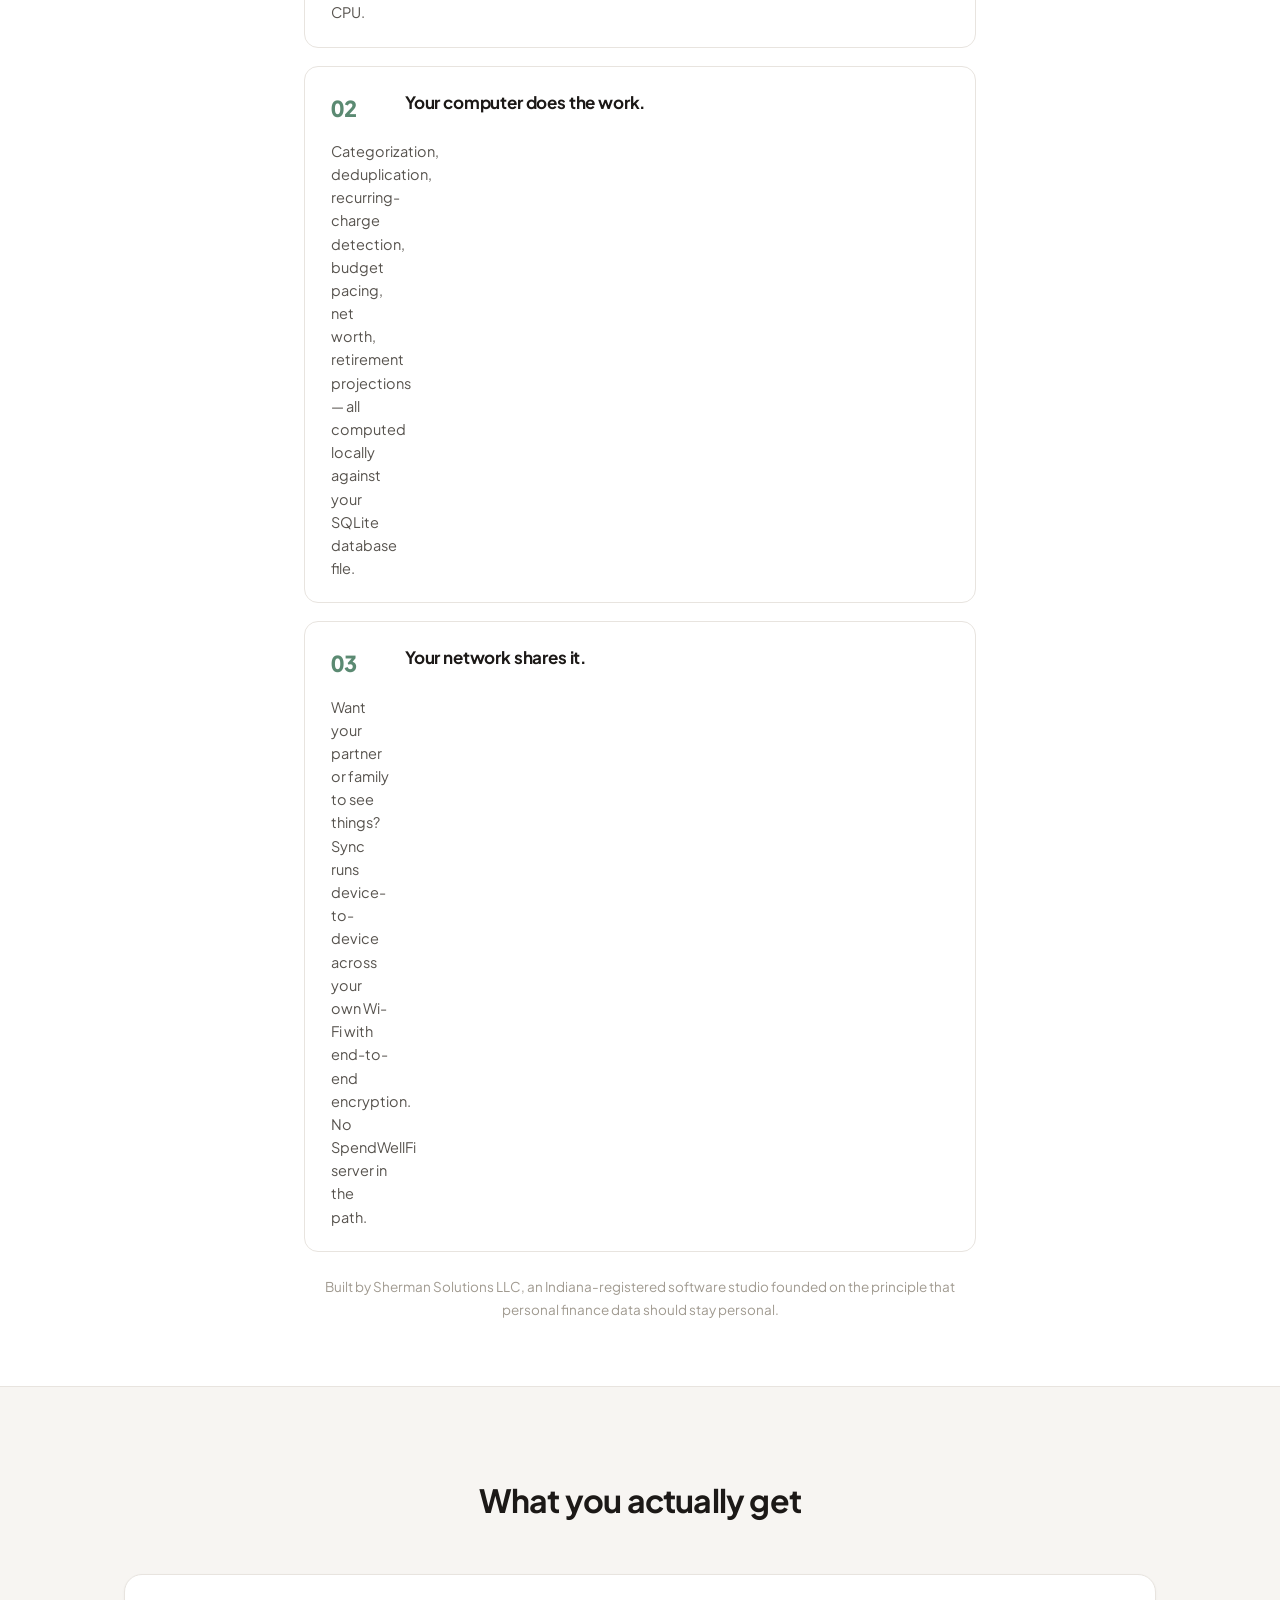
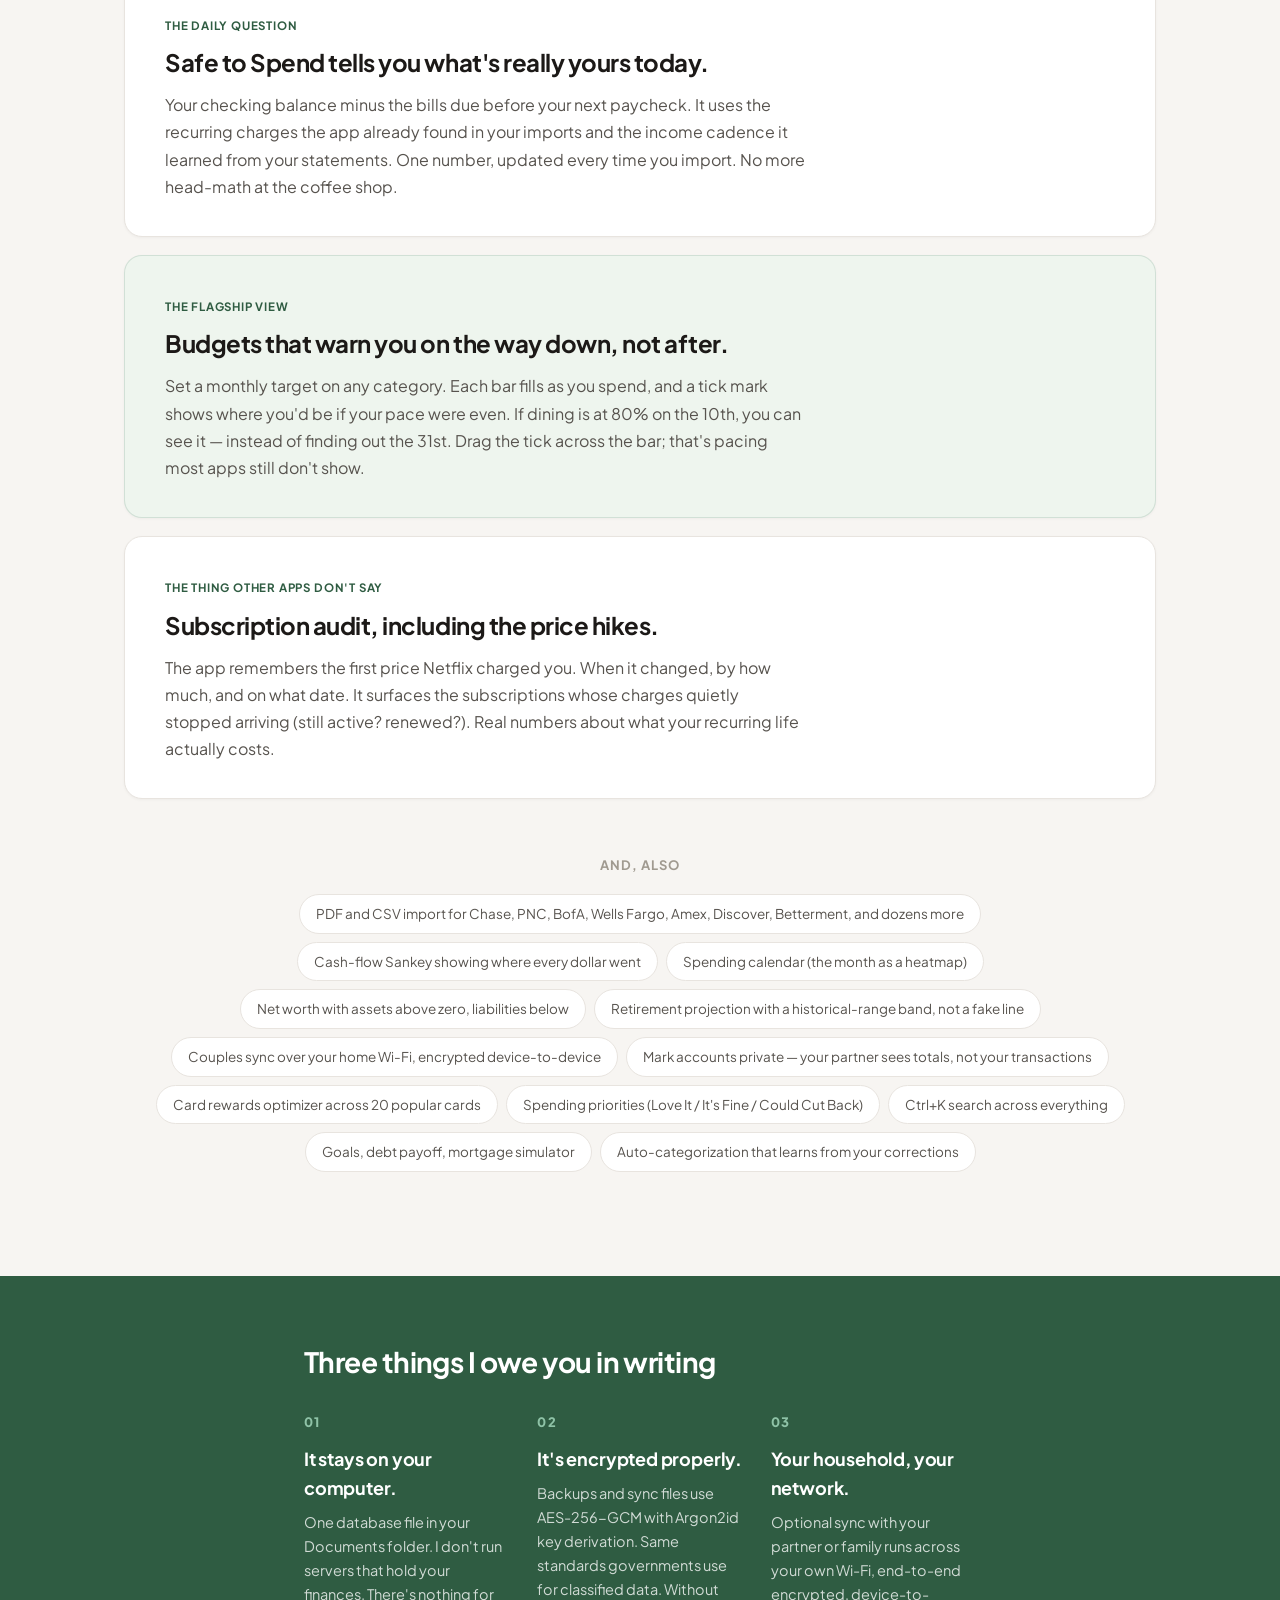
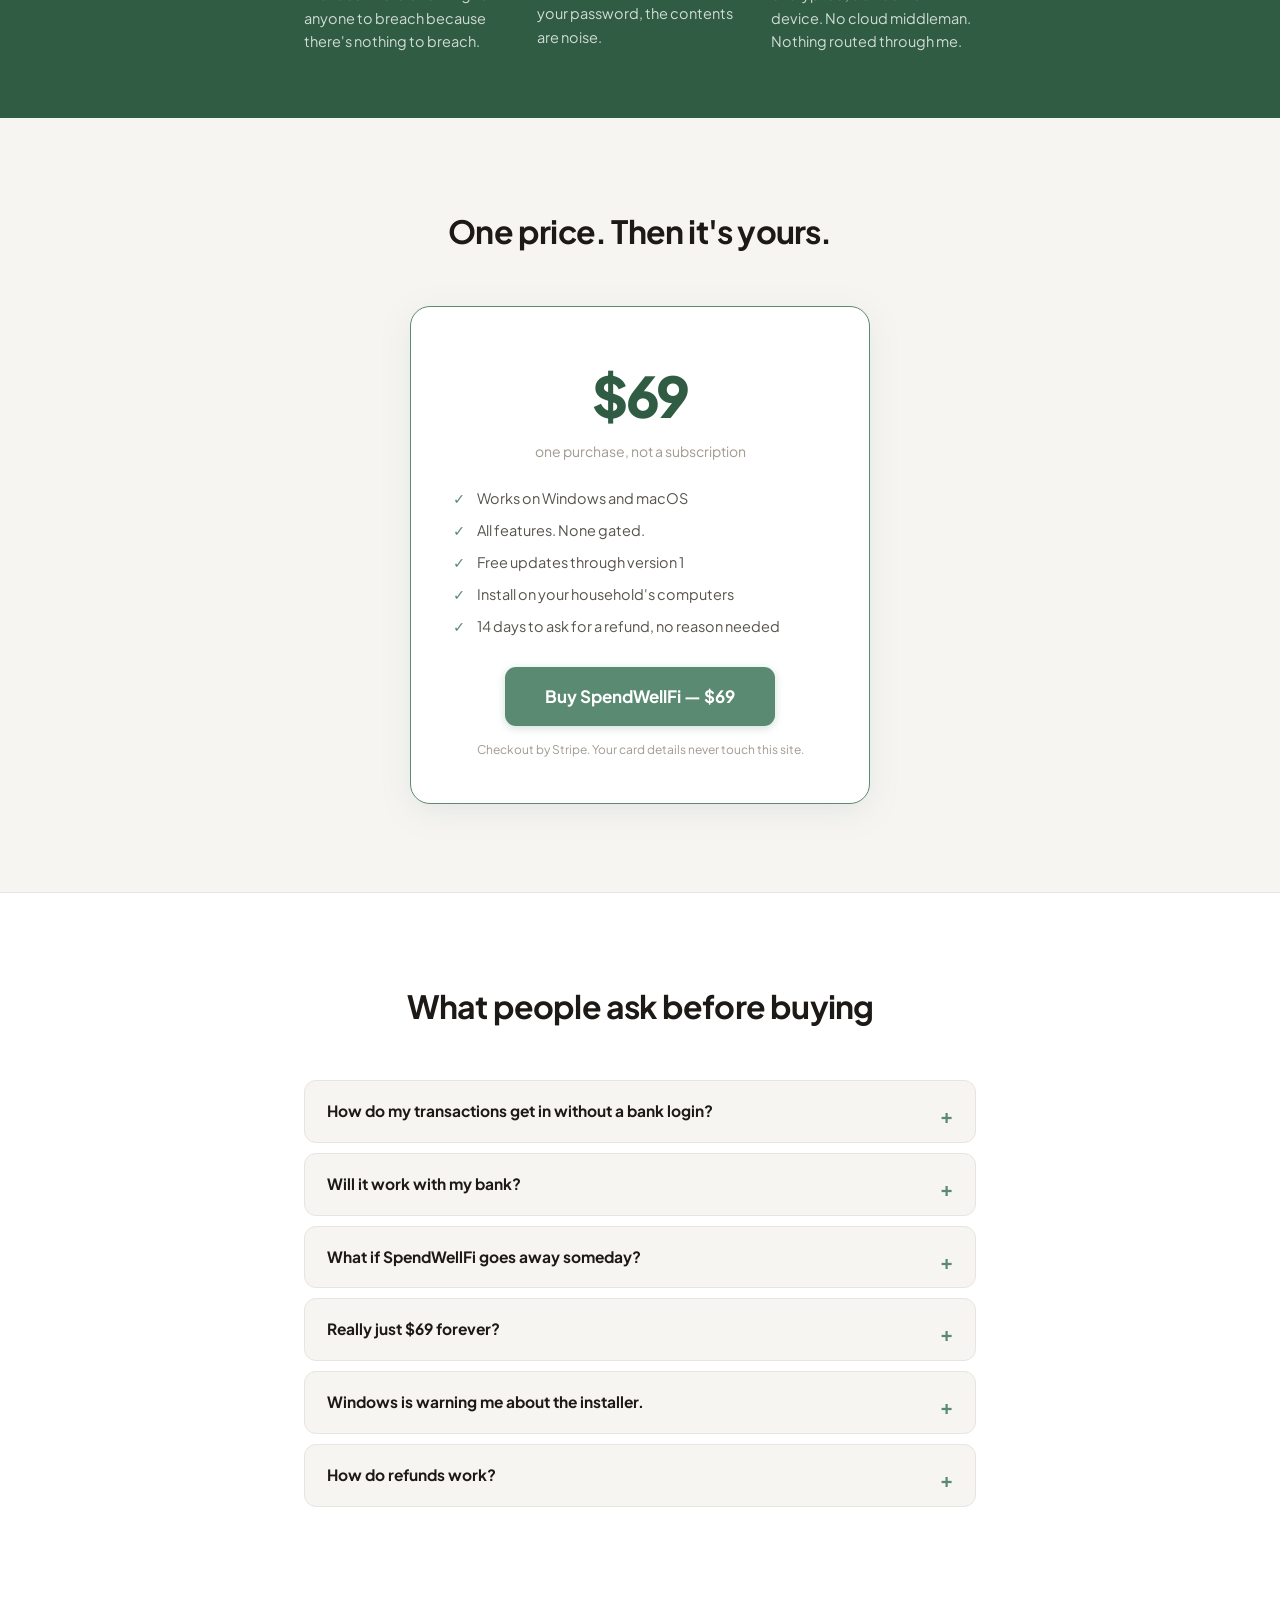
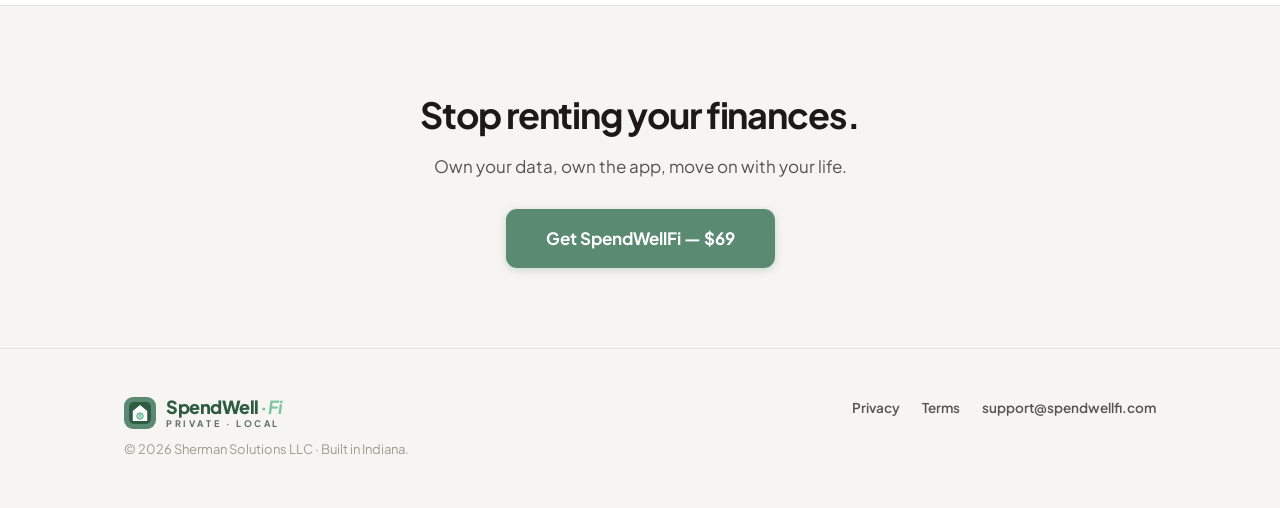
==== commit 2b8a2de4: "Logo: bring back vault dial, add PRIVATE LOCAL tagline under wordmark Mark's call - the dial-with-ti" ====
--- a/index.html
+++ b/index.html
@@ -22,10 +22,15 @@
             <rect width="64" height="64" rx="14" fill="#2D5C42" />
             <path fill="#ffffff" d="M 32 9 L 53 26 L 53 55 L 11 55 L 11 26 Z" />
             <circle cx="32" cy="41" r="11" fill="#7BC5A0" />
-            <text x="32" y="47" font-family="'Plus Jakarta Sans', system-ui, -apple-system, sans-serif" font-size="16" font-weight="800" text-anchor="middle" fill="#ffffff">$</text>
+            <circle cx="32" cy="41" r="5" fill="#ffffff" />
+            <circle cx="32" cy="41" r="1.6" fill="#2D5C42" />
+            <line x1="32" y1="41" x2="32" y2="37.5" stroke="#2D5C42" stroke-width="1.6" stroke-linecap="round" />
           </svg>
         </span>
-        <span class="wordmark">SpendWell<span class="dot">·</span><span class="fi">Fi</span></span>
+        <span class="wordmark-group">
+          <span class="wordmark">SpendWell<span class="dot">·</span><span class="fi">Fi</span></span>
+          <span class="tagline">PRIVATE · LOCAL</span>
+        </span>
       </a>
       <div class="nav-links">
         <a href="#why">Why</a>
@@ -250,10 +255,15 @@
               <rect width="64" height="64" rx="14" fill="#2D5C42" />
               <path fill="#ffffff" d="M 32 9 L 53 26 L 53 55 L 11 55 L 11 26 Z" />
               <circle cx="32" cy="41" r="11" fill="#7BC5A0" />
-              <text x="32" y="47" font-family="'Plus Jakarta Sans', system-ui, -apple-system, sans-serif" font-size="16" font-weight="800" text-anchor="middle" fill="#ffffff">$</text>
+              <circle cx="32" cy="41" r="5" fill="#ffffff" />
+              <circle cx="32" cy="41" r="1.6" fill="#2D5C42" />
+              <line x1="32" y1="41" x2="32" y2="37.5" stroke="#2D5C42" stroke-width="1.6" stroke-linecap="round" />
             </svg>
           </span>
+          <span class="wordmark-group">
           <span class="wordmark">SpendWell<span class="dot">·</span><span class="fi">Fi</span></span>
+          <span class="tagline">PRIVATE · LOCAL</span>
+        </span>
         </div>
         <p>© 2026 Sherman Solutions LLC · Built in Indiana.</p>
       </div>
--- a/styles.css
+++ b/styles.css
@@ -41,6 +41,9 @@
 .brand { display: flex; align-items: center; gap: 10px; font-weight: 800; font-size: 18px; letter-spacing: -0.025em; color: #2D5C42; text-decoration: none; }
 .brand .dot { color: #7BC5A0; margin: 0 1px; font-weight: 800; }
 .brand .wordmark .fi { color: #7BC5A0; font-weight: 700; font-style: italic; }
+.brand .wordmark-group { display: inline-flex; flex-direction: column; line-height: 1.05; }
+.brand .wordmark { display: block; }
+.brand .tagline { font-size: 9px; font-weight: 700; letter-spacing: 2.6px; color: #5B6B62; margin-top: 2px; }
 .brand-mark { background: transparent; }
 .brand-mark svg { width: 34px; height: 34px; display: block; }
 .brand-mark {
